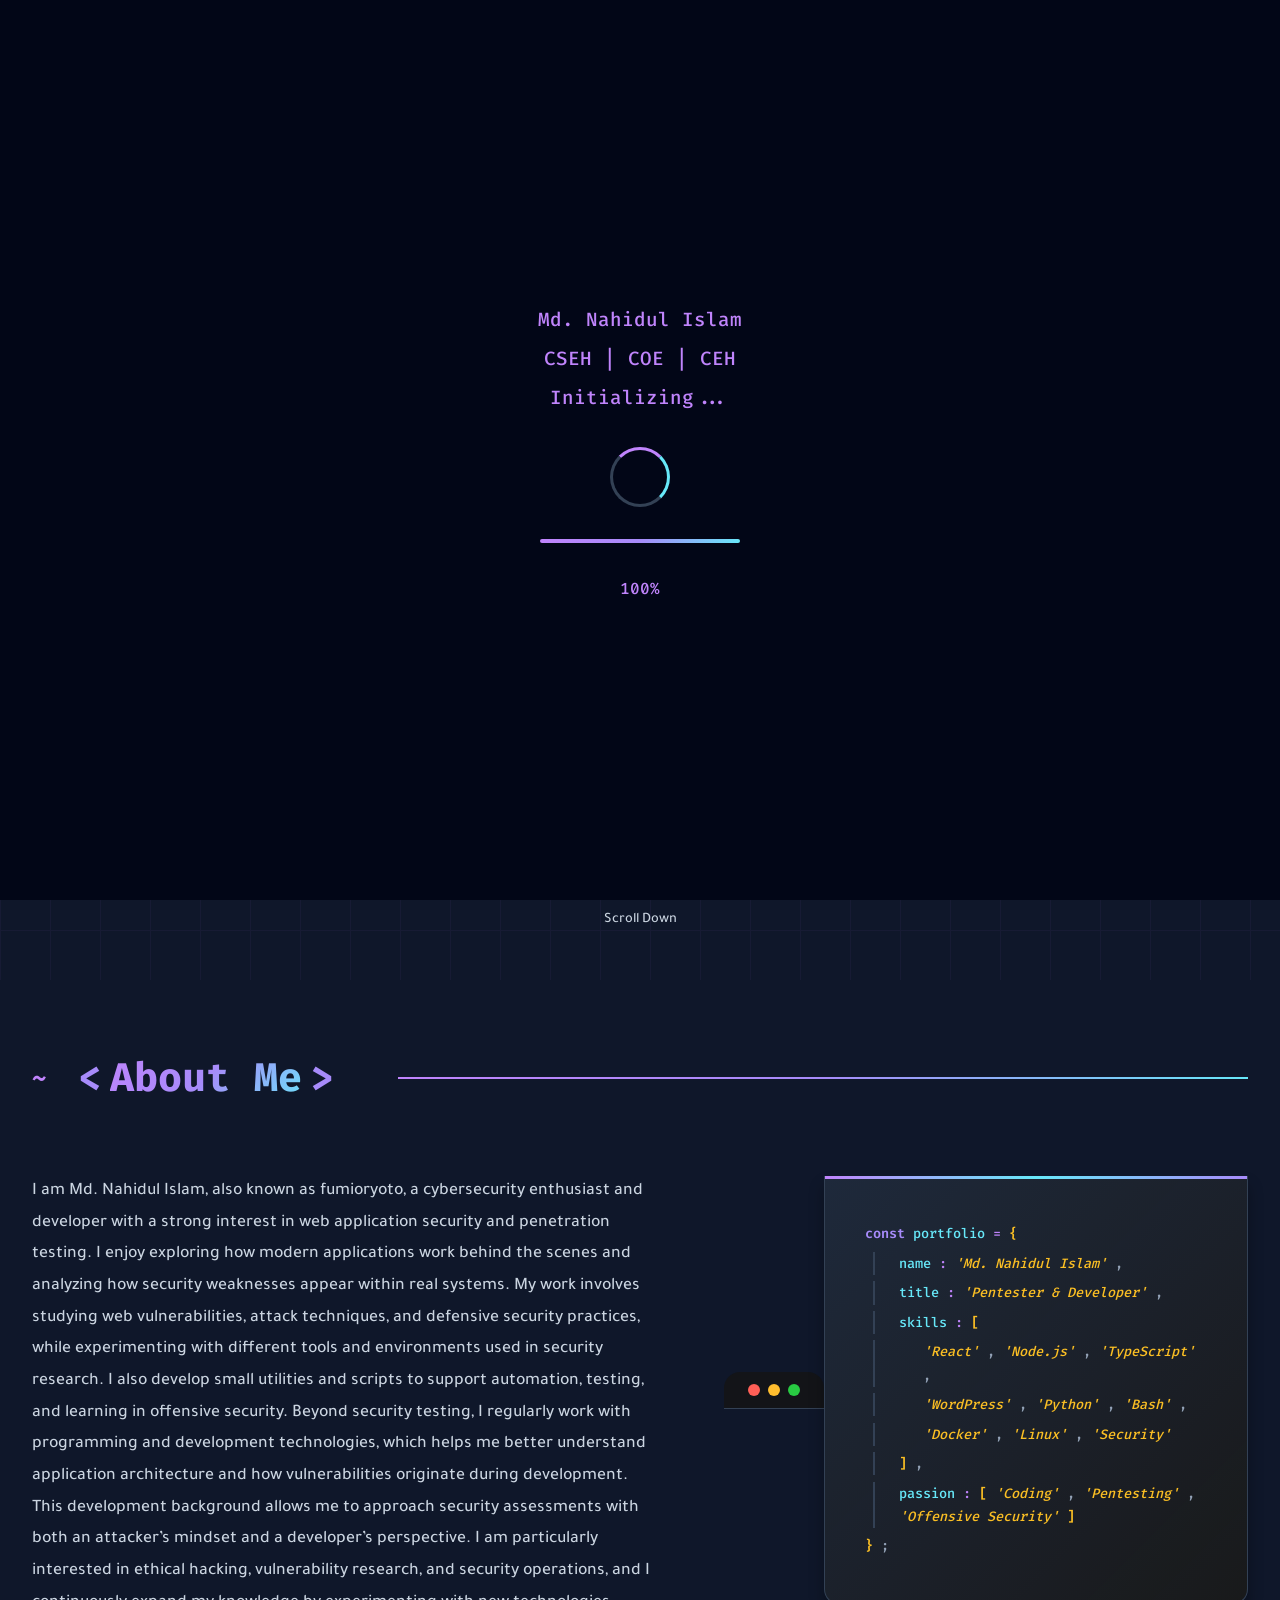
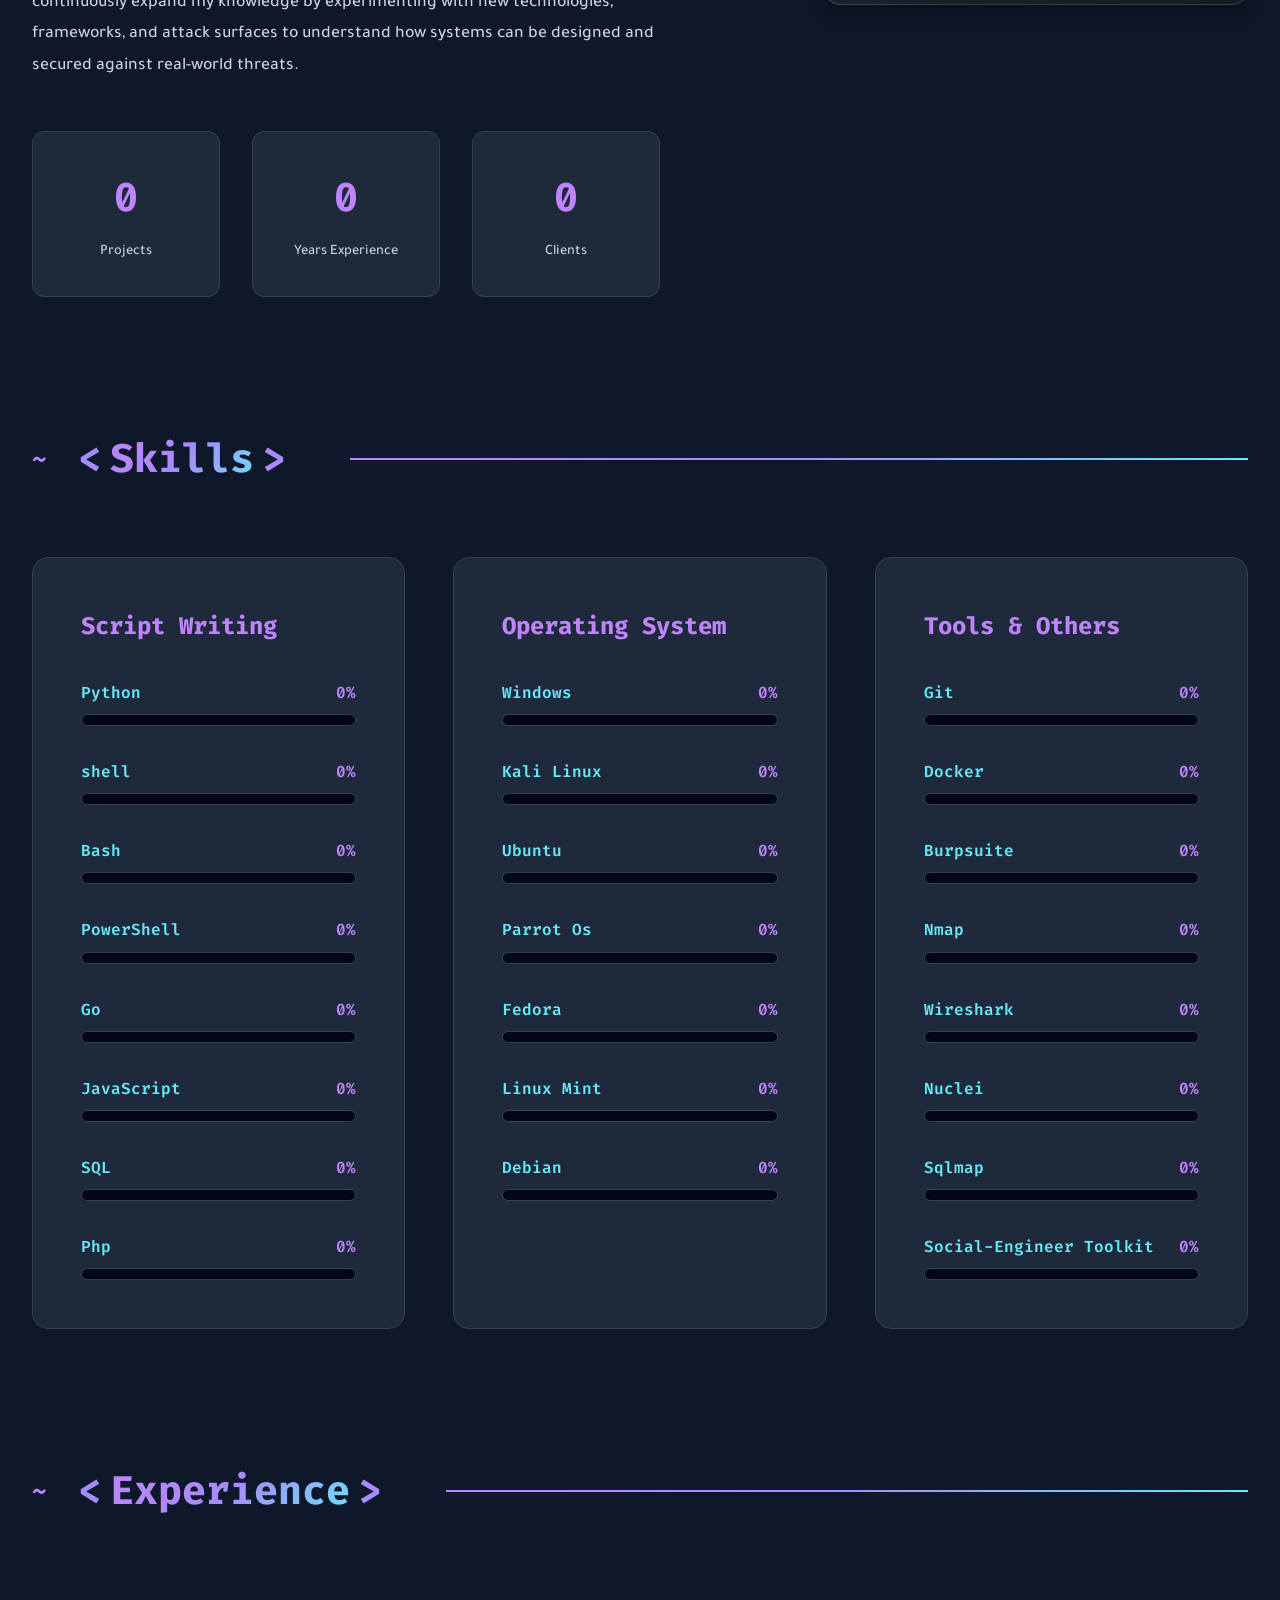
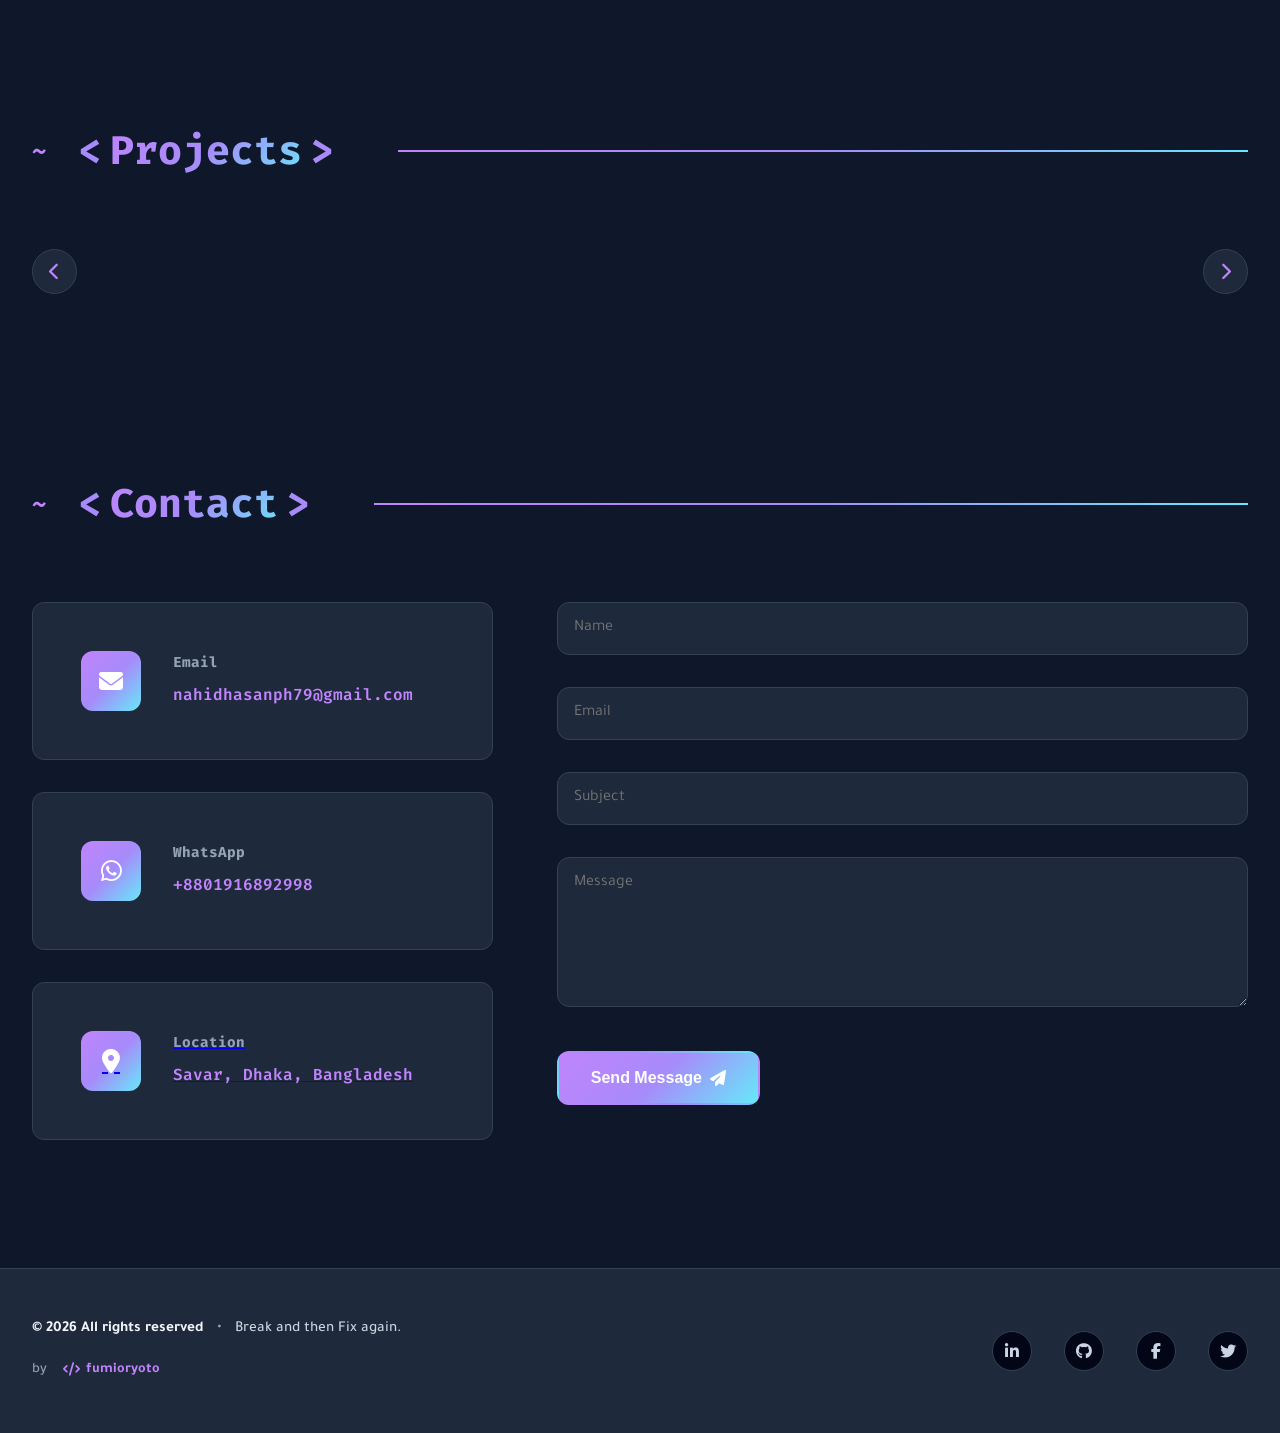
==== index.html @ de715f6e "Overwrite remote with current local state" ====
<!DOCTYPE html>
<html lang="en" dir="ltr">
<head>
    <meta charset="UTF-8">
    <meta name="viewport" content="width=device-width, initial-scale=1.0, maximum-scale=5.0, user-scalable=yes">
    <meta http-equiv="X-UA-Compatible" content="IE=edge">
    <meta name="description" content="Md. Nahidul Islam - Cybersecurity portfolio, pentesting and bug bounty hunting with an interactive work dashboard.">
    <meta property="og:title" content="Md. Nahidul Islam | Cybersecurity Portfolio">
    <meta property="og:description" content="Freelance penetration tester and bug bounty hunter. Explore skills, experience, and published work updates.">
    <meta property="og:type" content="website">
    <meta property="og:url" content="https://fumioryoto.github.io/">
    <meta property="og:image" content="image.png">
    <title>Portfolio - Md Nahidul Islam</title>
    <link rel="stylesheet" href="style.css">
    <link rel="stylesheet" href="https://cdnjs.cloudflare.com/ajax/libs/font-awesome/6.4.0/css/all.min.css">
    <link rel="preconnect" href="https://fonts.googleapis.com">
    <link rel="preconnect" href="https://fonts.gstatic.com" crossorigin>
    <link href="https://fonts.googleapis.com/css2?family=Tajawal:wght@300;400;500;700;800;900&family=Fira+Code:wght@300;400;500;600;700&display=swap" rel="stylesheet">
</head>
<body class="body-main" data-theme="dark" data-lang="en" data-dir="ltr">
    
    <!-- Loading Screen -->
    <div class="loader-screen" id="loader">
        <div class="loader-content">
            <div class="loader-code-text">
                <div class="code-line" data-line="1"> Md. Nahidul Islam </div>
                <div class="code-line" data-line="2"> CSEH | COE | CEH</div>
                <div class="code-line" data-line="3"> Initializing...</div>
            </div>
            <div class="loader-spinner-wrapper">
                <div class="loader-spinner"></div>
            </div>
            <div class="loader-progress-wrapper">
                <div class="loader-progress-bar"></div>
            </div>
            <div class="loader-percentage" id="loaderPercent">0%</div>
        </div>
    </div>

    <!-- Navigation Header -->
    <header class="main-header" id="header">
        <nav class="nav-container">
            <div class="nav-brand">
                <div class="brand-logo">
                    <span class="logo-bracket">&lt;</span>
                    <span class="logo-text">Dev</span>
                    <span class="logo-bracket">Sec&gt;</span>
                </div>
            </div>
            
            <div class="nav-menu" id="navMenu">
                <a href="#home" class="nav-link active" data-section="home">
                    <i class="fas fa-home"></i>
                    <span class="nav-text" data-text-en="Home" >Home</span>
                </a>
                <a href="#about" class="nav-link" data-section="about">
                    <i class="fas fa-user"></i>
                    <span class="nav-text" data-text-en="About" >About</span>
                </a>
                <a href="#skills" class="nav-link" data-section="skills">
                    <i class="fas fa-code"></i>
                    <span class="nav-text" data-text-en="Skills" >Skills</span>
                </a>
                <a href="#experience" class="nav-link" data-section="experience">
                    <i class="fas fa-briefcase"></i>
                    <span class="nav-text" data-text-en="Experience" >Experience</span>
                </a>
                <a href="#projects" class="nav-link" data-section="projects">
                    <i class="fas fa-rocket"></i>
                    <span class="nav-text" data-text-en="Projects" >Projects</span>
                </a>
                <a href="#dashboard" class="nav-link" id="dashboardNavLink" data-section="dashboard" style="display: none;">
                    <i class="fas fa-tachometer-alt"></i>
                    <span class="nav-text" data-text-en="Dashboard" >Dashboard</span>
                </a>
                <a href="#contact" class="nav-link" data-section="contact">
                    <i class="fas fa-envelope"></i>
                    <span class="nav-text" data-text-en="Contact" >Contact</span>
                </a>
            </div>
            
            <div class="nav-controls">

                <button class="theme-toggle" id="themeToggle" title="Toggle Theme">
                    <i class="fas fa-moon"></i>
                </button>
                <button class="menu-toggle" id="menuToggle" title="Toggle Menu">
                    <span></span>
                    <span></span>
                    <span></span>
                </button>
            </div>
        </nav>
    </header>

    <!-- Main Content -->
<main class="main-content">
    <!-- ...existing code... -->
        
        <!-- Hero Section -->
        <section id="home" class="hero-section">
            <div class="hero-background">
                <div class="code-grid-bg"></div>
                <div class="floating-particles" id="particles"></div>
            </div>
            
            <div class="hero-container">
                <div class="hero-content">
                    <div class="hero-greeting">
                        <span class="greeting-text" data-text-en="Hello, I'm">Hello, I'm</span>
                        <span class="greeting-cursor">|</span>
                    </div>
                    
                    <h1 class="hero-name" id="heroName">
                        <span class="name-prefix">Md. </span>
                        <span class="name-operator">Nahidul</span>
                        <span class="name-value">Islam</span>
                    
                    </h1>
                    
                    <div class="hero-title">
                        <span class="title-prefix">A Cybersecurity Expert,</span>
                        <span class="title-text" data-text-en="Self-taught Developer & Certified Penetration Tester" >Self-taught Developer & Certified Penetration Tester</span>
                    </div>
                    
                    <p class="hero-description" data-text-en="Specialized in offensive security, penetration testing, and red team operations. Helping organizations identify and eliminate security vulnerabilities before attackers do.">
                        Specialized in offensive security, penetration testing, and red team operations. Helping organizations identify and eliminate security vulnerabilities before attackers do.
                    </p>
                    
                    <div class="hero-buttons">
                        <a href="#contact" class="btn btn-primary">
                            <span data-text-en="Get In Touch" >Get In Touch</span>
                            <i class="fas fa-arrow-right"></i>
                        </a>
                        <a href="#dashboard" class="btn btn-secondary" id="workDashboardBtn" style="display: none;">
                            <span data-text-en="Work Dashboard" >Work Dashboard</span>
                            <i class="fas fa-tachometer-alt"></i>
                        </a>
                    </div>
                    
                    <div class="hero-social">
                        <a href="https://github.com/fumioryoto" target="_blank" class="social-icon" title="GitHub">
                            <i class="fab fa-github"></i>
                        </a>
                        <a href="https://www.linkedin.com/in/md-nahidul-islam-72263a384/" target="_blank" class="social-icon" title="LinkedIn">
                            <i class="fab fa-linkedin-in"></i>
                        </a>
                        <a href="https://x.com/fumioryoto" target="_blank" class="social-icon" title="Twitter">
                            <i class="fab fa-twitter"></i>
                        </a>
                        <a href="https://www.facebook.com/fumioryoto" target="_blank" class="social-icon" title="Facebook">
                            <i class="fab fa-facebook-f"></i>
                        </a>
                        <a href="https://mail.google.com/mail/?view=cm&fs=1&to=nahidhasanph79@gmail.com" class="social-icon" title="Email" target="_blank">
                            <i class="fa-solid fa-envelope"></i>
                        </a>

                    </div>
                </div>
                
                <div class="hero-image-wrapper">
                    <div class="hero-image-container">
                        <div class="profile-image-glow"></div>
                        <div class="profile-image-frame">
                            <div class="profile-image" id="profileImage">
                                <img src="image.png" alt="Profile Image" class="profile-img">
                            </div>
                        </div>
                        <div class="floating-badge badge-1">
                            <i class="fas fa-skull"></i>
                            <div class="badge-content">
                                <span class="badge-title">Red Teaming</span>
                                <span class="badge-libs">Adversary Simulation, Evasion, Exploitation</span>
                            </div>
                        </div>
                        <div class="floating-badge badge-2">
                            <i class="fab fa-microsoft"></i>
                            <div class="badge-content">
                                <span class="badge-title">Azure</span>
                                <span class="badge-libs">Ai, Web, DevOps</span>
                            </div>
                        </div>
                        <div class="floating-badge badge-3">
                            <i class="fas fa-shield-halved"></i>
                            <div class="badge-content">
                                <span class="badge-title">Penetration Tester</span>
                                <span class="badge-libs">Web, Network, API, Red Team</span>
                            </div>
                        </div>
                    </div>
                </div>
            </div>
            
            <div class="scroll-indicator">
                <div class="scroll-mouse">
                    <div class="scroll-wheel"></div>
                </div>
                <span class="scroll-text" data-text-en="Scroll Down">Scroll Down</span>
            </div>
        </section>

        <!-- About Section -->
        <section id="about" class="section about-section">
            <div class="section-container">
                <div class="section-header">
                    <span class="section-number">~</span>
                    <h2 class="section-title">
                        <span class="title-bracket">&lt;</span>
                        <span class="title-text" data-text-en="About Me">About Me</span>
                        <span class="title-bracket">&gt;</span>
                    </h2>
                    <div class="section-line"></div>
                </div>
                
                <div class="about-content">
                    <div class="about-text-wrapper">
                        <div class="about-intro">
                            <p class="about-text" data-text-en="I am Md. Nahidul Islam, also known as fumioryoto, a cybersecurity enthusiast and developer with a strong interest in web application security and penetration testing. I enjoy exploring how modern applications work behind the scenes and analyzing how security weaknesses appear within real systems.

My work involves studying web vulnerabilities, attack techniques, and defensive security practices, while experimenting with different tools and environments used in security research. I also develop small utilities and scripts to support automation, testing, and learning in offensive security.

Beyond security testing, I regularly work with programming and development technologies, which helps me better understand application architecture and how vulnerabilities originate during development. This development background allows me to approach security assessments with both an attacker’s mindset and a developer’s perspective.

I am particularly interested in ethical hacking, vulnerability research, and security operations, and I continuously expand my knowledge by experimenting with new technologies, frameworks, and attack surfaces to understand how systems can be designed and secured against real-world threats." >
I am Md. Nahidul Islam, also known as fumioryoto, a cybersecurity enthusiast and developer with a strong interest in web application security and penetration testing. I enjoy exploring how modern applications work behind the scenes and analyzing how security weaknesses appear within real systems.

My work involves studying web vulnerabilities, attack techniques, and defensive security practices, while experimenting with different tools and environments used in security research. I also develop small utilities and scripts to support automation, testing, and learning in offensive security.

Beyond security testing, I regularly work with programming and development technologies, which helps me better understand application architecture and how vulnerabilities originate during development. This development background allows me to approach security assessments with both an attacker’s mindset and a developer’s perspective.

I am particularly interested in ethical hacking, vulnerability research, and security operations, and I continuously expand my knowledge by experimenting with new technologies, frameworks, and attack surfaces to understand how systems can be designed and secured against real-world threats.
                            </p>
                        </div>
                        
                        <div class="about-stats">
                            <div class="stat-item">
                                <div class="stat-number" data-count="45+">0</div>
                                <div class="stat-label" data-text-en="Projects" >Projects</div>
                            </div>
                            <div class="stat-item">
                                <div class="stat-number" data-count="3">0</div>
                                <div class="stat-label" data-text-en="Years Experience" >Years Experience</div>
                            </div>
                            <div class="stat-item">
                                <div class="stat-number" data-count="17">0</div>
                                <div class="stat-label" data-text-en="Clients" > Clients</div>
                            </div>
                        </div>
                    </div>
                    
                    <div class="about-image-wrapper">
                        <div class="about-image-container">
                            <div class="code-block-header">
                                <div class="code-window-controls">
                                    <span class="window-control red"></span>
                                    <span class="window-control yellow"></span>
                                    <span class="window-control green"></span>
                                </div>
                            </div>
                            <div class="code-block">
                                <div class="code-line">
                                    <span class="code-keyword">const</span>
                                    <span class="code-variable">portfolio</span>
                                    <span class="code-operator">=</span>
                                    <span class="code-brace">{</span>
                                </div>
                                <div class="code-line indent">
                                    <span class="code-property">name</span>
                                    <span class="code-operator">:</span>
                                    <span class="code-string">'Md. Nahidul Islam'</span>
                                    <span class="code-comma">,</span>
                                </div>
                                <div class="code-line indent">
                                    <span class="code-property">title</span>
                                    <span class="code-operator">:</span>
                                    <span class="code-string">'Pentester & Developer'</span>
                                    <span class="code-comma">,</span>
                                </div>
                                <div class="code-line indent">
                                    <span class="code-property">skills</span>
                                    <span class="code-operator">:</span>
                                    <span class="code-bracket">[</span>
                                </div>
                                <div class="code-line indent-2">
                                    <span class="code-string">'React'</span>
                                    <span class="code-comma">,</span>
                                    <span class="code-string">'Node.js'</span>
                                    <span class="code-comma">,</span>
                                    <span class="code-string">'TypeScript'</span>
                                    <span class="code-comma">,</span>
                                </div>
                                <div class="code-line indent-2">
                                    <span class="code-string">'WordPress'</span>
                                    <span class="code-comma">,</span>
                                    <span class="code-string">'Python'</span>
                                    <span class="code-comma">,</span>
                                    <span class="code-string">'Bash'</span>
                                    <span class="code-comma">,</span>
                                </div>
                                <div class="code-line indent-2">
                                    <span class="code-string">'Docker'</span>
                                    <span class="code-comma">,</span>
                                    <span class="code-string">'Linux'</span>
                                    <span class="code-comma">,</span>
                                    <span class="code-string">'Security'</span>
                                </div>
                                <div class="code-line indent">
                                    <span class="code-bracket">]</span>
                                    <span class="code-comma">,</span>
                                </div>
                                <div class="code-line indent">
                                    <span class="code-property">passion</span>
                                    <span class="code-operator">:</span>
                                    <span class="code-bracket">[</span>
                                    <span class="code-string">'Coding'</span>
                                    <span class="code-comma">,</span>
                                    <span class="code-string">'Pentesting'</span>
                                    <span class="code-comma">,</span>
                                    <span class="code-string">'Offensive Security'</span>
                                    <span class="code-bracket">]</span>
                                </div>
                                <div class="code-line">
                                    <span class="code-brace">}</span>
                                    <span class="code-semicolon">;</span>
                                </div>
                            </div>
                        </div>
                    </div>
                </div>
            </div>
        </section>

        <!-- Skills Section -->
        <section id="skills" class="section skills-section">
            <div class="section-container">
                <div class="section-header">
                    <span class="section-number">~</span>
                    <h2 class="section-title">
                        <span class="title-bracket">&lt;</span>
                        <span class="title-text" data-text-en="Skills">Skills</span>
                        <span class="title-bracket">&gt;</span>
                    </h2>
                    <div class="section-line"></div>
                </div>
                
                <div class="skills-grid">
                    <div class="skill-category">
                        <h3 class="category-title" data-text-en="Script Writing" >Script Writing</h3>
                        <div class="skill-items">
                            <div class="skill-item" data-skill="Python" data-percent="65">
                                <div class="skill-header">
                                    <span class="skill-name">Python</span>
                                    <span class="skill-percent">0%</span>
                                </div>
                                <div class="skill-bar">
                                    <div class="skill-progress"></div>
                                </div>
                            </div>
                            <div class="skill-item" data-skill="shell" data-percent="26">
                                <div class="skill-header">
                                    <span class="skill-name">shell</span>
                                    <span class="skill-percent">0%</span>
                                </div>
                                <div class="skill-bar">
                                    <div class="skill-progress"></div>
                                </div>
                            </div>
                            <div class="skill-item" data-skill="Bash" data-percent="67">
                                <div class="skill-header">
                                    <span class="skill-name">Bash</span>
                                    <span class="skill-percent">0%</span>
                                </div>
                                <div class="skill-bar">
                                    <div class="skill-progress"></div>
                                </div>
                            </div>

                            
                            <div class="skill-item" data-skill="PowerShell" data-percent="45">
                                <div class="skill-header">
                                    <span class="skill-name">PowerShell</span>
                                    <span class="skill-percent">0%</span>
                                </div>
                                <div class="skill-bar">
                                    <div class="skill-progress"></div>
                                </div>
                               
                            </div>
                            <div class="skill-item" data-skill="Go" data-percent="45">
                                <div class="skill-header">
                                    <span class="skill-name">Go</span>
                                    <span class="skill-percent">0%</span>
                                </div>
                                <div class="skill-bar">
                                    <div class="skill-progress"></div>
                                </div>
                            </div>
                        <div class="skill-items">
                            <div class="skill-item" data-skill="JavaScript" data-percent="88">
                                <div class="skill-header">
                                    <span class="skill-name">JavaScript</span>
                                    <span class="skill-percent">0%</span>
                                </div>
                                <div class="skill-bar">
                                    <div class="skill-progress"></div>
                                </div>
                            </div>
                        <div class="skill-items">
                            <div class="skill-item" data-skill="SQL" data-percent="88">
                                <div class="skill-header">
                                    <span class="skill-name">SQL</span>
                                    <span class="skill-percent">0%</span>
                                </div>
                                <div class="skill-bar">
                                    <div class="skill-progress"></div>
                                </div>
                            </div>
                            <div class="skill-item" data-skill="Php" data-percent="88">
                                <div class="skill-header">
                                    <span class="skill-name">Php</span>
                                    <span class="skill-percent">0%</span>
                                </div>
                                <div class="skill-bar">
                                    <div class="skill-progress"></div>
                                </div>
                            </div>
                        </div>
                    </div>
                </div>
            </div>        
                    
                    <div class="skill-category">
                        <h3 class="category-title" data-text-en="Operating System" >Operating System</h3>
                        <div class="skill-items">
                            <div class="skill-item" data-skill="Windows" data-percent="92">
                                <div class="skill-header">
                                    <span class="skill-name">Windows</span>
                                    <span class="skill-percent">0%</span>
                                </div>
                                <div class="skill-bar">
                                    <div class="skill-progress"></div>
                                </div>
                            </div>
                            <div class="skill-item" data-skill="Kali Linux" data-percent="90">
                                <div class="skill-header">
                                    <span class="skill-name">Kali Linux</span>
                                    <span class="skill-percent">0%</span>
                                </div>
                                <div class="skill-bar">
                                    <div class="skill-progress"></div>
                                </div>
                            </div>
                            <div class="skill-item" data-skill="Ubuntu" data-percent="95">
                                <div class="skill-header">
                                    <span class="skill-name">Ubuntu</span>
                                    <span class="skill-percent">0%</span>
                                </div>
                                <div class="skill-bar">
                                    <div class="skill-progress"></div>
                                </div>
                            </div>
                            <div class="skill-item" data-skill="Parrot Os" data-percent="80">
                                <div class="skill-header">
                                    <span class="skill-name">Parrot Os</span>
                                    <span class="skill-percent">0%</span>
                                </div>
                                <div class="skill-bar">
                                    <div class="skill-progress"></div>
                                </div>
                            </div>
                            <div class="skill-item" data-skill="Fedora" data-percent="67">
                                <div class="skill-header">
                                    <span class="skill-name">Fedora</span>
                                    <span class="skill-percent">0%</span>
                                </div>
                                <div class="skill-bar">
                                    <div class="skill-progress"></div>
                                </div>
                            </div>
                            <div class="skill-item" data-skill="Linux Mint" data-percent="74">
                                <div class="skill-header">
                                    <span class="skill-name">Linux Mint</span>
                                    <span class="skill-percent">0%</span>
                                </div>
                                <div class="skill-bar">
                                    <div class="skill-progress"></div>
                                </div>
                            </div>
                            <div class="skill-item" data-skill="Debian" data-percent="80">
                                <div class="skill-header">
                                    <span class="skill-name">Debian</span>
                                    <span class="skill-percent">0%</span>
                                </div>
                                <div class="skill-bar">
                                    <div class="skill-progress"></div>
                                </div>
                            </div>
                        </div>
                    </div>
                    
                    <div class="skill-category">
                        <h3 class="category-title" data-text-en="Tools & Others" >Tools & Others</h3>
                        <div class="skill-items">
                            <div class="skill-item" data-skill="Git" data-percent="97">
                                <div class="skill-header">
                                    <span class="skill-name">Git</span>
                                    <span class="skill-percent">0%</span>
                                </div>
                                <div class="skill-bar">
                                    <div class="skill-progress"></div>
                                </div>
                            </div>
                            <div class="skill-item" data-skill="Docker" data-percent="75">
                                <div class="skill-header">
                                    <span class="skill-name">Docker</span>
                                    <span class="skill-percent">0%</span>
                                </div>
                                <div class="skill-bar">
                                    <div class="skill-progress"></div>
                                </div>
                            </div>
                            
                            <div class="skill-item" data-skill="Burpsuite" data-percent="95">
                                <div class="skill-header">
                                    <span class="skill-name">Burpsuite</span>
                                    <span class="skill-percent">0%</span>
                                </div>
                                <div class="skill-bar">
                                    <div class="skill-progress"></div>
                                </div>
                            </div>
                            <div class="skill-item" data-skill="Nmap" data-percent="90">
                                <div class="skill-header">
                                    <span class="skill-name">Nmap</span>
                                    <span class="skill-percent">0%</span>
                                </div>
                                <div class="skill-bar">
                                    <div class="skill-progress"></div>
                                </div>
                            </div>
                            
                            <div class="skill-item" data-skill="Wireshark" data-percent="80">
                                <div class="skill-header">
                                    <span class="skill-name">Wireshark</span>
                                    <span class="skill-percent">0%</span>
                                </div>
                                <div class="skill-bar">
                                    <div class="skill-progress"></div>
                                </div>
                            </div>
                            <div class="skill-item" data-skill="Nuclei" data-percent="87">
                                <div class="skill-header">
                                    <span class="skill-name">Nuclei</span>
                                    <span class="skill-percent">0%</span>
                                </div>
                                <div class="skill-bar">
                                    <div class="skill-progress"></div>
                                </div>
                            </div>
                            
                            <div class="skill-item" data-skill="Sqlmap" data-percent="85">
                                <div class="skill-header">
                                    <span class="skill-name">Sqlmap</span>
                                    <span class="skill-percent">0%</span>
                                </div>
                                <div class="skill-bar">
                                    <div class="skill-progress"></div>
                                </div>
                            </div>
                           
                            <div class="skill-item" data-skill="Social-Engineer Toolkit" data-percent="84">
                                <div class="skill-header">
                                    <span class="skill-name">Social-Engineer Toolkit</span>
                                    <span class="skill-percent">0%</span>
                                </div>
                                <div class="skill-bar">
                                    <div class="skill-progress"></div>
                                </div>
                            </div>
                        </div>
                    </div>
                </div>
            </div>
        </section>

        <!-- Experience Section -->
        <section id="experience" class="section experience-section">
            <div class="section-container">
                <div class="section-header">
                    <span class="section-number">~</span>
                    <h2 class="section-title">
                        <span class="title-bracket">&lt;</span>
                        <span class="title-text" data-text-en="Experience">Experience</span>
                        <span class="title-bracket">&gt;</span>
                    </h2>
                    <div class="section-line"></div>
                </div>
                
                <div class="timeline">
                    <!-- Dynamic experiences from dashboard will be added here -->
                </div>

                <!-- Dashboard Experiences Container -->
                <div id="dashboardExperiences" class="timeline"></div>
            </div>
        </section>

        <!-- Projects Section -->
        <section id="projects" class="section projects-section">
            <div class="section-container">
                <div class="section-header">
                    <span class="section-number">~</span>
                    <h2 class="section-title">
                        <span class="title-bracket">&lt;</span>
                        <span class="title-text" data-text-en="Projects" >Projects</span>
                        <span class="title-bracket">&gt;</span>
                    </h2>
                    <div class="section-line"></div>
                </div>
                
                <div class="projects-carousel-container">
                    <button class="carousel-btn carousel-prev" id="projectsPrev" title="Previous">
                        <i class="fas fa-chevron-left"></i>
                    </button>
                    <div id="dashboardPosts" class="projects-carousel"></div>
                    <button class="carousel-btn carousel-next" id="projectsNext" title="Next">
                        <i class="fas fa-chevron-right"></i>
                    </button>
                </div>
            </div>
        </section>
          <!-- Dashboard Section -->
          <section id="dashboard" class="section dashboard-section">
              <div class="section-container">
                  <div class="section-header dashboard-section-header">
                      <div class="dashboard-header-content">
                          <span class="section-number">~</span>
                          <h2 class="section-title">
                              <span class="title-bracket">&lt;</span>
                              <span class="title-text" data-text-en="Dashboard">Dashboard</span>
                              <span class="title-bracket">&gt;</span>
                          </h2>
                          <div class="section-line"></div>
                      </div>
                      <button id="logoutBtn" class="btn btn-secondary" title="Logout">
                          <i class="fas fa-sign-out-alt"></i>
                          <span data-text-en="Logout">Logout</span>
                      </button>
                  </div>

                  <div class="dashboard-panel">
                      <div class="dashboard-tabs">
                          <button class="dashboard-tab active" data-tab="projects">Projects</button>
                          <button class="dashboard-tab" data-tab="experience">Experience</button>
                      </div>

                      <!-- Projects Panel -->
                      <div class="dashboard-tab-content active" data-tab="projects">
                          <div class="dashboard-form-panel">
                              <h3 class="dashboard-title" data-text-en="Publish Work">Publish Work</h3>
                              <p class="dashboard-description" data-text-en="Share your work updates and success stories. Saved entries appear in the Projects section automatically.">Share your work updates and success stories. Saved entries appear in the Projects section automatically.</p>
                              <form id="dashboardForm" class="dashboard-form">
                                  <input type="hidden" name="dashboardIndex" id="dashboardIndex" value="">
                                  <div class="form-group">
                                      <input type="text" id="dashboardTitle" name="dashboardTitle" class="form-input" placeholder="Work title" required>
                                  </div>
                                  <div class="form-group">
                                      <textarea id="dashboardDescription" name="dashboardDescription" class="form-input form-textarea" rows="4" placeholder="Describe the work or result" required></textarea>
                                  </div>
                                  <div class="form-group">
                                      <input type="text" id="dashboardTags" name="dashboardTags" class="form-input" placeholder="Tags (comma separated)">
                                  </div>
                                  <div class="form-group">
                                      <input type="url" id="dashboardLink" name="dashboardLink" class="form-input" placeholder="Project link (optional)">
                                  </div>
                                  <div class="form-group">
                                      <input type="url" id="dashboardImage" name="dashboardImage" class="form-input" placeholder="Thumbnail image URL (optional)" title="Paste an image hosting link here (e.g., imgur, imgur.com, etc.)">
                                  </div>
                                  <div class="dashboard-form-actions">
                                      <button type="submit" class="btn btn-primary" data-text-en="Save Work">Save Work</button>
                                      <button type="button" class="btn btn-secondary" id="dashboardReset" data-text-en="Reset">Reset</button>
                                  </div>
                              </form>
                          </div>
                          <div class="dashboard-list-panel">
                              <h3 class="dashboard-title" data-text-en="Published Work">Published Work</h3>
                              <p class="dashboard-description" data-text-en="Saved work posts appear here and in the Projects section above.">Saved work posts appear here and in the Projects section above.</p>
                              <div id="dashboardList" class="dashboard-list"></div>
                          </div>
                      </div>

                      <!-- Experience Panel -->
                      <div class="dashboard-tab-content" data-tab="experience">
                          <div class="dashboard-form-panel">
                              <h3 class="dashboard-title" data-text-en="Add Experience">Add Experience</h3>
                              <p class="dashboard-description" data-text-en="Add your professional experience and achievements. Entries appear in the Experience section automatically.">Add your professional experience and achievements. Entries appear in the Experience section automatically.</p>
                              <form id="experienceForm" class="dashboard-form">
                                  <input type="hidden" name="experienceIndex" id="experienceIndex" value="">
                                  <div class="form-row">
                                      <div class="form-group">
                                          <input type="text" name="experienceTitle" class="form-input" placeholder="Job title" required>
                                      </div>
                                      <div class="form-group">
                                          <input type="text" name="experienceCompany" class="form-input" placeholder="Company/Organization" required>
                                      </div>
                                  </div>
                                  <div class="form-row">
                                      <div class="form-group">
                                          <input type="text" name="experiencePeriod" class="form-input" placeholder="Period (e.g., 2023 - Present)" required>
                                      </div>
                                      <div class="form-group">
                                          <input type="text" name="experienceLocation" class="form-input" placeholder="Location (optional)">
                                      </div>
                                  </div>
                                  <div class="form-group">
                                      <textarea name="experienceDescription" class="form-input form-textarea" rows="3" placeholder="Job description and responsibilities" required></textarea>
                                  </div>
                                  <div class="form-group">
                                      <textarea name="experienceAchievements" class="form-input form-textarea" rows="3" placeholder="Key achievements (one per line)" required></textarea>
                                  </div>
                                  <div class="form-group">
                                      <input type="text" name="experienceTags" class="form-input" placeholder="Skills/Tags (comma separated)" required>
                                  </div>
                                  <div class="checkbox-group">
                                      <input type="checkbox" id="experienceIsCurrent" name="experienceIsCurrent" class="form-checkbox">
                                      <label for="experienceIsCurrent" class="checkbox-label">Mark as Current Experience</label>
                                  </div>
                                  <div class="dashboard-form-actions">
                                      <button type="submit" class="btn btn-primary" data-text-en="Save Experience">Save Experience</button>
                                      <button type="button" class="btn btn-secondary" id="experienceReset" data-text-en="Reset">Reset</button>
                                  </div>
                              </form>
                          </div>
                          <div class="dashboard-list-panel">
                              <h3 class="dashboard-title" data-text-en="Added Experience">Added Experience</h3>
                              <p class="dashboard-description" data-text-en="Saved experience entries appear here and in the Experience section above.">Saved experience entries appear here and in the Experience section above.</p>
                              <div id="experienceList" class="dashboard-list"></div>
                          </div>
                      </div>
                  </div>
              </div>
          </section>
        <!-- Contact Section -->
        <section id="contact" class="section contact-section">
            <div class="section-container">
                <div class="section-header">
                    <span class="section-number">~</span>
                    <h2 class="section-title">
                        <span class="title-bracket">&lt;</span>
                        <span class="title-text" data-text-en="Contact">Contact</span>
                        <span class="title-bracket">&gt;</span>
                    </h2>
                    <div class="section-line"></div>
                </div>
                
                <div class="contact-content">
                    <div class="contact-info">
                        <div class="contact-item">
                            <div class="contact-icon">
                                <i class="fas fa-envelope"></i>
                            </div>
                            <div class="contact-details">
                                <h4 class="contact-label" data-text-en="Email">Email</h4>
                                <a href="https://mail.google.com/mail/?view=cm&fs=1&to=nahidhasanph79@gmail.com" target="_blank" class="contact-value">nahidhasanph79@gmail.com</a>
                            </div>
                        </div>
                        
                        <div class="contact-item">
                            <div class="contact-icon">
                                <i class="fab fa-whatsapp"></i>
                            </div>
                            <div class="contact-details">
                                <h4 class="contact-label" data-text-en="WhatsApp">WhatsApp</h4>
                                <a href="https://wa.me/8801916892998?text=Hello%20Nahid,%20I%20want%20to%20contact%20you" target="_blank" class="contact-value">+8801916892998</a>
                            </div>
                        </div>
                        
                        <a href="https://www.google.com/maps/search/?api=1&query=Savar,Dhaka,Bangladesh"
   class="contact-item"
   target="_blank"
   rel="noopener">

    <div class="contact-icon">
        <i class="fas fa-map-marker-alt"></i>
    </div>

    <div class="contact-details">
        <h4 class="contact-label" data-text-en="Location">Location</h4>
        <span class="contact-value" data-text-en="Savar, Dhaka, Bangladesh">
            Savar, Dhaka, Bangladesh
        </span>
    </div>
</a>

                    </div>
                    
                    <form class="contact-form" id="contactForm">
    <div class="form-group">
        <input type="text" name="name" class="form-input" placeholder="Name" data-placeholder-en="Name" required>
    </div>
    <div class="form-group">
        <input type="email" name="email" class="form-input" placeholder="Email" data-placeholder-en="Email" required>
    </div>
    <div class="form-group">
        <input type="text" name="subject" class="form-input" placeholder="Subject" data-placeholder-en="Subject" required>
    </div>
    <div class="form-group">
        <textarea name="message" class="form-input form-textarea" rows="5" placeholder="Message" data-placeholder-en="Message" required></textarea>
    </div>
    <button type="submit" class="btn btn-primary btn-submit">
        <span data-text-en="Send Message">Send Message</span>
        <i class="fas fa-paper-plane"></i>
    </button>
</form>

                </div>
            </div>
        </section>
    </main>

    <!-- Footer -->
    <footer class="main-footer">
        <div class="footer-container">
            <div class="footer-content">
                <div class="footer-text-wrapper">
                    <p class="footer-text">
                        <span class="footer-copyright">© 2026 All rights reserved</span>
                        <span class="footer-divider">•</span>
                        <span class="footer-built">Break and then Fix again.</span>
                    </p>
                    <p class="footer-author">
                        <span class="footer-by-text" data-text-en="by">by</span>
                        <a href="https://www.facebook.com/fumioryoto" target="_blank" rel="noopener noreferrer" class="footer-author-link">
                            <i class="fas fa-code"></i>
                            <span>fumioryoto</span>
                        </a>
                    </p>
                </div>
                <div class="footer-social">
                    <a href="https://www.linkedin.com/in/md-nahidul-islam-72263a384/" target="_blank" rel="noopener noreferrer" class="footer-social-link">
                        <i class="fab fa-linkedin-in"></i>
                    </a>
                    <a href="https://github.com/fumioryoto" target="_blank" rel="noopener noreferrer" class="footer-social-link" title="GitHub">
                        <i class="fab fa-github"></i>
                    </a>
                    <a href="https://www.facebook.com/fumioryoto" target="_blank" rel="noopener noreferrer" class="footer-social-link" title="Facebook">
                        <i class="fab fa-facebook-f"></i>
                    </a>
                    <a href="https://twitter.com/fumioryoto" target="_blank" rel="noopener noreferrer" class="footer-social-link" title="Twitter">
                        <i class="fab fa-twitter"></i>
                    </a>
                </div>
            </div>
        </div>
    </footer>

    <!-- Scripts -->
    <script src="https://cdnjs.cloudflare.com/ajax/libs/animejs/3.2.1/anime.min.js"></script>
    <script src="script.js"></script>
</body>
</html>
---- style.css ----
:root {
    --primary: #c084fc;
    --secondary: #a78bfa;
    --accent: #fbbf24;
    --cyan: #67e8f9;
    --purple: #a78bfa;
    --green: #86efac;
    --bg-dark: #0f172a;
    --bg-darker: #020617;
    --bg-card: #1e293b;
    --bg-hover: #334155;
    --border: #334155;
    --text-primary: #f1f5f9;
    --text-secondary: #cbd5e1;
    --text-muted: #94a3b8;
    --gradient-1: linear-gradient(135deg, #c084fc 0%, #a78bfa 50%, #67e8f9 100%);
    --gradient-2: linear-gradient(135deg, #67e8f9 0%, #a78bfa 50%, #fbbf24 100%);
    --gradient-3: linear-gradient(135deg, #86efac 0%, #67e8f9 100%);
    --shadow-sm: 0 2px 4px rgba(0,0,0,0.1);
    --shadow-md: 0 4px 6px rgba(0,0,0,0.2);
    --shadow-lg: 0 10px 15px rgba(0,0,0,0.3);
    --shadow-xl: 0 20px 25px rgba(0,0,0,0.4);
    --shadow-glow: 0 0 30px rgba(192,132,252,0.3);
    --spacing-xs: 0.5rem;
    --spacing-sm: 1rem;
    --spacing-md: 2rem;
    --spacing-lg: 3rem;
    --spacing-xl: 4rem;
    --transition: 0.2s cubic-bezier(0.4, 0, 0.2, 1);
    --transition-fast: 0.15s cubic-bezier(0.4, 0, 0.2, 1);
    --transition-smooth: 0.25s cubic-bezier(0.25, 0.46, 0.45, 0.94);
    --font-primary: 'Tajawal', sans-serif;
    --font-code: 'Fira Code', monospace;
}

[data-theme="light"] {
    --bg-dark: #ffffff;
    --bg-darker: #f8f9fa;
    --bg-card: #ffffff;
    --bg-hover: #f1f3f5;
    --border: #e5e7eb;
    --text-primary: #1f2937;
    --text-secondary: #4b5563;
    --text-muted: #9ca3af;
}

[dir="rtl"] { direction: rtl; text-align: right; }
[dir="ltr"] { direction: ltr; text-align: left; }

* {
    margin: 0;
    padding: 0;
    box-sizing: border-box;
}

html {
    scroll-behavior: smooth;
    font-size: 16px;
}

body {
    font-family: var(--font-primary);
    font-weight: 500;
    background: var(--bg-dark);
    color: var(--text-primary);
    line-height: 1.7;
    overflow-x: hidden;
    transition: background var(--transition-fast), color var(--transition-fast);
    -webkit-font-smoothing: antialiased;
    -moz-osx-font-smoothing: grayscale;
    text-rendering: optimizeLegibility;
}

h1, h2, h3, h4, h5, h6 {
    font-weight: 700;
}

.hero-name,
.section-title,
.timeline-title,
.project-title,
.category-title {
    font-weight: 800;
}

* {
    -webkit-tap-highlight-color: transparent;
}

img {
    max-width: 100%;
    height: auto;
}

.loader-screen {
    position: fixed;
    top: 0;
    left: 0;
    width: 100%;
    height: 100%;
    background: var(--bg-darker);
    display: flex;
    justify-content: center;
    align-items: center;
    z-index: 10000;
    transition: opacity 0.5s, visibility 0.5s;
}

.loader-screen.hidden {
    opacity: 0;
    visibility: hidden;
}

.loader-content {
    text-align: center;
}

.loader-code-text {
    font-family: var(--font-code);
    font-size: 1.2rem;
    color: var(--primary);
    margin-bottom: 2rem;
}

.code-line {
    display: block;
    margin: 0.5rem 0;
    opacity: 0;
    transform: translateY(20px);
    animation: fadeInUp 0.5s ease forwards;
}

.code-line[data-line="1"] { animation-delay: 0.1s; }
.code-line[data-line="2"] { animation-delay: 0.3s; }
.code-line[data-line="3"] { animation-delay: 0.5s; }
.code-line[data-line="4"] { animation-delay: 0.7s; }

@keyframes fadeInUp {
    to { opacity: 1; transform: translateY(0); }
}

.loader-spinner-wrapper {
    margin: 2rem 0;
}

.loader-spinner {
    width: 60px;
    height: 60px;
    border: 3px solid var(--border);
    border-top-color: var(--primary);
    border-right-color: var(--cyan);
    border-radius: 50%;
    animation: spin 1s linear infinite;
    margin: 0 auto;
}

@keyframes spin {
    to { transform: rotate(360deg); }
}

.loader-progress-wrapper {
    width: 200px;
    height: 4px;
    background: var(--border);
    border-radius: 2px;
    margin: 2rem auto;
    overflow: hidden;
}

.loader-progress-bar {
    height: 100%;
    background: var(--gradient-1);
    width: 0%;
    animation: progress 2s ease forwards;
    box-shadow: 0 0 10px var(--primary);
}

@keyframes progress {
    to { width: 100%; }
}

.loader-percentage {
    font-family: var(--font-code);
    color: var(--primary);
    font-size: 1rem;
    margin-top: 1rem;
}

.main-header {
    position: fixed;
    top: 0;
    left: 0;
    width: 100%;
    background: rgba(10, 14, 39, 0.9);
    backdrop-filter: blur(20px);
    -webkit-backdrop-filter: blur(20px);
    border-bottom: 1px solid var(--border);
    z-index: 1000;
    transition: all var(--transition);
}

@supports not (backdrop-filter: blur(20px)) {
    .main-header {
        background: rgba(10, 14, 39, 0.95);
    }
}

.main-header.scrolled {
    background: rgba(10, 14, 39, 0.95);
    box-shadow: var(--shadow-md);
}

.nav-container {
    max-width: 1400px;
    margin: 0 auto;
    padding: 1rem 2rem;
    display: flex;
    justify-content: space-between;
    align-items: center;
}

.nav-brand {
    display: flex;
    align-items: center;
}

.brand-logo {
    font-family: var(--font-code);
    font-size: 1.5rem;
    font-weight: 700;
    color: var(--primary);
    display: flex;
    align-items: center;
    gap: 0.3rem;
}

.logo-bracket {
    color: var(--purple);
}

.logo-text {
    background: var(--gradient-1);
    -webkit-background-clip: text;
    -webkit-text-fill-color: transparent;
    background-clip: text;
}

.nav-menu {
    display: flex;
    gap: 2rem;
    align-items: center;
}

.nav-link {
    display: flex;
    align-items: center;
    gap: 0.5rem;
    color: var(--text-secondary);
    text-decoration: none;
    font-weight: 700;
    padding: 0.5rem 1rem;
    border-radius: 8px;
    transition: all var(--transition-fast);
    position: relative;
}

.nav-link::before {
    content: '';
    position: absolute;
    bottom: 0;
    left: 50%;
    transform: translateX(-50%);
    width: 0;
    height: 2px;
    background: var(--gradient-1);
    transition: width var(--transition);
}

.nav-link:hover,
.nav-link.active {
    color: var(--primary);
}

.nav-link.active::before {
    width: 80%;
}

.nav-link i {
    font-size: 1rem;
}

.nav-controls {
    display: flex;
    gap: 1rem;
    align-items: center;
}

.lang-toggle,
.theme-toggle,
.menu-toggle {
    background: var(--bg-card);
    border: 1px solid var(--border);
    color: var(--text-primary);
    padding: 0.6rem 1rem;
    border-radius: 8px;
    cursor: pointer;
    transition: all var(--transition);
    display: flex;
    align-items: center;
    gap: 0.5rem;
    font-size: 0.9rem;
}

.lang-toggle:hover,
.theme-toggle:hover {
    background: var(--bg-hover);
    border-color: var(--primary);
    color: var(--primary);
}

.menu-toggle {
    display: none;
    flex-direction: column;
    gap: 4px;
    padding: 0.6rem;
}

.menu-toggle span {
    width: 24px;
    height: 2px;
    background: var(--text-primary);
    transition: all var(--transition);
}

.menu-toggle.active span:nth-child(1) {
    transform: rotate(45deg) translate(5px, 5px);
}

.menu-toggle.active span:nth-child(2) {
    opacity: 0;
}

.menu-toggle.active span:nth-child(3) {
    transform: rotate(-45deg) translate(7px, -6px);
}

.main-content {
    margin-top: 80px;
}

.hero-section {
    min-height: 100vh;
    display: flex;
    align-items: center;
    position: relative;
    overflow: hidden;
    padding: 4rem 0;
}

.hero-background {
    position: absolute;
    top: 0;
    left: 0;
    width: 100%;
    height: 100%;
    z-index: -1;
}

.code-grid-bg {
    position: absolute;
    top: 0;
    left: 0;
    width: 100%;
    height: 100%;
    background-image: 
        linear-gradient(var(--primary) 1px, transparent 1px),
        linear-gradient(90deg, var(--primary) 1px, transparent 1px);
    background-size: 50px 50px;
    opacity: 0.05;
    animation: gridMove 20s linear infinite;
    will-change: transform;
}

@keyframes gridMove {
    0% { transform: translate(0, 0); }
    100% { transform: translate(50px, 50px); }
}

@media (max-width: 768px) {
    .hero-background::before {
        animation-duration: 30s;
    }
}

@media (prefers-reduced-motion: reduce) {
    .hero-background::before {
        animation: none;
    }
}

.floating-particles {
    position: absolute;
    width: 100%;
    height: 100%;
    overflow: hidden;
}

.particle {
    position: absolute;
    font-family: var(--font-code);
    font-size: 1.5rem;
    color: var(--primary);
    opacity: 0.1;
    animation: float 15s infinite ease-in-out;
    will-change: transform, opacity;
}

@keyframes float {
    0%, 100% {
        transform: translateY(100vh) rotate(0deg);
        opacity: 0;
    }
    10%, 90% {
        opacity: 0.1;
    }
    50% {
        transform: translateY(-100px) rotate(180deg);
        opacity: 0.2;
    }
}

@media (max-width: 768px) {
    .particle {
        animation: float 20s infinite ease-in-out;
        font-size: 1.2rem;
    }
}

@media (prefers-reduced-motion: reduce) {
    .particle {
        animation: none;
        opacity: 0.05;
    }
}

.hero-container {
    max-width: 1400px;
    margin: 0 auto;
    padding: 0 2rem;
    display: grid;
    grid-template-columns: 1fr 1fr;
    gap: 4rem;
    align-items: center;
    position: relative;
    z-index: 1;
}

.hero-content {
    z-index: 1;
}

.hero-greeting {
    font-family: var(--font-code);
    font-size: 1.2rem;
    color: var(--primary);
    margin-bottom: 1rem;
    display: flex;
    align-items: center;
    gap: 0.5rem;
}

.greeting-cursor {
    animation: blink 1s infinite;
    color: var(--primary);
}

@keyframes blink {
    0%, 50% { opacity: 1; }
    51%, 100% { opacity: 0; }
}

.hero-name {
    font-family: var(--font-code);
    font-size: 4rem;
    font-weight: 700;
    margin-bottom: 2rem;
    line-height: 1.2;
}

.name-prefix {
    color: var(--purple);
}

.name-operator {
    color: var(--cyan);
    margin: 0 0.5rem;
}

.name-value {
    background: var(--gradient-1);
    -webkit-background-clip: text;
    -webkit-text-fill-color: transparent;
    background-clip: text;
}

.name-suffix {
    color: var(--primary);
}

.hero-title {
    font-family: var(--font-code);
    font-size: 1.5rem;
    color: var(--cyan);
    margin-bottom: 2rem;
}

.title-prefix {
    color: var(--text-muted);
    margin-inline-end: 0.5rem;
}

.hero-description {
    font-size: 1.1rem;
    color: var(--text-secondary);
    margin-bottom: 3rem;
    line-height: 1.8;
    max-width: 600px;
}

.hero-buttons {
    display: flex;
    gap: 2rem;
    margin-bottom: 3rem;
    flex-wrap: wrap;
}

.btn {
    display: inline-flex;
    align-items: center;
    gap: 0.5rem;
    padding: 1rem 2rem;
    border-radius: 12px;
    font-weight: 600;
    text-decoration: none;
    transition: all var(--transition);
    border: 2px solid transparent;
    cursor: pointer;
    font-size: 1rem;
}

.btn-primary {
    background: var(--gradient-1);
    color: white;
    border-color: transparent;
}

.btn-primary:hover {
    transform: translateY(-2px);
    box-shadow: 0 5px 20px rgba(192,132,252,0.3);
}

.btn-secondary {
    background: transparent;
    color: var(--primary);
    border-color: var(--primary);
}

.btn-secondary:hover {
    background: var(--primary);
    color: white;
    transform: translateY(-2px);
    box-shadow: 0 5px 20px rgba(192,132,252,0.3);
}

.hero-social {
    display: flex;
    gap: 2rem;
}

.social-icon {
    width: 50px;
    height: 50px;
    display: flex;
    align-items: center;
    justify-content: center;
    background: var(--bg-card);
    border: 1px solid var(--border);
    border-radius: 12px;
    color: var(--text-secondary);
    text-decoration: none;
    transition: all var(--transition);
}

.social-icon {
    transition: all var(--transition-fast);
}

.social-icon:hover {
    background: var(--bg-hover);
    border-color: var(--primary);
    color: var(--primary);
    transform: translateY(-3px);
    box-shadow: 0 5px 15px rgba(192,132,252,0.2);
}

.hero-image-wrapper {
    position: relative;
    display: flex;
    justify-content: center;
    align-items: center;
}

.hero-image-container {
    position: relative;
    width: 400px;
    height: 400px;
}

.profile-image-glow {
    position: absolute;
    top: 50%;
    left: 50%;
    transform: translate(-50%, -50%);
    width: 120%;
    height: 120%;
    background: radial-gradient(circle, rgba(255,107,157,0.2) 0%, transparent 70%);
    border-radius: 50%;
    animation: pulse 3s ease-in-out infinite;
}

@keyframes pulse {
    0%, 100% {
        transform: translate(-50%, -50%) scale(1);
        opacity: 0.5;
    }
    50% {
        transform: translate(-50%, -50%) scale(1.1);
        opacity: 0.8;
    }
}

/* Mobile & Accessibility Optimizations */
@media (prefers-reduced-motion: reduce) {
    .profile-image-glow {
        animation: none;
        opacity: 0.5;
    }
}

@media (max-width: 768px) {
    .profile-image-glow {
        animation: pulse 4s ease-in-out infinite;
    }
    
    .profile-image-frame {
        box-shadow: 0 0 20px rgba(255,107,157,0.2),
                    0 0 40px rgba(255,107,157,0.05);
    }
}

@media (prefers-reduced-motion: reduce) {
    .profile-image-glow {
        animation: none;
        opacity: 0.5;
    }
}

@media (max-width: 768px) {
    .profile-image-glow {
        animation: pulse 4s ease-in-out infinite;
    }
    
    .profile-image-frame {
        box-shadow: 0 0 20px rgba(255,107,157,0.2),
                    0 0 40px rgba(255,107,157,0.05);
    }
}

.profile-image-frame {
    position: relative;
    width: 100%;
    height: 100%;
    border-radius: 50%;
    border: 4px solid var(--primary);
    box-shadow: 
        0 0 30px rgba(255,107,157,0.3),
        0 0 60px rgba(255,107,157,0.1);
    overflow: hidden;
    background: var(--bg-card);
}

.profile-image {
    width: 100%;
    height: 100%;
    display: flex;
    align-items: center;
    justify-content: center;
    background: var(--bg-card);
    will-change: transform;
}

@media (max-width: 768px) {
    .floating-badge {
        animation: floatBadge 4s ease-in-out infinite;
    }
}

@media (prefers-reduced-motion: reduce) {
    .floating-badge {
        animation: none;
        transform: translateY(0);
    }
}

.profile-placeholder {
    font-size: 8rem;
    color: var(--primary);
    opacity: 0.3;
}

.profile-img {
    width: 100%;
    height: 100%;
    object-fit: cover;
    border-radius: 50%;
}

.floating-badge {
    position: absolute;
    background: var(--bg-card);
    border: 1px solid var(--border);
    border-radius: 16px;
    padding: 1rem 1.5rem;
    display: flex;
    align-items: center;
    gap: 1rem;
    color: var(--text-primary);
    font-weight: 600;
    box-shadow: var(--shadow-md);
    animation: floatBadge 3s ease-in-out infinite;
    min-width: 200px;
    transition: all var(--transition);
    will-change: transform;
}

@media (max-width: 768px) {
    .floating-badge {
        animation: floatBadge 4s ease-in-out infinite;
    }
}

@media (prefers-reduced-motion: reduce) {
    .floating-badge {
        animation: none;
        transform: translateY(0);
    }
}

.floating-badge {
    transition: all var(--transition-smooth);
}

.floating-badge:hover {
    transform: translateY(-3px) scale(1.03);
    border-color: var(--primary);
    box-shadow: 0 5px 20px rgba(192,132,252,0.25);
}

.floating-badge i {
    font-size: 2rem;
    color: var(--primary);
    flex-shrink: 0;
}

.badge-content {
    display: flex;
    flex-direction: column;
    gap: 0.3rem;
}

.badge-title {
    font-size: 1rem;
    font-weight: 700;
    color: var(--text-primary);
}

.badge-libs {
    font-size: 0.75rem;
    color: var(--text-secondary);
    font-weight: 400;
    line-height: 1.4;
}

.badge-1 {
    top: 10%;
    right: -10%;
    animation-delay: 0s;
}

.badge-2 {
    bottom: 20%;
    right: -15%;
    animation-delay: 1s;
}

.badge-3 {
    top: 50%;
    left: -15%;
    animation-delay: 2s;
}

@keyframes floatBadge {
    0%, 100% {
        transform: translateY(0);
    }
    50% {
        transform: translateY(-20px);
    }
}

.scroll-indicator {
    position: absolute;
    bottom: 3rem;
    left: 50%;
    transform: translateX(-50%);
    display: flex;
    flex-direction: column;
    align-items: center;
    gap: 0.5rem;
    color: var(--text-secondary);
    font-size: 0.9rem;
}

.scroll-mouse {
    width: 30px;
    height: 50px;
    border: 2px solid var(--border);
    border-radius: 15px;
    display: flex;
    justify-content: center;
    padding-top: 8px;
}

.scroll-wheel {
    width: 4px;
    height: 10px;
    background: var(--primary);
    border-radius: 2px;
    animation: scrollWheel 2s infinite;
}

@keyframes scrollWheel {
    0% {
        transform: translateY(0);
        opacity: 1;
    }
    100% {
        transform: translateY(20px);
        opacity: 0;
    }
}

.section {
    padding: 4rem 0;
    position: relative;
    scroll-margin-top: 80px;
}

.section-container {
    max-width: 1400px;
    margin: 0 auto;
    padding: 0 2rem;
}

.section-header {
    display: flex;
    align-items: center;
    gap: 2rem;
    margin-bottom: 4rem;
}

.section-number {
    font-family: var(--font-code);
    font-size: 1.5rem;
    color: var(--primary);
    font-weight: 700;
}

.section-title {
    font-family: var(--font-code);
    font-size: 2.5rem;
    font-weight: 700;
    display: flex;
    align-items: center;
    gap: 0.5rem;
}

.title-bracket {
    color: var(--purple);
}

.title-text {
    background: var(--gradient-1);
    -webkit-background-clip: text;
    -webkit-text-fill-color: transparent;
    background-clip: text;
}

.section-line {
    flex: 1;
    height: 2px;
    background: var(--gradient-1);
    margin-inline-start: 2rem;
}

.about-content {
    display: grid;
    grid-template-columns: 1.2fr 1fr;
    gap: 4rem;
    align-items: start;
}

.about-text {
    font-size: 1.1rem;
    color: var(--text-secondary);
    line-height: 1.8;
    margin-bottom: 3rem;
}

.about-stats {
    display: grid;
    grid-template-columns: repeat(3, 1fr);
    gap: 2rem;
}

.stat-item {
    text-align: center;
    padding: 2rem;
    background: var(--bg-card);
    border: 1px solid var(--border);
    border-radius: 12px;
    transition: all var(--transition);
}

.stat-item {
    transition: all var(--transition-fast);
}

.stat-item:hover {
    border-color: var(--primary);
    transform: translateY(-3px);
    box-shadow: 0 8px 20px rgba(0,0,0,0.2);
}

.stat-number {
    font-family: var(--font-code);
    font-size: 2.5rem;
    font-weight: 700;
    color: var(--primary);
    margin-bottom: 0.5rem;
}

.stat-label {
    color: var(--text-secondary);
    font-size: 0.9rem;
}

.about-image-container {
    position: relative;
    display: flex;
    justify-content: center;
    align-items: center;
}

.code-block-header {
    display: flex;
    justify-content: space-between;
    align-items: center;
    padding: 0.75rem 1.5rem;
    background: rgba(var(--bg-darker-rgb, 20, 20, 20), 0.8);
    border-bottom: 1px solid var(--border);
    border-radius: 16px 16px 0 0;
}

.code-window-controls {
    display: flex;
    gap: 0.5rem;
}

.window-control {
    width: 12px;
    height: 12px;
    border-radius: 50%;
    display: block;
}

.window-control.red {
    background: #ff5f57;
}

.window-control.yellow {
    background: #ffbd2e;
}

.window-control.green {
    background: #28ca42;
}

.code-block {
    background: linear-gradient(135deg, var(--bg-card) 0%, rgba(var(--bg-card-rgb, 26, 26, 26), 0.95) 100%);
    border: 1px solid var(--border);
    border-top: none;
    border-radius: 0 0 16px 16px;
    padding: 2.5rem;
    font-family: var(--font-code);
    font-size: 0.85rem;
    line-height: 1.7;
    box-shadow: var(--shadow-lg);
    backdrop-filter: blur(10px);
    -webkit-backdrop-filter: blur(10px);
    position: relative;
    overflow: hidden;
}

@supports not (backdrop-filter: blur(10px)) {
    .code-block {
        background: linear-gradient(135deg, var(--bg-card) 0%, rgba(var(--bg-card-rgb, 26, 26, 26), 0.98) 100%);
    }
}

.code-block::before {
    content: '';
    position: absolute;
    top: 0;
    left: 0;
    right: 0;
    height: 3px;
    background: linear-gradient(90deg, var(--primary), var(--cyan), var(--purple));
}

.code-line {
    margin: 0.4rem 0;
    position: relative;
}

.code-line.indent {
    padding-inline-start: 1.5rem;
    border-left: 2px solid var(--border);
    margin-left: 0.5rem;
}

.code-line.indent-2 {
    padding-inline-start: 3rem;
    border-left: 2px solid var(--border);
    margin-left: 0.5rem;
}

.code-keyword {
    color: var(--purple);
    font-weight: 600;
}

.code-variable {
    color: var(--cyan);
    font-weight: 500;
}

.code-operator {
    color: var(--primary);
    font-weight: 500;
}

.code-brace,
.code-bracket {
    color: var(--accent);
    font-weight: 600;
}

.code-property {
    color: var(--cyan);
    font-weight: 500;
}

.code-string {
    color: var(--accent);
    font-style: italic;
}

.code-comma,
.code-semicolon {
    color: var(--text-muted);
}

/* Add subtle animation */
.code-block {
    animation: codeGlow 2s ease-in-out infinite alternate;
}

@keyframes codeGlow {
    from {
        box-shadow: var(--shadow-lg);
    }
    to {
        box-shadow: var(--shadow-lg), 0 0 20px rgba(var(--primary-rgb, 0, 255, 136), 0.1);
    }
}

.skills-grid {
    display: grid;
    grid-template-columns: repeat(auto-fit, minmax(300px, 1fr));
    gap: 3rem;
}

.skill-category {
    background: var(--bg-card);
    border: 1px solid var(--border);
    border-radius: 16px;
    padding: 3rem;
}

.category-title {
    font-family: var(--font-code);
    font-size: 1.5rem;
    color: var(--primary);
    margin-bottom: 2rem;
    font-weight: 700;
}

.skill-items {
    display: flex;
    flex-direction: column;
    gap: 2rem;
}

.skill-item {
    position: relative;
}

.skill-header {
    display: flex;
    justify-content: space-between;
    margin-bottom: 0.5rem;
}

.skill-name {
    font-family: var(--font-code);
    color: var(--cyan);
    font-weight: 600;
}

.skill-percent {
    font-family: var(--font-code);
    color: var(--primary);
    font-weight: 600;
}

.skill-bar {
    height: 12px;
    background: var(--bg-darker);
    border-radius: 6px;
    overflow: hidden;
    border: 1px solid var(--border);
    position: relative;
}

.skill-progress {
    height: 100%;
    background: var(--gradient-1);
    border-radius: 6px;
    width: 0%;
    position: relative;
    box-shadow: 0 0 10px rgba(255,107,157,0.5);
}

.skill-progress::after {
    content: '';
    position: absolute;
    top: 0;
    left: 0;
    right: 0;
    bottom: 0;
    background: linear-gradient(90deg, transparent, rgba(255,255,255,0.3), transparent);
    animation: shimmer 2s infinite;
}

@keyframes shimmer {
    0% { transform: translateX(-100%); }
    100% { transform: translateX(100%); }
}

.timeline {
    position: relative;
    padding-inline-start: 2rem;
}

.timeline::before {
    content: '';
    position: absolute;
    left: 0;
    top: 0;
    bottom: 0;
    width: 2px;
    background: var(--gradient-1);
}

.timeline-item {
    position: relative;
    padding-bottom: 4rem;
    padding-inline-start: 3rem;
}

.timeline-marker {
    position: absolute;
    left: -2.5rem;
    top: 0;
    width: 16px;
    height: 16px;
    border-radius: 50%;
    background: var(--primary);
    border: 3px solid var(--bg-dark);
    box-shadow: 
        0 0 20px var(--primary),
        0 0 40px var(--primary);
    animation: pulse 2s infinite;
}

.timeline-content {
    background: var(--bg-card);
    border: 1px solid var(--border);
    border-radius: 12px;
    padding: 3rem;
    transition: all var(--transition);
}

.timeline-content {
    transition: all var(--transition-smooth);
}

.timeline-content:hover {
    border-color: var(--primary);
    transform: translateX(5px);
    box-shadow: 0 8px 25px rgba(0,0,0,0.2);
}

.timeline-header {
    display: flex;
    justify-content: space-between;
    align-items: center;
    margin-bottom: 1rem;
}

.timeline-year {
    font-family: var(--font-code);
    color: var(--primary);
    font-weight: 700;
    font-size: 0.9rem;
}

.timeline-badge {
    background: var(--gradient-1);
    color: white;
    padding: 0.3rem 0.8rem;
    border-radius: 20px;
    font-size: 0.75rem;
    font-weight: 600;
    font-family: var(--font-code);
}

.timeline-title {
    font-family: var(--font-code);
    font-size: 1.5rem;
    color: var(--cyan);
    margin-bottom: 0.5rem;
    font-weight: 700;
}

.timeline-company {
    color: var(--purple);
    font-weight: 600;
    margin-bottom: 1rem;
    display: flex;
    align-items: center;
    gap: 0.5rem;
}

.timeline-company i {
    font-size: 1rem;
}

.timeline-description {
    color: var(--text-secondary);
    line-height: 1.8;
    margin-bottom: 2rem;
}

.timeline-achievements {
    display: flex;
    flex-direction: column;
    gap: 0.8rem;
    margin-bottom: 2rem;
    padding: 1.5rem;
    background: var(--bg-darker);
    border-radius: 12px;
    border-left: 3px solid var(--primary);
}

.achievement-item {
    display: flex;
    align-items: center;
    gap: 0.8rem;
    color: var(--text-secondary);
    font-size: 0.95rem;
}

.achievement-item i {
    color: var(--green);
    font-size: 1rem;
    flex-shrink: 0;
}

.timeline-tags {
    display: flex;
    flex-wrap: wrap;
    gap: 0.5rem;
}

.tag {
    background: var(--bg-darker);
    color: var(--primary);
    padding: 0.3rem 0.8rem;
    border-radius: 6px;
    font-size: 0.85rem;
    font-family: var(--font-code);
    border: 1px solid var(--border);
}

.projects-carousel-container {
    display: flex;
    align-items: center;
    gap: 1.5rem;
    margin-bottom: 3rem;
    position: relative;
}

.projects-carousel {
    display: flex;
    gap: 2rem;
    overflow-x: auto;
    scroll-behavior: smooth;
    flex: 1;
    padding: 0.5rem 0;
    scroll-snap-type: x mandatory;
}

.projects-carousel::-webkit-scrollbar {
    height: 6px;
}

.projects-carousel::-webkit-scrollbar-track {
    background: var(--bg-darker);
    border-radius: 10px;
}

.projects-carousel::-webkit-scrollbar-thumb {
    background: var(--primary);
    border-radius: 10px;
    opacity: 0.5;
}

.projects-carousel::-webkit-scrollbar-thumb:hover {
    opacity: 1;
}

.carousel-btn {
    background: var(--bg-card);
    border: 1px solid var(--border);
    border-radius: 50%;
    width: 45px;
    height: 45px;
    display: flex;
    align-items: center;
    justify-content: center;
    cursor: pointer;
    color: var(--primary);
    font-size: 1.1rem;
    transition: all var(--transition);
    flex-shrink: 0;
}

.carousel-btn:hover {
    background: var(--primary);
    color: var(--bg-darker);
    transform: scale(1.1);
}

.carousel-prev {
    order: -1;
}

.projects-grid {
    display: grid;
    grid-template-columns: repeat(auto-fill, minmax(350px, 1fr));
    gap: 3rem;
}

.project-card {
    background: var(--bg-card);
    border: 1px solid var(--border);
    border-radius: 16px;
    overflow: hidden;
    transition: all var(--transition);
    cursor: pointer;
    min-width: 350px;
    scroll-snap-align: start;
}

.project-card {
    transition: all var(--transition-smooth);
}

.project-card:hover {
    transform: translateY(-5px);
    border-color: var(--primary);
    box-shadow: 0 15px 35px rgba(0,0,0,0.3);
}

.project-image {
    position: relative;
    width: 100%;
    height: 250px;
    background: var(--bg-darker);
    overflow: hidden;
}

.project-placeholder {
    width: 100%;
    height: 100%;
    display: flex;
    align-items: center;
    justify-content: center;
    font-size: 4rem;
    color: var(--primary);
    opacity: 0.3;
    background: var(--bg-darker);
    object-fit: cover;
}

.project-thumbnail {
    width: 100%;
    height: 100%;
    object-fit: cover;
    display: block;
}

.project-overlay {
    position: absolute;
    top: 0;
    left: 0;
    width: 100%;
    height: 100%;
    background: rgba(0,0,0,0.8);
    display: flex;
    align-items: center;
    justify-content: center;
    opacity: 0;
    transition: opacity var(--transition);
}

.project-card:hover .project-overlay {
    opacity: 1;
}

.project-links {
    display: flex;
    gap: 2rem;
}

.project-link {
    width: 50px;
    height: 50px;
    display: flex;
    align-items: center;
    justify-content: center;
    background: var(--primary);
    color: white;
    border-radius: 50%;
    text-decoration: none;
    transition: all var(--transition);
}

.project-link {
    transition: all var(--transition-fast);
}

.project-link:hover {
    transform: scale(1.08);
    box-shadow: 0 5px 15px rgba(192,132,252,0.3);
}

.project-content {
    padding: 3rem;
}

.project-title {
    font-family: var(--font-code);
    font-size: 1.5rem;
    color: var(--primary);
    margin-bottom: 1rem;
    font-weight: 700;
}

.project-description {
    color: var(--text-secondary);
    line-height: 1.8;
    margin-bottom: 2rem;
}

.project-tags {
    display: flex;
    flex-wrap: wrap;
    gap: 0.5rem;
}

.dashboard-header {
    display: flex;
    justify-content: space-between;
    align-items: center;
    margin-bottom: 2rem;
    padding-bottom: 1rem;
    border-bottom: 1px solid var(--border);
}

.dashboard-auth-info {
    display: flex;
    align-items: center;
    gap: 1rem;
}

.auth-status {
    color: var(--text-secondary);
    font-size: 0.9rem;
    display: flex;
    align-items: center;
    gap: 0.5rem;
}

.auth-status i {
    color: var(--success);
}

.btn-sm {
    padding: 0.5rem 1rem;
    font-size: 0.85rem;
}

.dashboard-section-header {
    display: flex !important;
    justify-content: space-between;
    align-items: center;
    margin-bottom: 3rem;
}

.dashboard-header-content {
    display: flex;
    align-items: center;
    gap: 2rem;
    flex: 1;
}

#logoutBtn {
    padding: 0.75rem 1.5rem;
    font-size: 0.9rem;
    display: flex;
    align-items: center;
    gap: 0.5rem;
    white-space: nowrap;
}

#logoutBtn i {
    font-size: 1rem;
}

.dashboard-tabs {
    display: flex;
    margin-bottom: 2rem;
    border-bottom: 1px solid var(--border);
}

.dashboard-tab {
    background: none;
    border: none;
    padding: 1rem 2rem;
    font-family: var(--font-code);
    font-size: 0.9rem;
    font-weight: 600;
    color: var(--text-secondary);
    cursor: pointer;
    transition: all var(--transition-fast);
    position: relative;
    border-bottom: 2px solid transparent;
}

.dashboard-tab:hover {
    color: var(--primary);
}

.dashboard-tab.active {
    color: var(--primary);
    border-bottom-color: var(--primary);
}

.dashboard-tab-content {
    display: none;
}

.dashboard-tab-content.active {
    display: block;
}

.form-row {
    display: grid;
    grid-template-columns: 1fr 1fr;
    gap: 1rem;
}

@media (max-width: 768px) {
    .form-row {
        grid-template-columns: 1fr;
        gap: 1rem;
    }
    
    .projects-carousel-container {
        gap: 1rem;
    }
    
    .project-card {
        min-width: 280px;
    }
    
    .carousel-btn {
        width: 40px;
        height: 40px;
        font-size: 0.95rem;
    }
}

.dashboard-form-panel,
.dashboard-list-panel {
    background: var(--bg-card);
    border: 1px solid var(--border);
    border-radius: 16px;
    padding: 2.5rem;
}

.dashboard-title {
    font-family: var(--font-code);
    font-size: 1.6rem;
    color: var(--primary);
    margin-bottom: 1rem;
    font-weight: 700;
}

.dashboard-description {
    color: var(--text-secondary);
    margin-bottom: 2rem;
    line-height: 1.8;
}

.dashboard-form-actions {
    display: flex;
    gap: 1rem;
    flex-wrap: wrap;
    margin-top: 1rem;
}

.dashboard-list {
    display: grid;
    gap: 1.5rem;
}

.dashboard-card {
    display: flex;
    flex-direction: column;
    background: var(--bg-darker);
    border: 1px solid var(--border);
    border-radius: 16px;
    overflow: hidden;
}

.dashboard-card-content {
    padding: 2rem;
}

.dashboard-card-header {
    display: flex;
    justify-content: space-between;
    align-items: center;
    gap: 1rem;
    margin-bottom: 1rem;
}

.dashboard-card-header h4 {
    font-family: var(--font-code);
    font-size: 1.2rem;
    color: var(--primary);
    margin: 0;
    display: flex;
    align-items: center;
    gap: 0.5rem;
}

.current-badge {
    background: var(--gradient-1);
    color: white;
    padding: 0.25rem 0.7rem;
    border-radius: 20px;
    font-size: 0.7rem;
    font-weight: 600;
    font-family: var(--font-code);
    white-space: nowrap;
}

.dashboard-card-header span {
    color: var(--text-muted);
    font-size: 0.9rem;
}

.dashboard-card-tags {
    display: flex;
    flex-wrap: wrap;
    gap: 0.5rem;
    margin: 1rem 0;
}

.dashboard-card-link,
.project-link-inline {
    display: inline-flex;
    align-items: center;
    gap: 0.5rem;
    color: var(--primary);
    font-weight: 700;
    text-decoration: none;
    border: 1px solid var(--primary);
    padding: 0.8rem 1rem;
    border-radius: 12px;
    transition: all var(--transition-fast);
}

.dashboard-card-link:hover,
.project-link-inline:hover {
    background: var(--primary);
    color: white;
}

.dashboard-card-actions {
    display: flex;
    justify-content: flex-end;
    gap: 0.75rem;
    padding: 1.5rem 2rem 2rem;
    background: var(--bg-card);
}

.empty-message {
    color: var(--text-secondary);
    padding: 2rem;
    background: var(--bg-darker);
    border: 1px dashed var(--border);
    border-radius: 16px;
}

.login-container {
    min-height: 100vh;
    display: flex;
    align-items: center;
    justify-content: center;
    padding: 2rem;
    background: var(--bg-dark);
}

.login-card {
    background: var(--bg-card);
    border: 1px solid var(--border);
    border-radius: 16px;
    padding: 3rem;
    width: 100%;
    max-width: 400px;
    box-shadow: var(--shadow-xl);
}

.login-header {
    text-align: center;
    margin-bottom: 2rem;
}

.login-logo {
    font-family: var(--font-code);
    font-size: 2rem;
    font-weight: 700;
    color: var(--primary);
    display: flex;
    align-items: center;
    justify-content: center;
    gap: 0.3rem;
    margin-bottom: 1rem;
}

.logo-bracket {
    color: var(--purple);
}

.logo-text {
    background: var(--gradient-1);
    -webkit-background-clip: text;
    -webkit-text-fill-color: transparent;
    background-clip: text;
}

.login-title {
    font-family: var(--font-code);
    font-size: 1.8rem;
    color: var(--text-primary);
    margin-bottom: 0.5rem;
    font-weight: 700;
}

.login-subtitle {
    color: var(--text-secondary);
    font-size: 0.95rem;
    line-height: 1.6;
}

.login-form {
    display: flex;
    flex-direction: column;
    gap: 1.5rem;
}

.form-label {
    font-family: var(--font-code);
    color: var(--text-primary);
    font-weight: 600;
    margin-bottom: 0.5rem;
    display: block;
}

.btn-login {
    width: 100%;
    justify-content: center;
    margin-top: 1rem;
}

.login-error {
    background: rgba(239, 68, 68, 0.1);
    border: 1px solid rgba(239, 68, 68, 0.3);
    color: #ef4444;
    padding: 1rem;
    border-radius: 8px;
    font-size: 0.9rem;
    text-align: center;
}

.login-footer {
    text-align: center;
    margin-top: 2rem;
    padding-top: 2rem;
    border-top: 1px solid var(--border);
}

.login-back-link {
    color: var(--primary);
    text-decoration: none;
    font-weight: 600;
    display: inline-flex;
    align-items: center;
    gap: 0.5rem;
    transition: all var(--transition-fast);
}

.login-back-link:hover {
    color: var(--cyan);
}

.contact-content {
    display: grid;
    grid-template-columns: 1fr 1.5fr;
    gap: 4rem;
}

.contact-info {
    display: flex;
    flex-direction: column;
    gap: 2rem;
}

.contact-item {
    display: flex;
    gap: 2rem;
    padding: 3rem;
    background: var(--bg-card);
    border: 1px solid var(--border);
    border-radius: 12px;
    transition: all var(--transition);
}

.contact-item {
    transition: all var(--transition-smooth);
    cursor: pointer;
}

.contact-item:hover {
    border-color: var(--primary);
    transform: translateX(5px);
    box-shadow: 0 5px 15px rgba(0,0,0,0.15);
}

.contact-icon {
    width: 60px;
    height: 60px;
    display: flex;
    align-items: center;
    justify-content: center;
    background: var(--gradient-1);
    border-radius: 12px;
    color: white;
    font-size: 1.5rem;
    flex-shrink: 0;
}

.contact-details {
    flex: 1;
}

.contact-label {
    font-size: 0.9rem;
    color: var(--text-muted);
    margin-bottom: 0.3rem;
    font-family: var(--font-code);
}

.contact-value {
    color: var(--primary);
    font-weight: 600;
    text-decoration: none;
    font-family: var(--font-code);
    display: block;
}

.contact-value:hover {
    color: var(--cyan);
}

.contact-form {
    display: flex;
    flex-direction: column;
    gap: 2rem;
}

.form-group {
    position: relative;
}

.form-input {
    width: 100%;
    padding: 1rem;
    background: var(--bg-card);
    border: 1px solid var(--border);
    border-radius: 12px;
    color: var(--text-primary);
    font-family: var(--font-primary);
    font-size: 1rem;
    transition: all var(--transition);
}

.form-input:focus {
    outline: none;
    border-color: var(--primary);
    box-shadow: 0 0 0 3px rgba(255,107,157,0.1);
}

.form-textarea {
    resize: vertical;
    min-height: 150px;
}

.checkbox-group {
    display: flex;
    align-items: center;
    gap: 0.75rem;
    margin-bottom: 1rem;
}

.form-checkbox {
    width: 20px;
    height: 20px;
    cursor: pointer;
    accent-color: #00d4ff;
    border: 2px solid var(--border);
    border-radius: 4px;
    transition: all var(--transition);
}

.form-checkbox:hover {
    border-color: #00d4ff;
}

.form-checkbox:checked {
    background-color: #00d4ff;
    border-color: #00d4ff;
}

.checkbox-label {
    cursor: pointer;
    font-size: 0.95rem;
    color: var(--text-secondary);
    user-select: none;
    transition: color var(--transition);
}

.checkbox-label:hover {
    color: var(--text-primary);
}

.btn-submit {
    align-self: flex-start;
}

.main-footer {
    background: var(--bg-card);
    border-top: 1px solid var(--border);
    padding: 3rem 0;
    margin-top: 4rem;
}

.footer-container {
    max-width: 1400px;
    margin: 0 auto;
    padding: 0 2rem;
}

.footer-content {
    display: flex;
    justify-content: space-between;
    align-items: center;
}

.footer-text-wrapper {
    display: flex;
    flex-direction: column;
    gap: 0.8rem;
}

.footer-text {
    color: var(--text-secondary);
    font-size: 0.95rem;
    display: flex;
    align-items: center;
    flex-wrap: wrap;
    gap: 0.5rem;
    line-height: 1.6;
}

.footer-copyright {
    color: var(--text-primary);
    font-weight: 600;
}

.footer-divider {
    color: var(--text-muted);
    margin: 0 0.3rem;
}

.footer-built {
    color: var(--text-secondary);
}

.footer-author {
    display: flex;
    align-items: center;
    gap: 0.5rem;
    font-size: 0.9rem;
    color: var(--text-muted);
}

.footer-by-text {
    color: var(--text-muted);
}

.footer-author-link {
    display: inline-flex;
    align-items: center;
    gap: 0.4rem;
    color: var(--primary);
    text-decoration: none;
    font-weight: 700;
    transition: all var(--transition-fast);
    padding: 0.2rem 0.5rem;
    border-radius: 6px;
}

.footer-author-link:hover {
    color: var(--cyan);
    background: rgba(192,132,252,0.1);
    transform: translateY(-2px);
}

.footer-author-link i {
    font-size: 0.85rem;
}

.footer-social {
    display: flex;
    gap: 2rem;
}

.footer-social-link {
    width: 40px;
    height: 40px;
    display: flex;
    align-items: center;
    justify-content: center;
    background: var(--bg-darker);
    border: 1px solid var(--border);
    border-radius: 50%;
    color: var(--text-secondary);
    text-decoration: none;
    transition: all var(--transition);
}

.footer-social-link {
    transition: all var(--transition-fast);
}

.footer-social-link:hover {
    background: var(--primary);
    border-color: var(--primary);
    color: white;
    transform: translateY(-2px);
}

.fade-in {
    opacity: 0;
    transform: translateY(50px);
    transition: opacity 0.6s ease, transform 0.6s ease;
}

.fade-in.visible {
    opacity: 1;
    transform: translateY(0);
}

[dir="rtl"] .timeline {
    padding-inline-start: 2rem;
    padding-inline-end: 0;
}

[dir="rtl"] .timeline::before {
    left: auto;
    right: 0;
}

[dir="rtl"] .timeline-marker {
    left: auto;
    right: -2.5rem;
}

[dir="rtl"] .timeline-content:hover {
    transform: translateX(-10px);
}

[dir="rtl"] .contact-item:hover {
    transform: translateX(-10px);
}

@media (max-width: 1024px) {
    .hero-container {
        grid-template-columns: 1fr;
        text-align: center;
        gap: 2rem;
    }
    
    .hero-image-wrapper {
        order: -1;
    }
    
    .about-content {
        grid-template-columns: 1fr;
        gap: 3rem;
    }

    .code-block-header {
        padding: 0.5rem 1rem;
    }

    .code-block {
        padding: 2rem;
        font-size: 0.8rem;
        max-width: 100%;
        margin: 0 auto;
    }

    .code-line.indent {
        padding-inline-start: 1rem;
        margin-left: 0.25rem;
    }

    .code-line.indent-2 {
        padding-inline-start: 2rem;
        margin-left: 0.25rem;
    }
    
    .dashboard-panel {
        grid-template-columns: 1fr;
        gap: 2rem;
    }
    
    .contact-content {
        grid-template-columns: 1fr;
        gap: 2rem;
    }
    
    .skills-grid {
        grid-template-columns: repeat(auto-fit, minmax(280px, 1fr));
        gap: 2rem;
    }
}

@media (max-width: 768px) {
    .nav-container {
        padding: 0.8rem 1rem;
    }
    
    .nav-brand {
        flex: 1;
    }
    
    .nav-controls {
        gap: 0.5rem;
    }
    
    .nav-menu {
        position: fixed;
        top: 60px;
        left: -100%;
        width: 100%;
        background: var(--bg-card);
        flex-direction: column;
        padding: 2rem 1rem;
        border-top: 1px solid var(--border);
        transition: left var(--transition);
        z-index: 999;
        max-height: calc(100vh - 60px);
        overflow-y: auto;
    }
    
    .nav-menu.active {
        left: 0;
    }
    
    .nav-link {
        width: 100%;
        justify-content: flex-start;
        padding: 1rem;
        border-radius: 8px;
        margin-bottom: 0.5rem;
    }
    
    .menu-toggle {
        display: flex;
    }
    
    .main-content {
        margin-top: 60px;
    }
    
    .hero-section {
        min-height: auto;
        padding: 2rem 0;
    }
    
    .hero-container {
        padding: 0 1rem;
        gap: 2rem;
    }
    
    .hero-name {
        font-size: 2rem;
        margin-bottom: 1rem;
    }
    
    .hero-title {
        font-size: 1.2rem;
        margin-bottom: 1rem;
    }
    
    .hero-description {
        font-size: 1rem;
        margin-bottom: 2rem;
    }
    
    .hero-buttons {
        flex-direction: column;
        gap: 1rem;
        margin-bottom: 2rem;
    }
    
    .btn {
        width: 100%;
        justify-content: center;
        padding: 0.9rem 1.5rem;
    }
    
    .hero-social {
        justify-content: center;
        flex-wrap: wrap;
        gap: 1rem;
    }
    
    .social-icon {
        width: 45px;
        height: 45px;
    }
    
    .section {
        padding: 2rem 0;
    }
    
    .section-container {
        padding: 0 1rem;
    }
    
    .section-header {
        flex-wrap: wrap;
        gap: 1rem;
        margin-bottom: 2rem;
    }
    
    .section-number {
        font-size: 1.2rem;
    }
    
    .section-title {
        font-size: 1.8rem;
        flex-wrap: wrap;
    }
    
    .section-line {
        width: 100%;
        margin-inline-start: 0;
        margin-top: 0.5rem;
    }
    
    .about-stats {
        grid-template-columns: 1fr;
        gap: 1rem;
    }
    
    .stat-item {
        padding: 1.5rem;
    }
    
    .stat-number {
        font-size: 2rem;
    }
    
    .code-block {
        padding: 1.5rem;
        font-size: 0.8rem;
    }
    
    .skills-grid {
        grid-template-columns: 1fr;
        gap: 2rem;
    }
    
    .skill-category {
        padding: 2rem;
    }
    
    .category-title {
        font-size: 1.3rem;
        margin-bottom: 1.5rem;
    }
    
    .timeline {
        padding-inline-start: 1.5rem;
    }
    
    .timeline-item {
        padding-inline-start: 2rem;
        padding-bottom: 3rem;
    }
    
    .timeline-marker {
        left: -1.75rem;
        width: 14px;
        height: 14px;
    }
    
    .timeline-content {
        padding: 1.5rem;
    }
    
    .timeline-header {
        flex-direction: column;
        align-items: flex-start;
        gap: 0.5rem;
    }
    
    .timeline-title {
        font-size: 1.3rem;
    }
    
    .timeline-achievements {
        padding: 1rem;
        gap: 0.6rem;
    }
    
    .achievement-item {
        font-size: 0.9rem;
    }
    
    .projects-grid {
        grid-template-columns: 1fr;
        gap: 2rem;
    }

    .dashboard-panel {
        grid-template-columns: 1fr;
        gap: 2rem;
    }
    
    .project-content {
        padding: 2rem;
    }
    
    .project-title {
        font-size: 1.3rem;
    }
    
    .contact-content {
        gap: 2rem;
    }
    
    .contact-item {
        padding: 1.5rem;
        flex-direction: column;
        text-align: center;
        gap: 1rem;
    }
    
    .contact-icon {
        width: 50px;
        height: 50px;
        font-size: 1.2rem;
        margin: 0 auto;
    }
    
    .contact-form {
        gap: 1.5rem;
    }
    
    .form-input {
        padding: 0.9rem;
        font-size: 0.95rem;
    }
    
    .footer-container {
        padding: 0 1rem;
    }
    
    .footer-content {
        flex-direction: column;
        gap: 1.5rem;
        text-align: center;
    }
    
    .footer-text-wrapper {
        text-align: center;
    }
    
    .footer-text {
        justify-content: center;
        font-size: 0.85rem;
    }
    
    .footer-author {
        justify-content: center;
        font-size: 0.85rem;
    }
    
    .footer-social {
        justify-content: center;
        gap: 1rem;
    }
    
    .hero-image-container {
        width: 280px;
        height: 280px;
    }
    
    .floating-badge {
        display: none;
    }
    
    .scroll-indicator {
        bottom: 1rem;
    }
    
    .badge-content {
        display: none;
    }
    
    .floating-badge {
        min-width: auto;
        padding: 0.8rem 1rem;
    }
    
    .floating-badge i {
        font-size: 1.5rem;
    }
}

@media (max-width: 480px) {
    html {
        font-size: 14px;
    }
    
    .nav-container {
        padding: 0.7rem 0.8rem;
    }
    
    .brand-logo {
        font-size: 1.2rem;
    }
    
    .nav-controls {
        gap: 0.5rem;
    }
    
    .lang-toggle,
    .theme-toggle {
        padding: 0.5rem 0.8rem;
        font-size: 0.8rem;
    }
    
    .hero-container {
        padding: 0 0.8rem;
    }
    
    .hero-name {
        font-size: 1.8rem;
        line-height: 1.2;
    }
    
    .name-prefix,
    .name-operator,
    .name-suffix {
        font-size: 0.9em;
    }
    
    .hero-title {
        font-size: 1rem;
    }
    
    .hero-description {
        font-size: 0.95rem;
    }
    
    .section-container {
        padding: 0 0.8rem;
    }
    
    .section-title {
        font-size: 1.5rem;
    }
    
    .section-number {
        font-size: 1rem;
    }
    
    .hero-image-container {
        width: 220px;
        height: 220px;
    }
    
    .profile-image-glow {
        width: 110%;
        height: 110%;
    }
    
    .about-stats {
        gap: 0.8rem;
    }
    
    .stat-item {
        padding: 1.2rem;
    }
    
    .stat-number {
        font-size: 1.8rem;
    }
    
    .stat-label {
        font-size: 0.85rem;
    }
    
    .code-block {
        padding: 1rem;
        font-size: 0.75rem;
    }
    
    .skill-category {
        padding: 1.5rem;
    }
    
    .category-title {
        font-size: 1.2rem;
        margin-bottom: 1rem;
    }
    
    .skill-items {
        gap: 1.5rem;
    }
    
    .skill-name,
    .skill-percent {
        font-size: 0.9rem;
    }
    
    .timeline {
        padding-inline-start: 1rem;
    }
    
    .timeline-item {
        padding-inline-start: 1.5rem;
        padding-bottom: 2.5rem;
    }
    
    .timeline-marker {
        left: -1.25rem;
        width: 12px;
        height: 12px;
    }
    
    .timeline-content {
        padding: 1.2rem;
    }
    
    .timeline-title {
        font-size: 1.2rem;
    }
    
    .timeline-company {
        font-size: 0.95rem;
    }
    
    .timeline-description {
        font-size: 0.9rem;
        margin-bottom: 1.5rem;
    }
    
    .timeline-achievements {
        padding: 0.8rem;
        gap: 0.5rem;
    }
    
    .achievement-item {
        font-size: 0.85rem;
    }
    
    .tag {
        font-size: 0.75rem;
        padding: 0.25rem 0.6rem;
    }
    
    .project-content {
        padding: 1.5rem;
    }
    
    .project-title {
        font-size: 1.2rem;
    }
    
    .project-description {
        font-size: 0.9rem;
    }
    
    .contact-item {
        padding: 1.2rem;
    }
    
    .contact-icon {
        width: 45px;
        height: 45px;
        font-size: 1.1rem;
    }
    
    .contact-label {
        font-size: 0.85rem;
    }
    
    .contact-value {
        font-size: 0.95rem;
    }
    
    .form-input {
        padding: 0.8rem;
        font-size: 0.9rem;
    }
    
    .btn {
        padding: 0.8rem 1.2rem;
        font-size: 0.9rem;
    }
    
    .footer-text {
        font-size: 0.8rem;
        flex-direction: column;
        gap: 0.3rem;
    }
    
    .footer-divider {
        display: none;
    }
    
    .footer-author {
        font-size: 0.75rem;
        flex-direction: column;
        gap: 0.3rem;
    }
    
    .footer-author-link {
        padding: 0.3rem 0.8rem;
    }
    
    .footer-social-link {
        width: 35px;
        height: 35px;
        font-size: 0.9rem;
    }
    
    .loader-code-text {
        font-size: 1rem;
    }
    
    .loader-spinner {
        width: 50px;
        height: 50px;
    }
    
    .loader-progress-wrapper {
        width: 180px;
    }
}

@media (max-width: 360px) {
    html {
        font-size: 13px;
    }
    
    .hero-name {
        font-size: 1.5rem;
    }
    
    .section-title {
        font-size: 1.3rem;
    }
    
    .hero-image-container {
        width: 180px;
        height: 180px;
    }
    
    .stat-number {
        font-size: 1.5rem;
    }
}
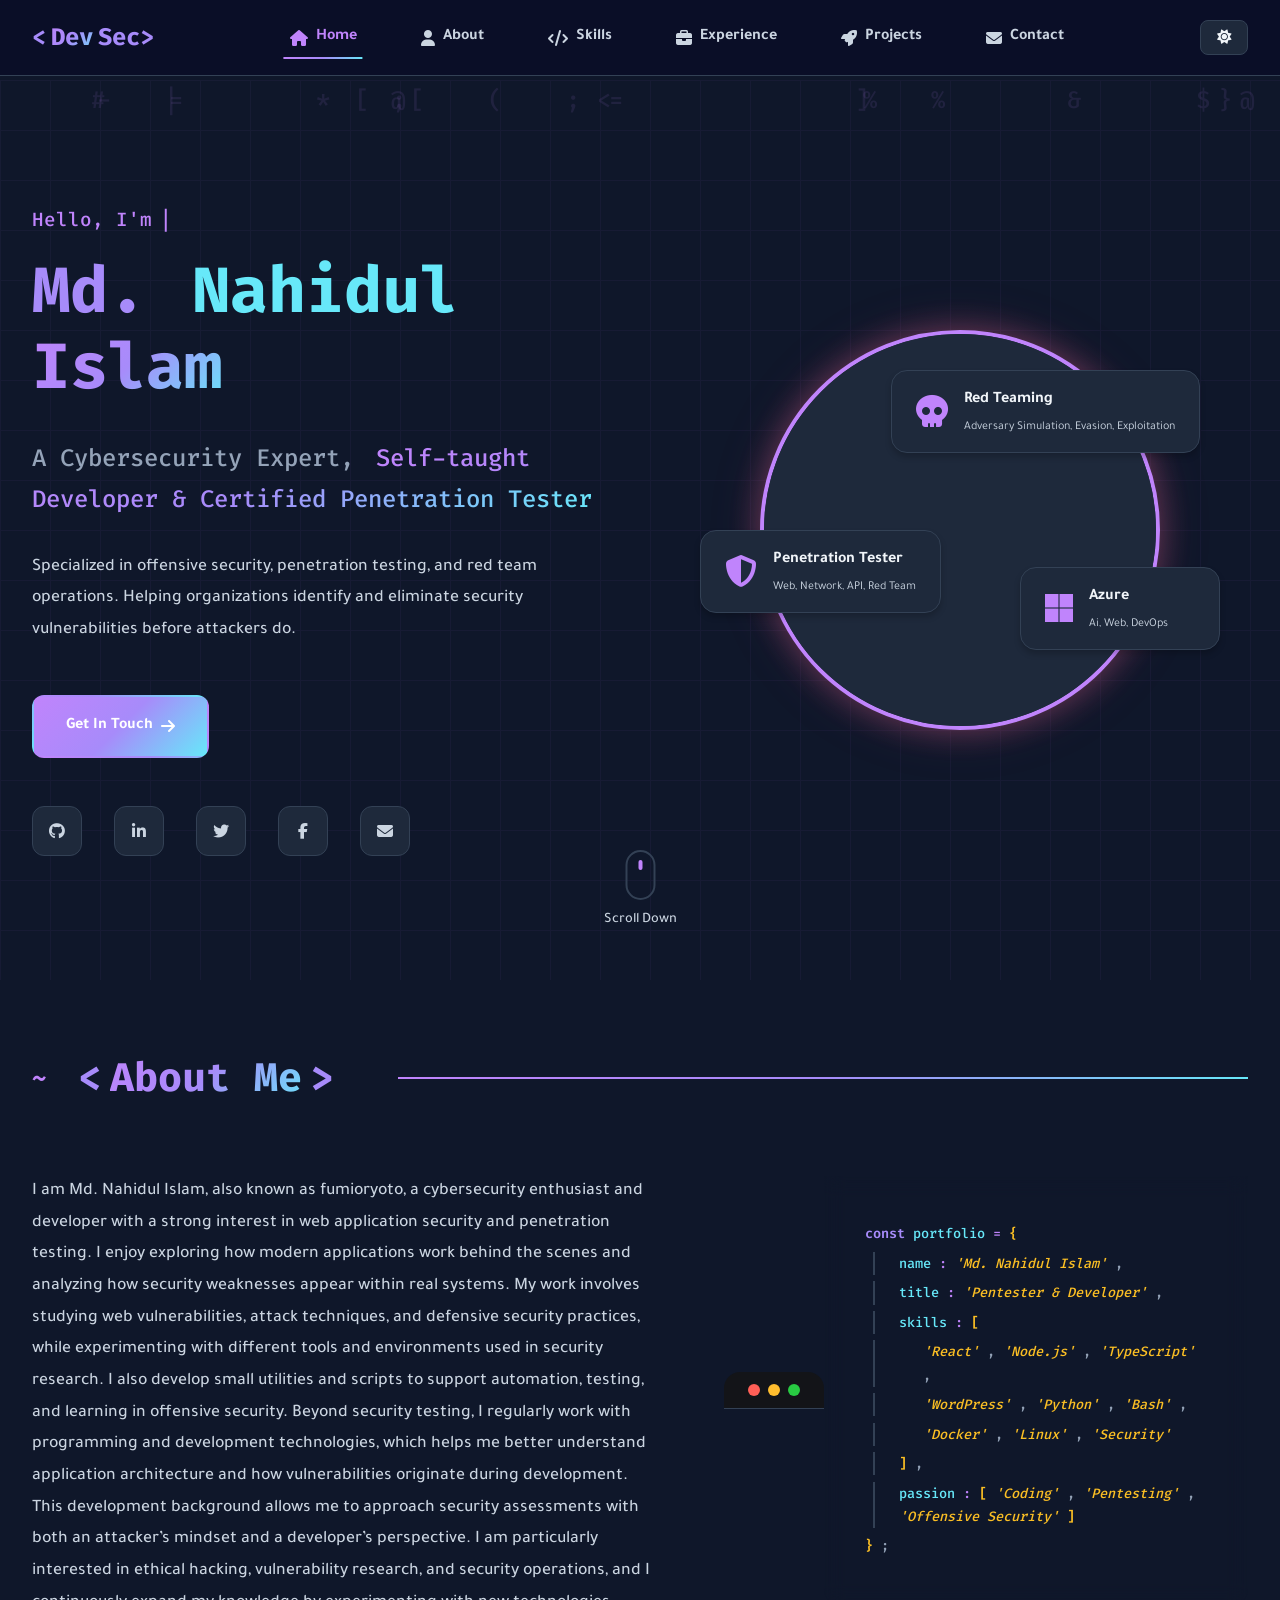
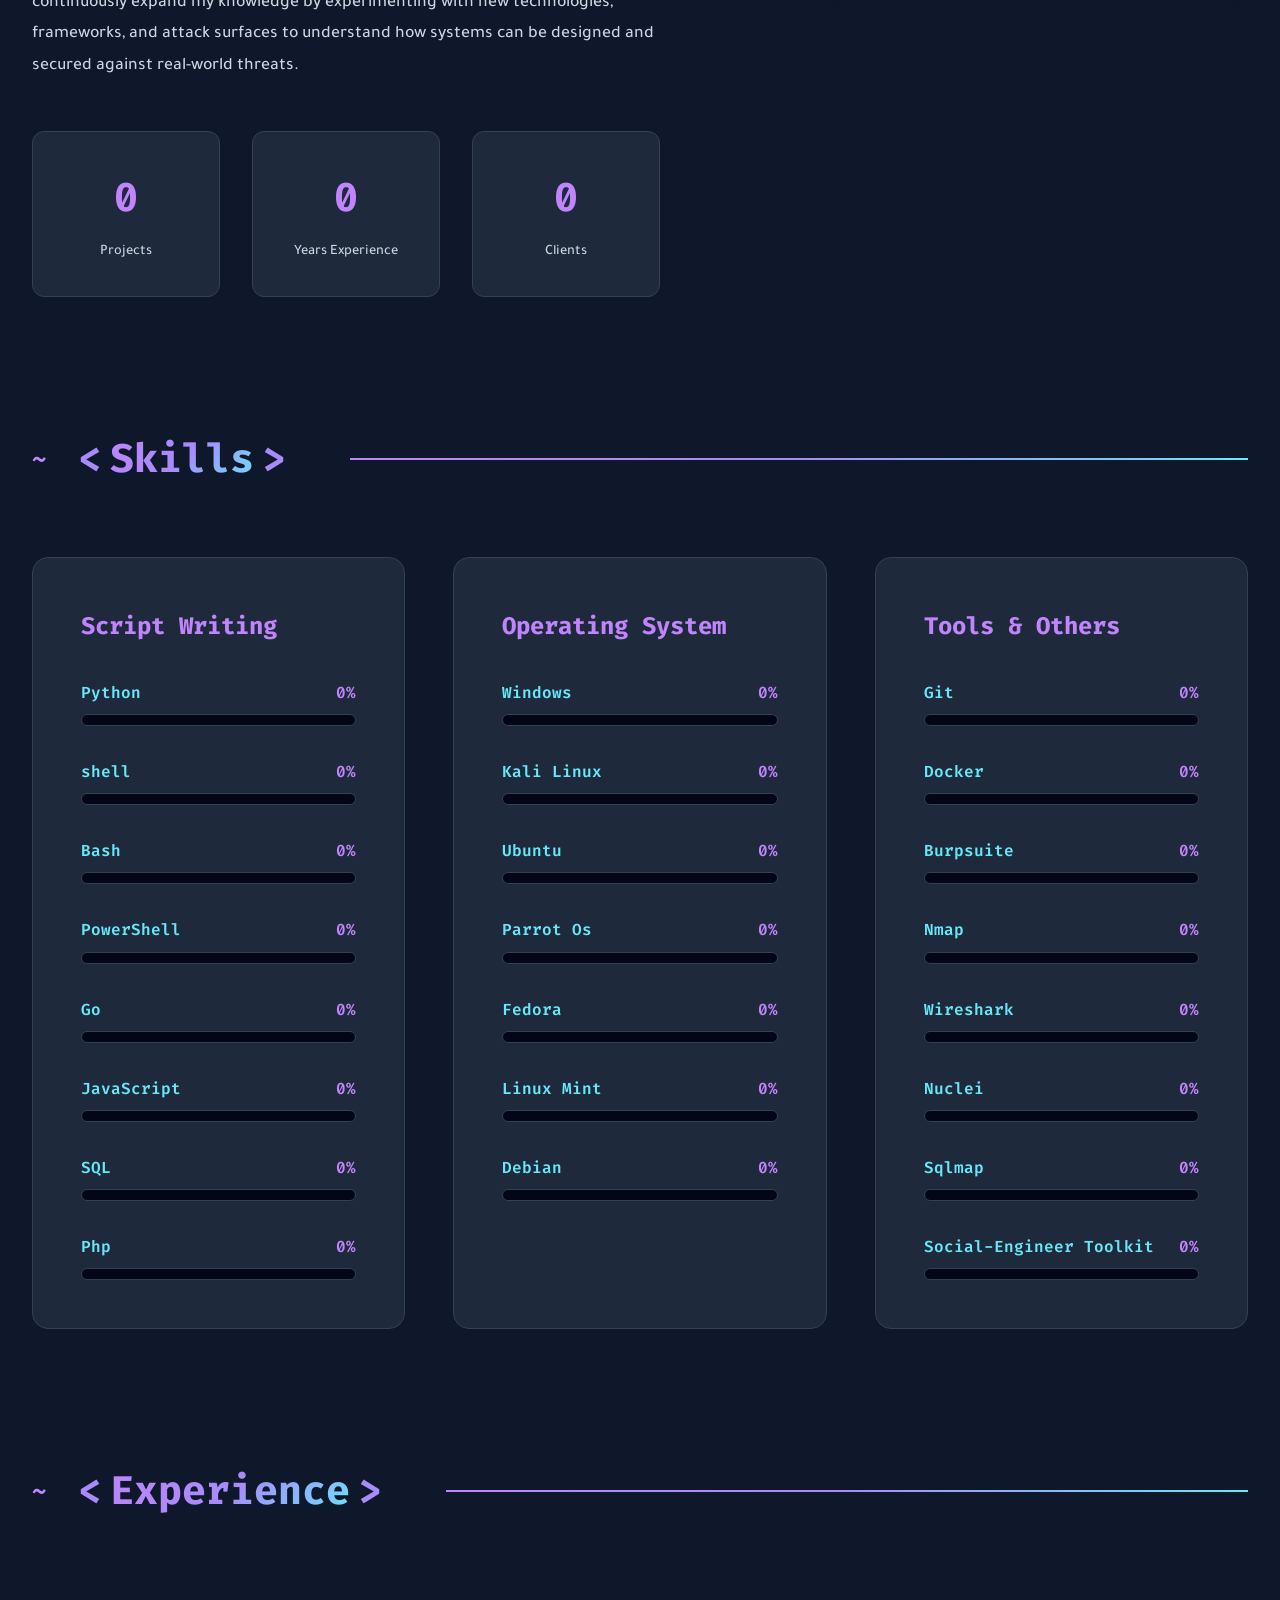
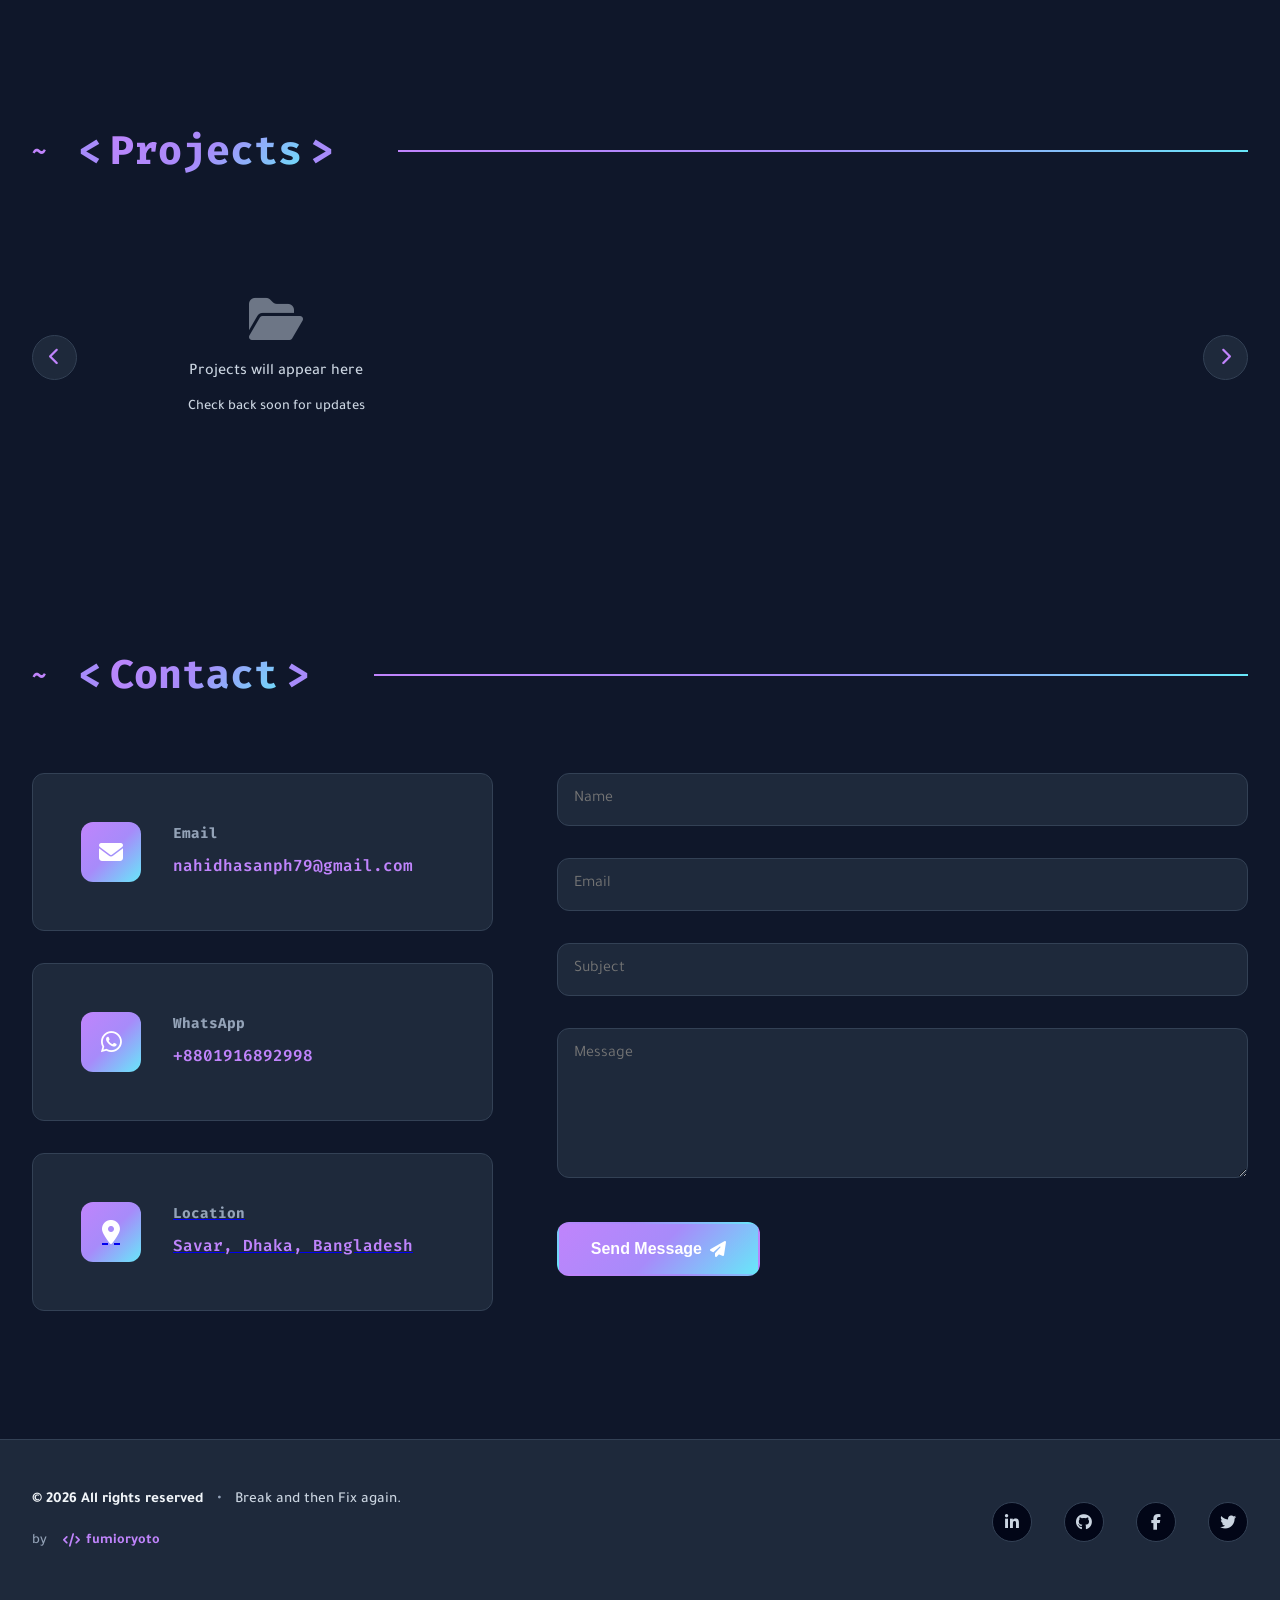
==== commit 704b7c4d: "Add public portfolio data file and export/import functionality for data management" ====
--- a/index.html
+++ b/index.html
@@ -646,6 +646,14 @@
                           <i class="fas fa-sign-out-alt"></i>
                           <span data-text-en="Logout">Logout</span>
                       </button>
+                      <button id="exportBtn" class="btn btn-secondary" title="Export portfolio data as JSON">
+                          <i class="fas fa-download"></i>
+                          <span data-text-en="Export">Export</span>
+                      </button>
+                      <button id="importBtn" class="btn btn-secondary" title="Import portfolio data from JSON">
+                          <i class="fas fa-upload"></i>
+                          <span data-text-en="Import">Import</span>
+                      </button>
                   </div>
 
                   <div class="dashboard-panel">
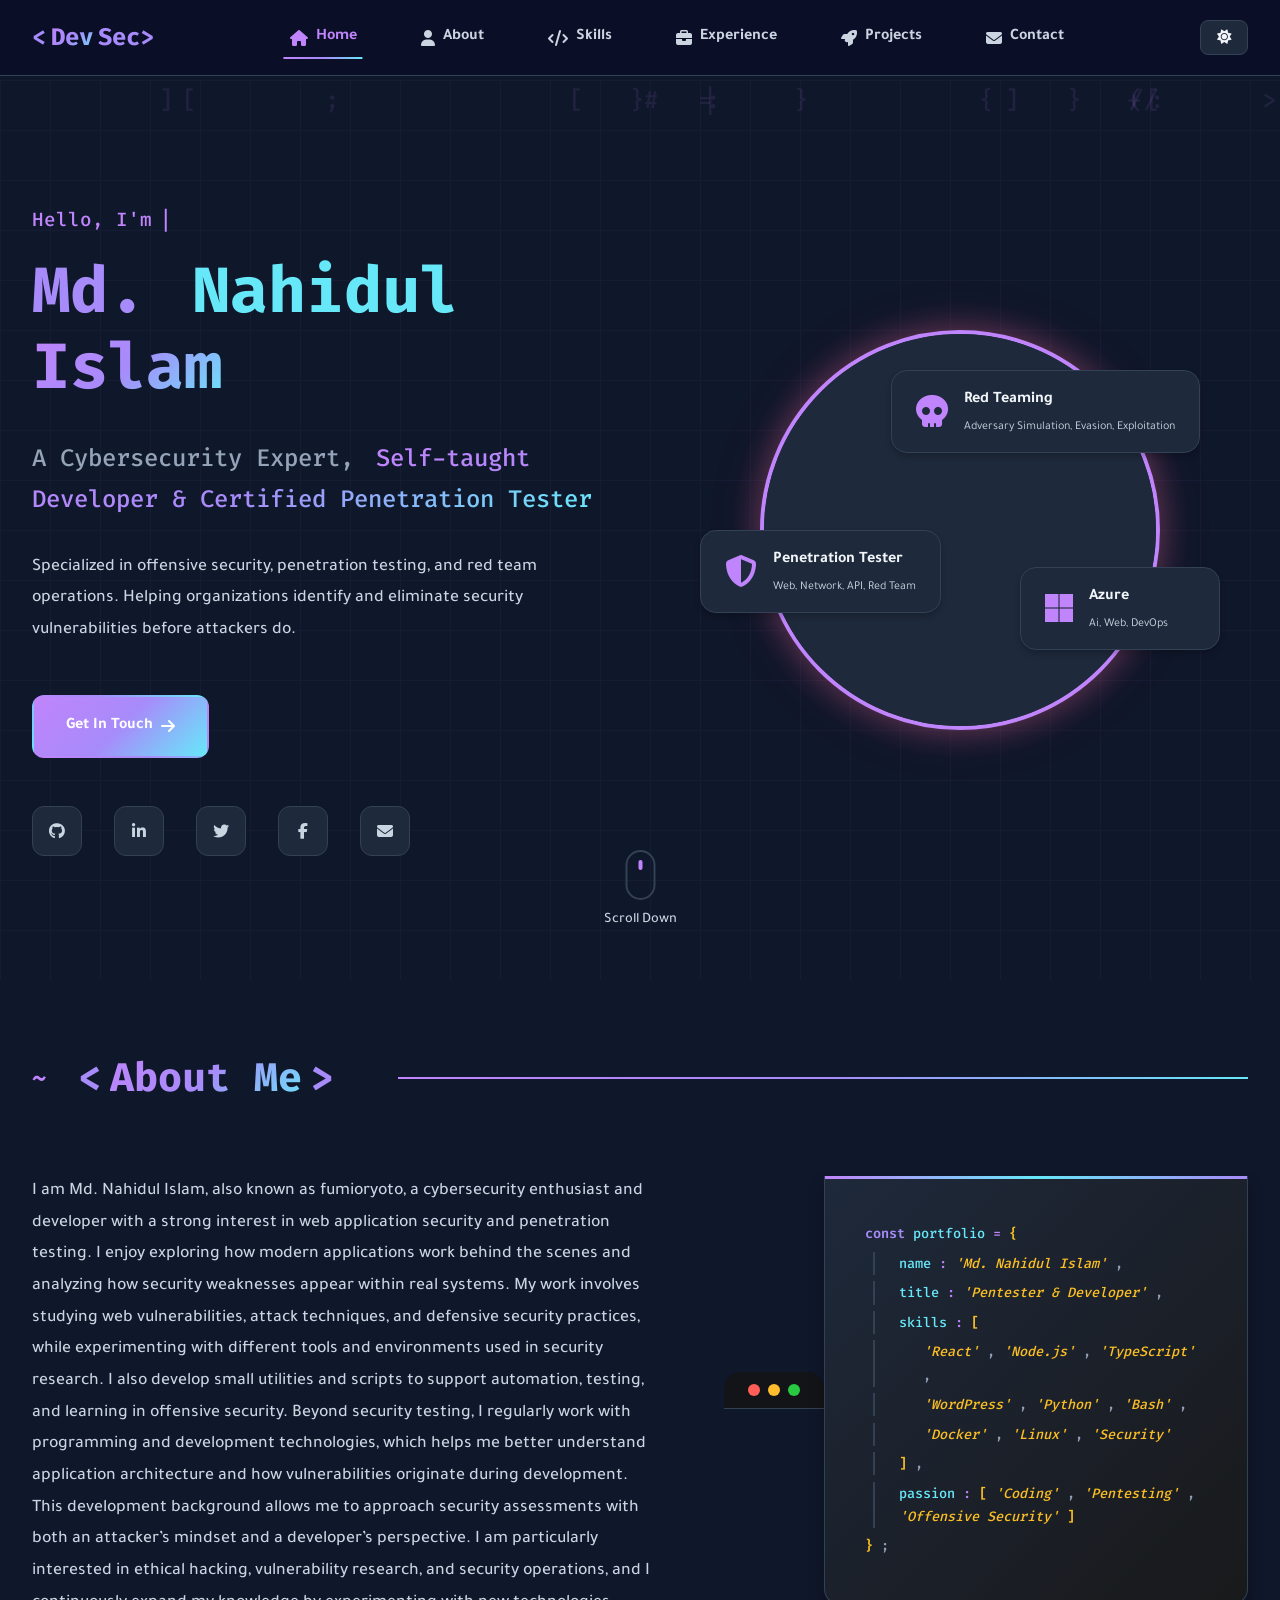
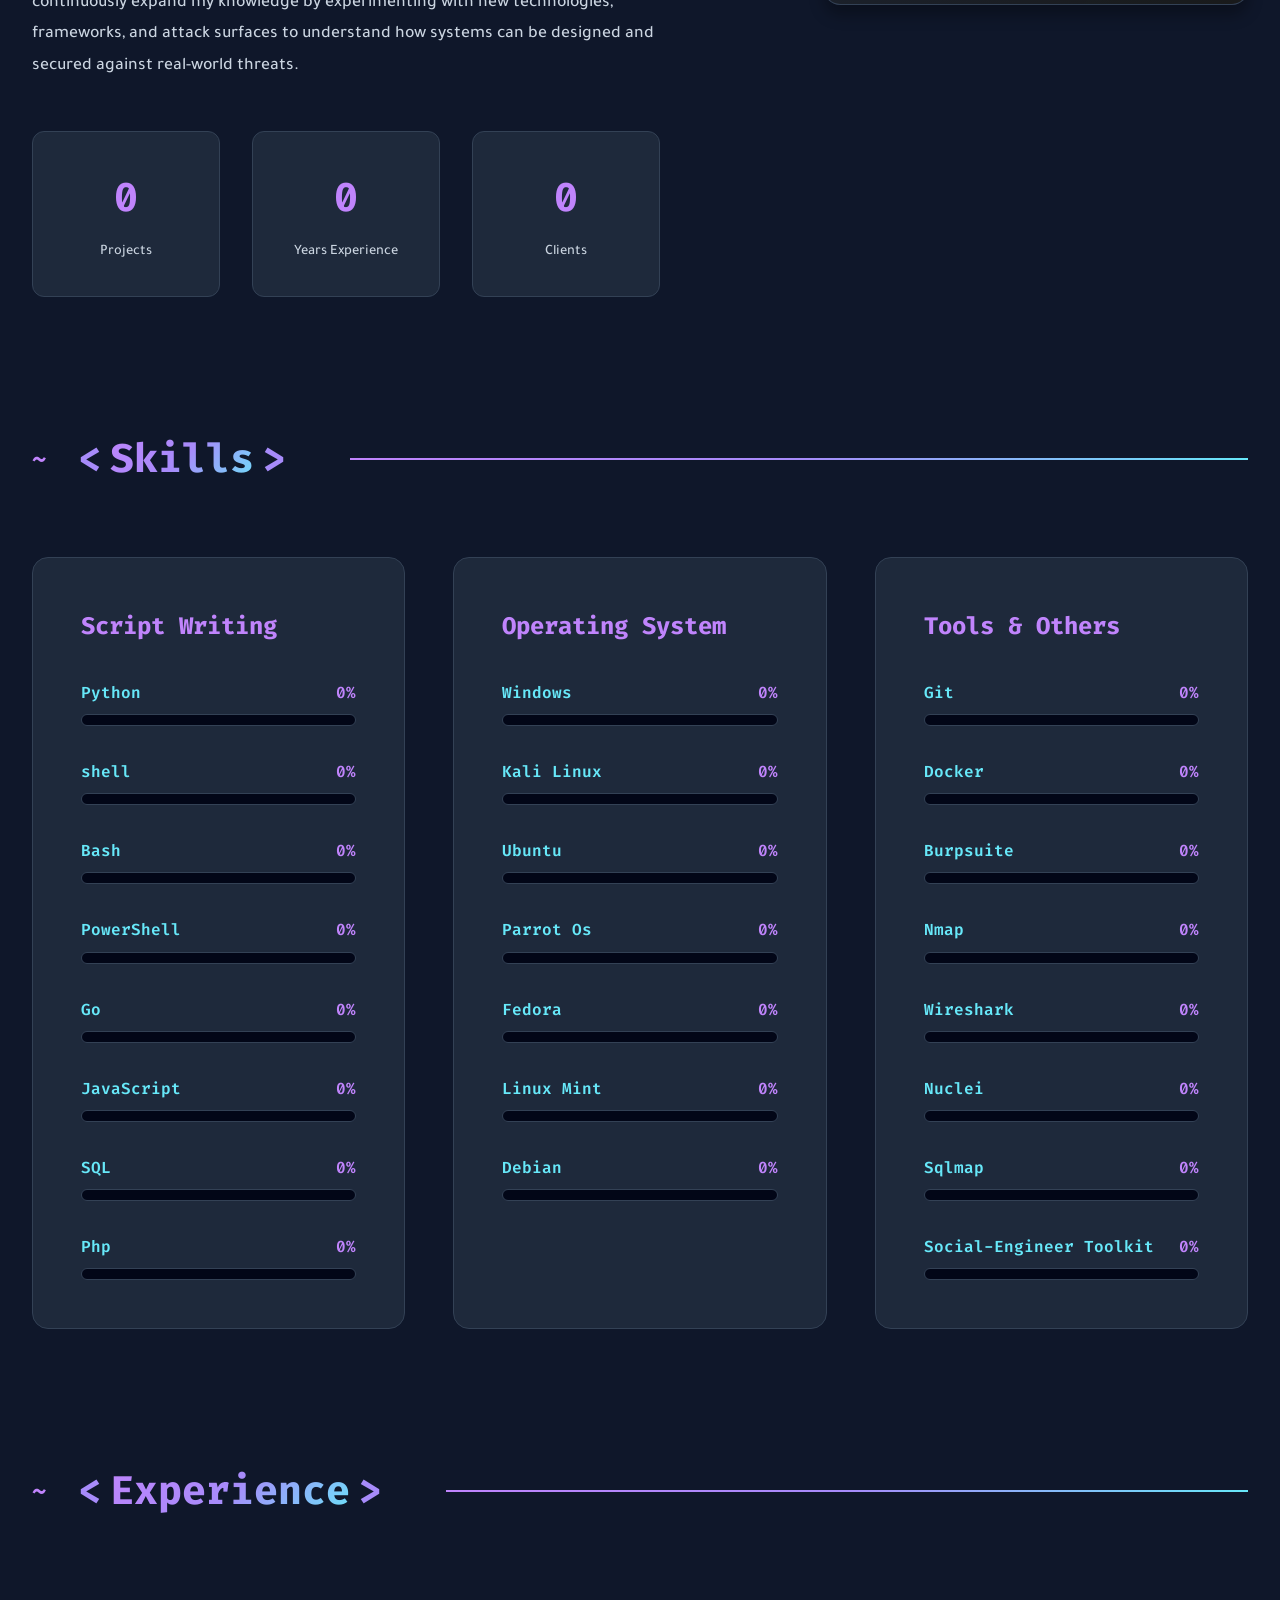
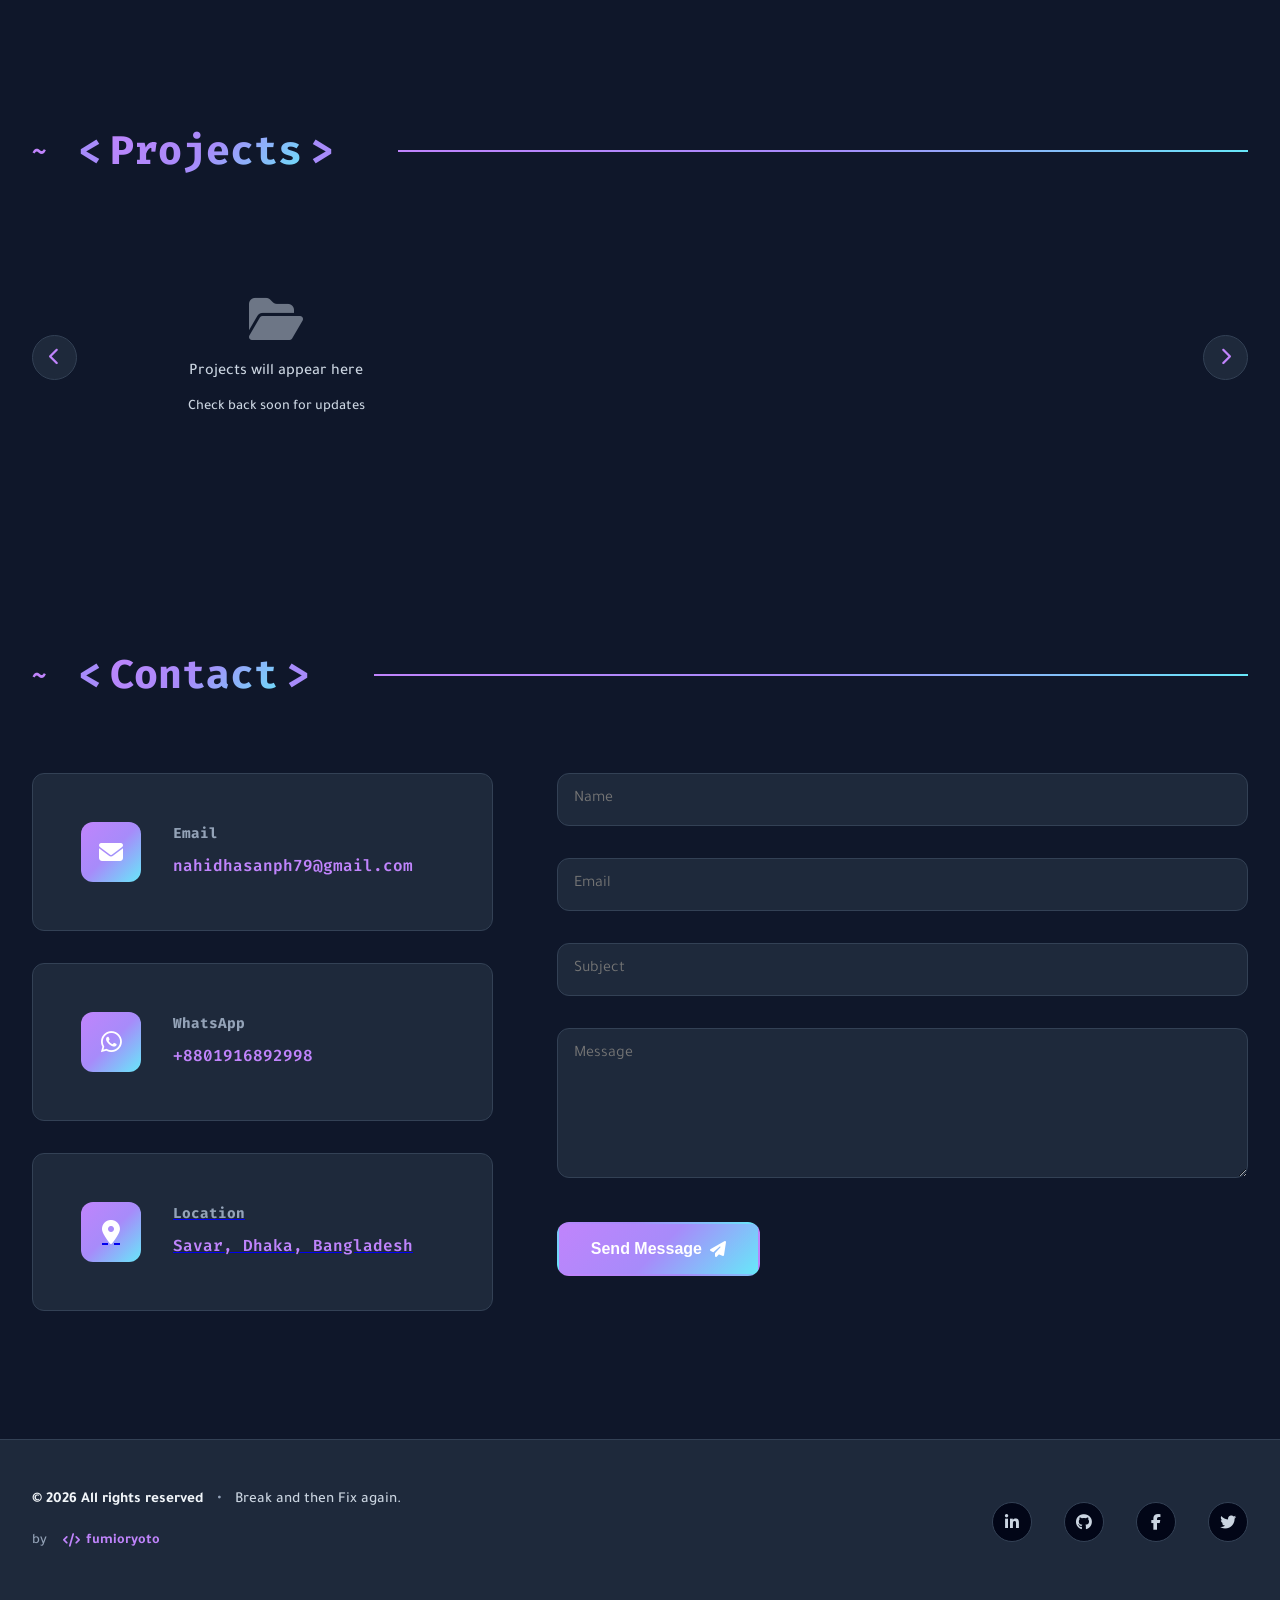
==== commit 9175b07f: "Add Publish button for easy portfolio data management" ====
--- a/index.html
+++ b/index.html
@@ -646,6 +646,10 @@
                           <i class="fas fa-sign-out-alt"></i>
                           <span data-text-en="Logout">Logout</span>
                       </button>
+                      <button id="publishBtn" class="btn btn-primary" title="Publish portfolio data to public">
+                          <i class="fas fa-globe"></i>
+                          <span data-text-en="Publish">Publish</span>
+                      </button>
                       <button id="exportBtn" class="btn btn-secondary" title="Export portfolio data as JSON">
                           <i class="fas fa-download"></i>
                           <span data-text-en="Export">Export</span>
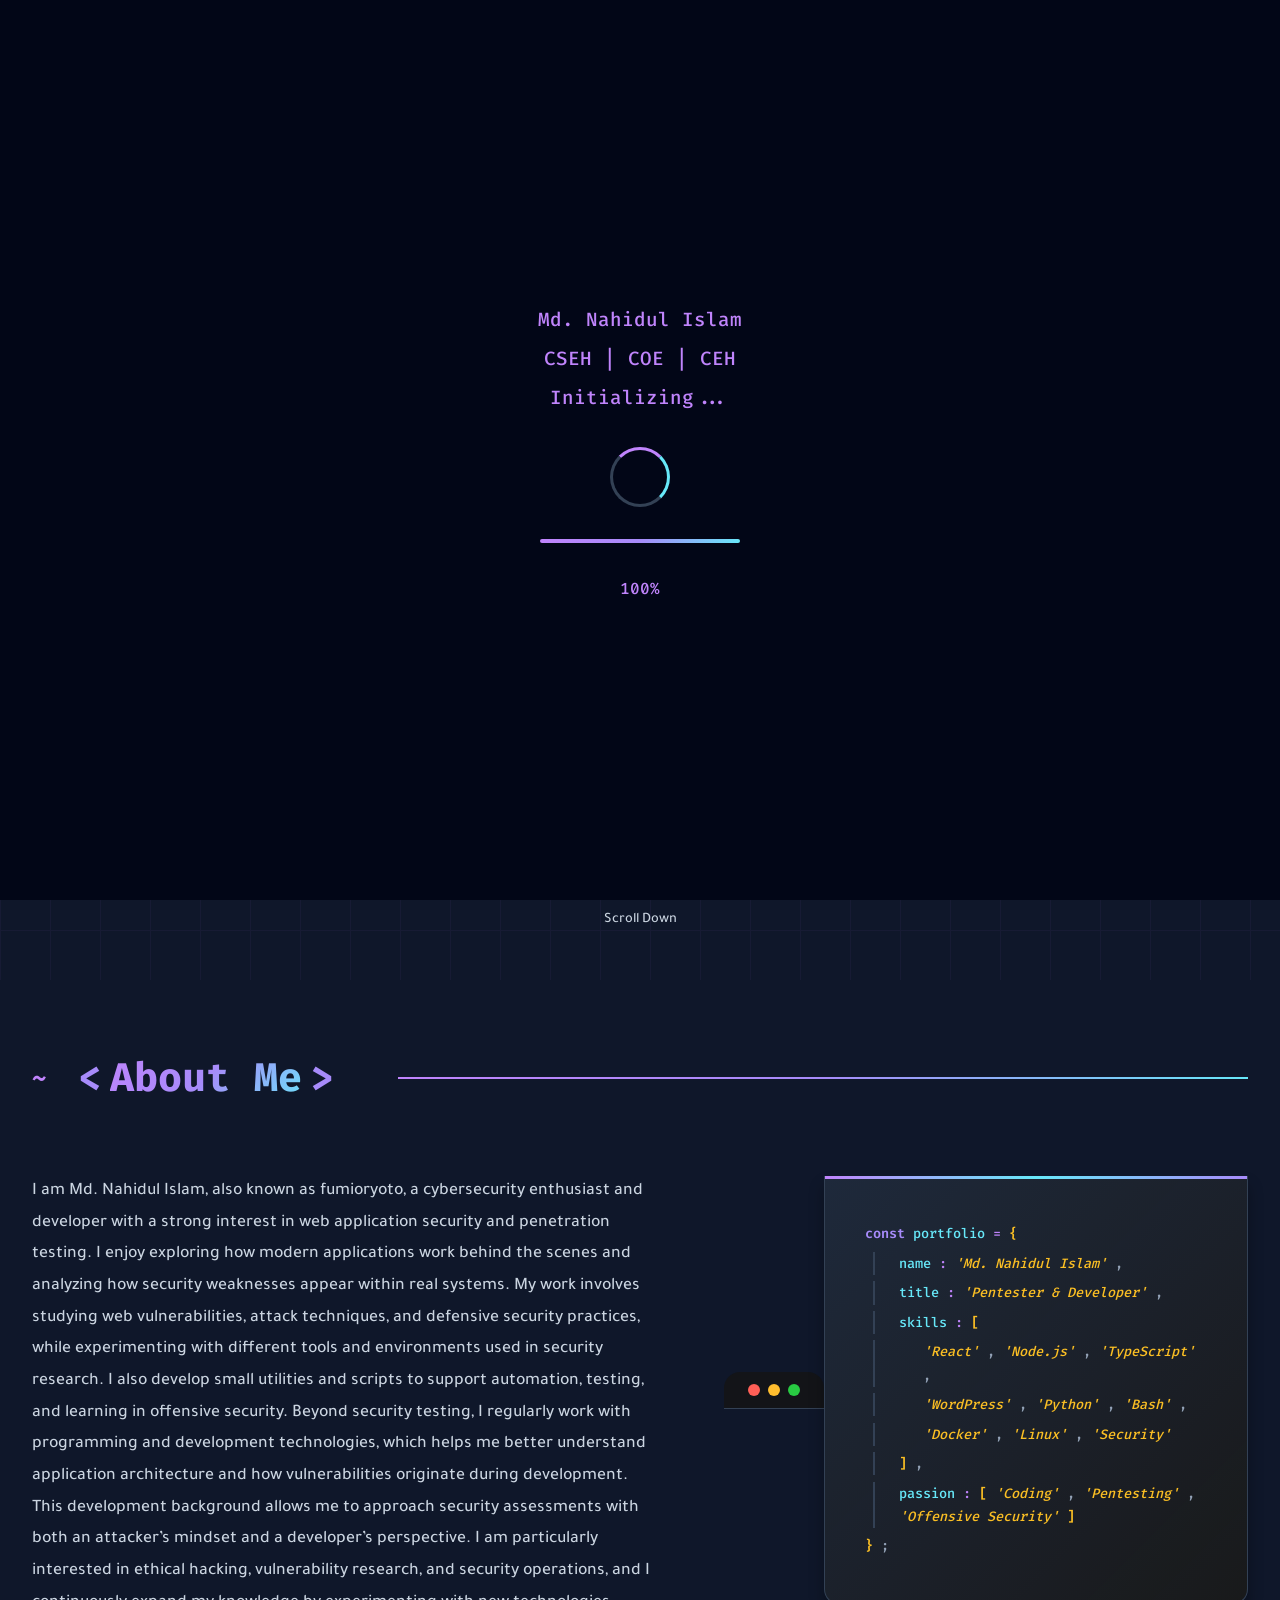
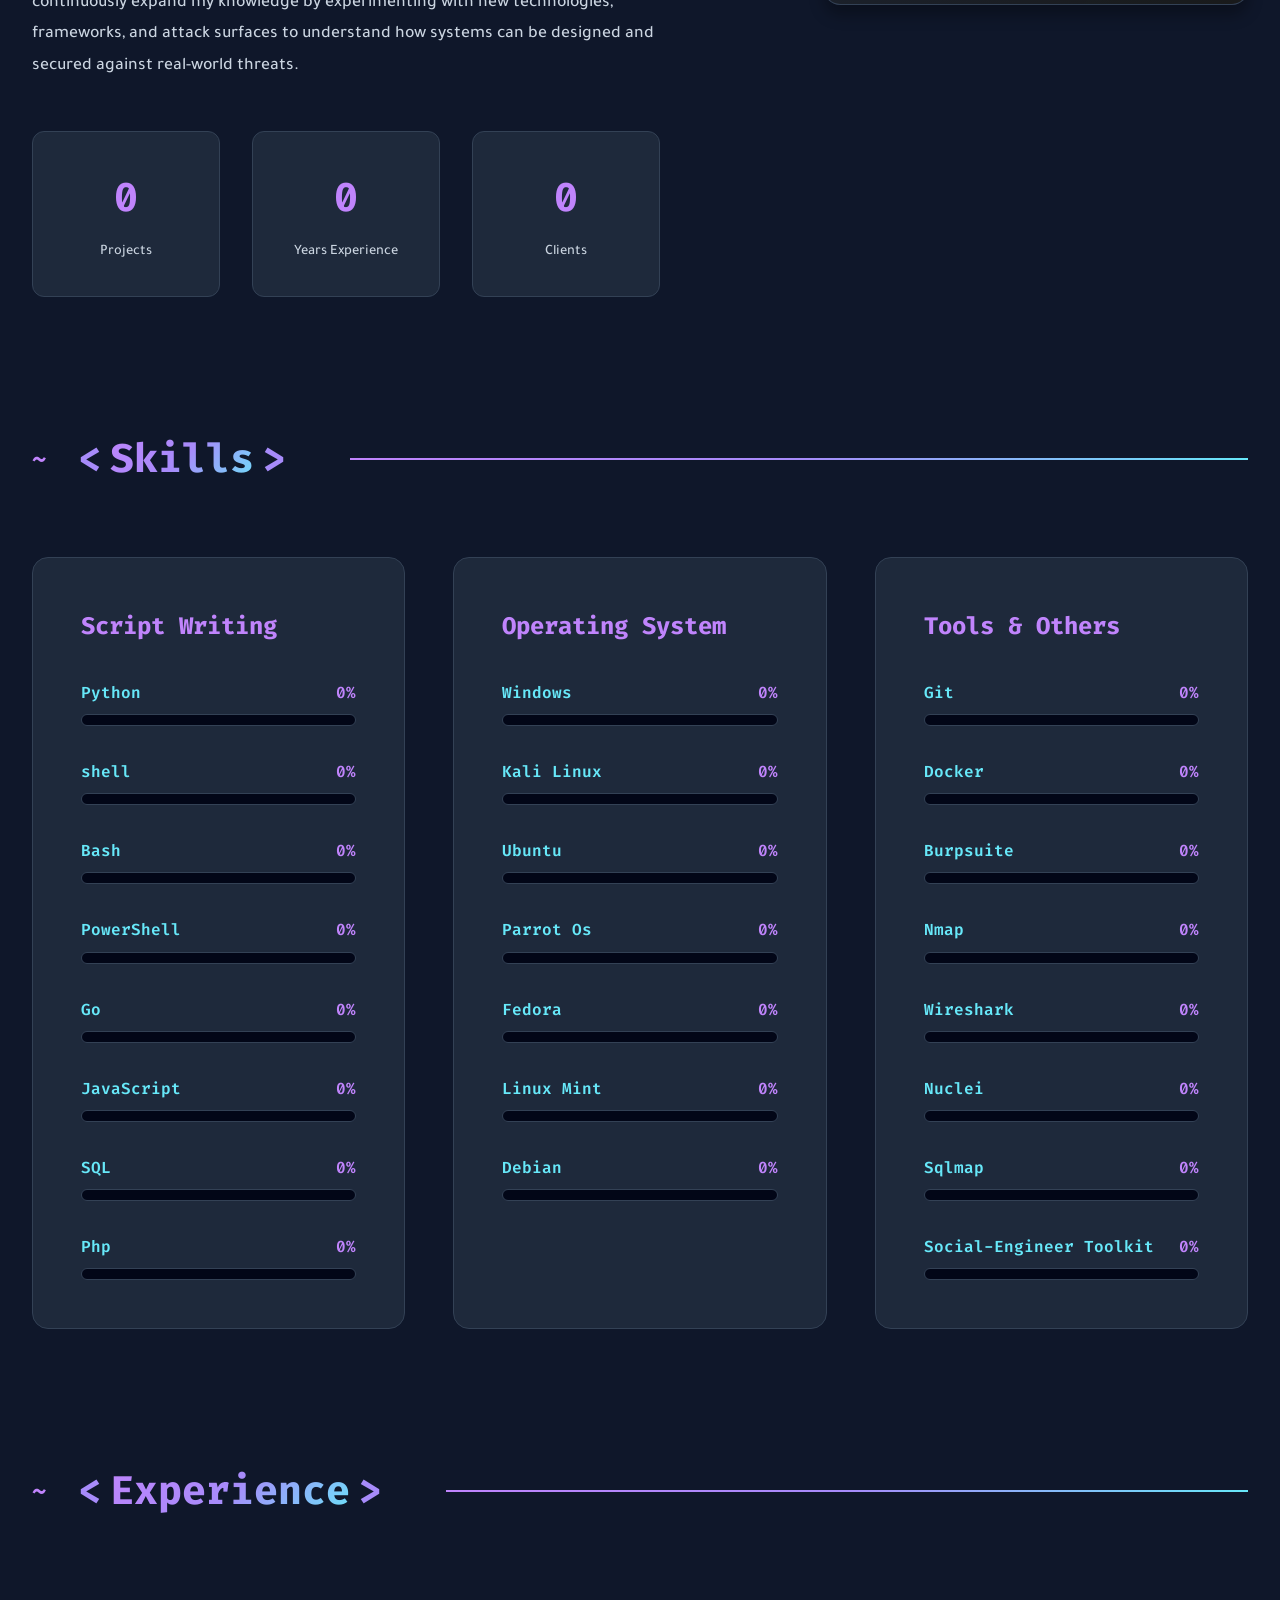
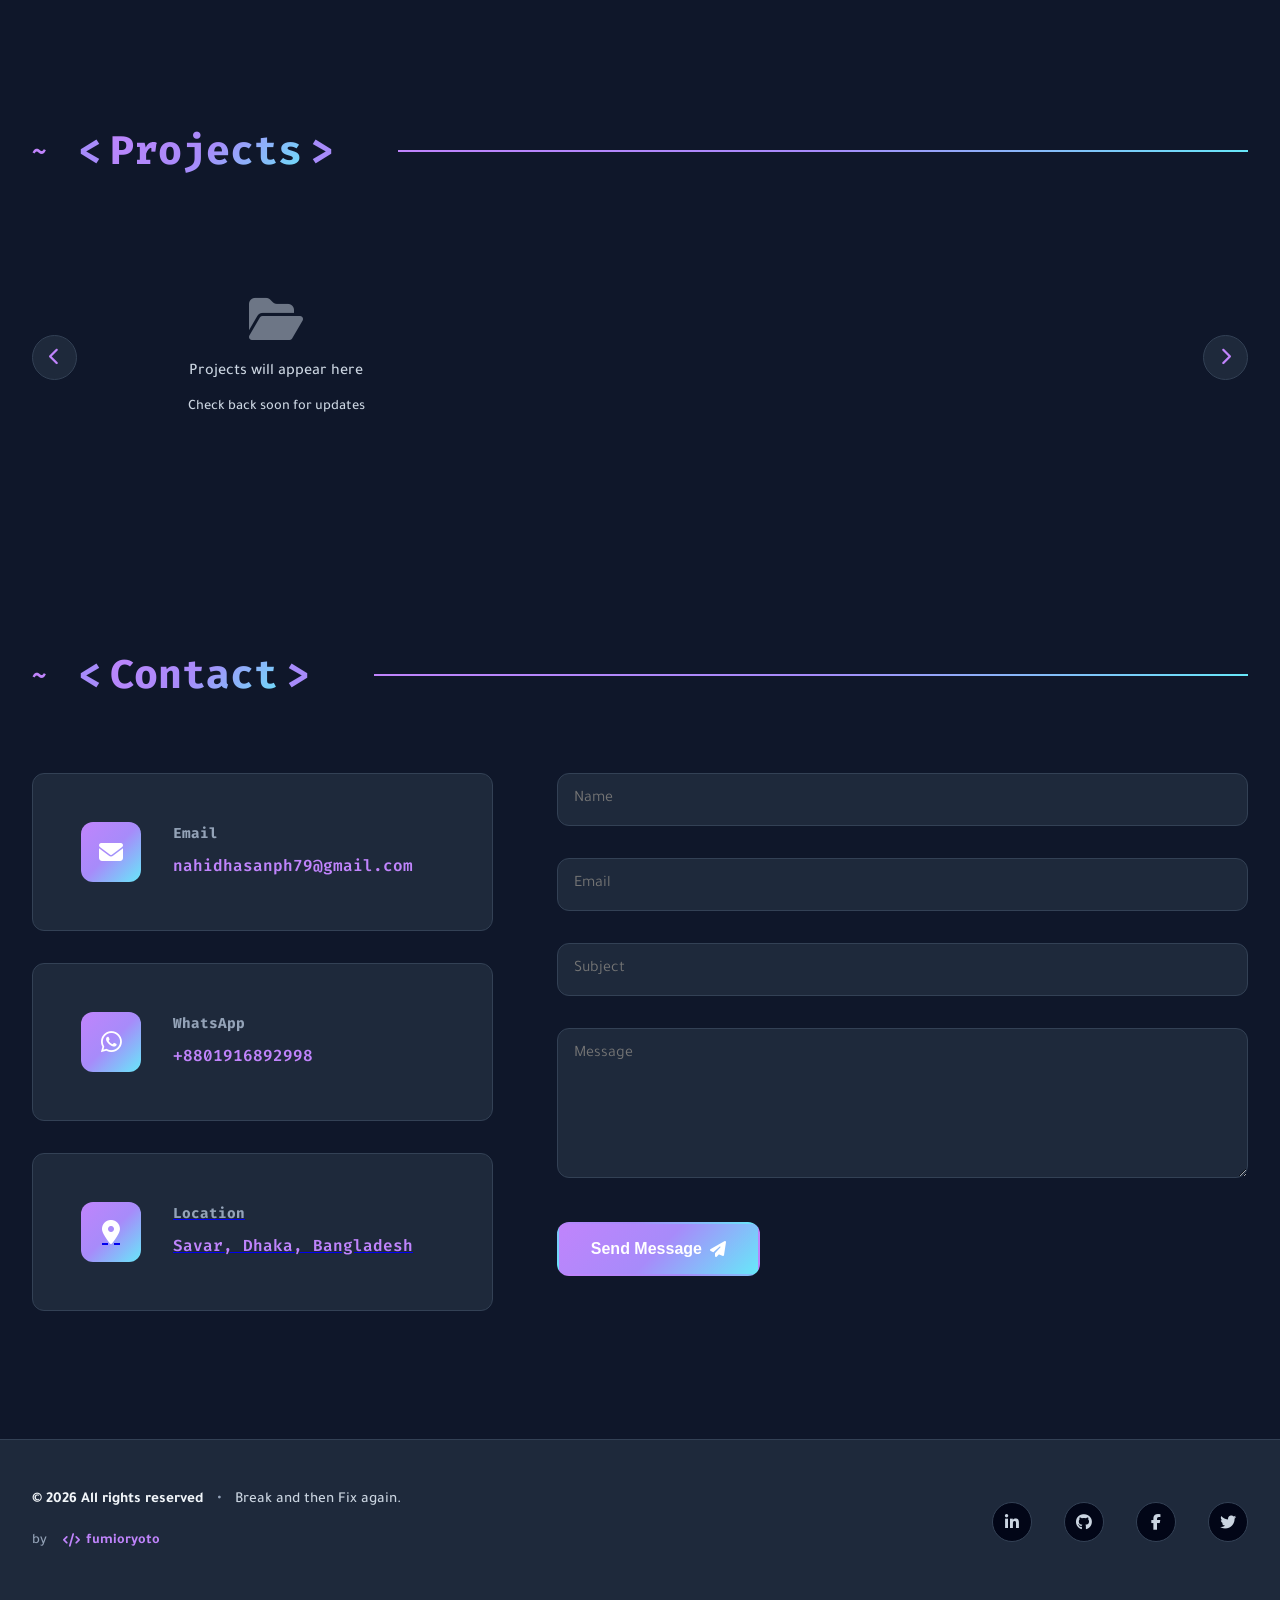
==== commit 4df04f16: "Add automatic GitHub publishing with one-click publish feature" ====
--- a/index.html
+++ b/index.html
@@ -650,6 +650,10 @@
                           <i class="fas fa-globe"></i>
                           <span data-text-en="Publish">Publish</span>
                       </button>
+                      <button id="disconnectBtn" class="btn btn-secondary" title="Disconnect GitHub account" style="display: none;">
+                          <i class="fas fa-unlink"></i>
+                          <span data-text-en="Disconnect">Disconnect</span>
+                      </button>
                       <button id="exportBtn" class="btn btn-secondary" title="Export portfolio data as JSON">
                           <i class="fas fa-download"></i>
                           <span data-text-en="Export">Export</span>
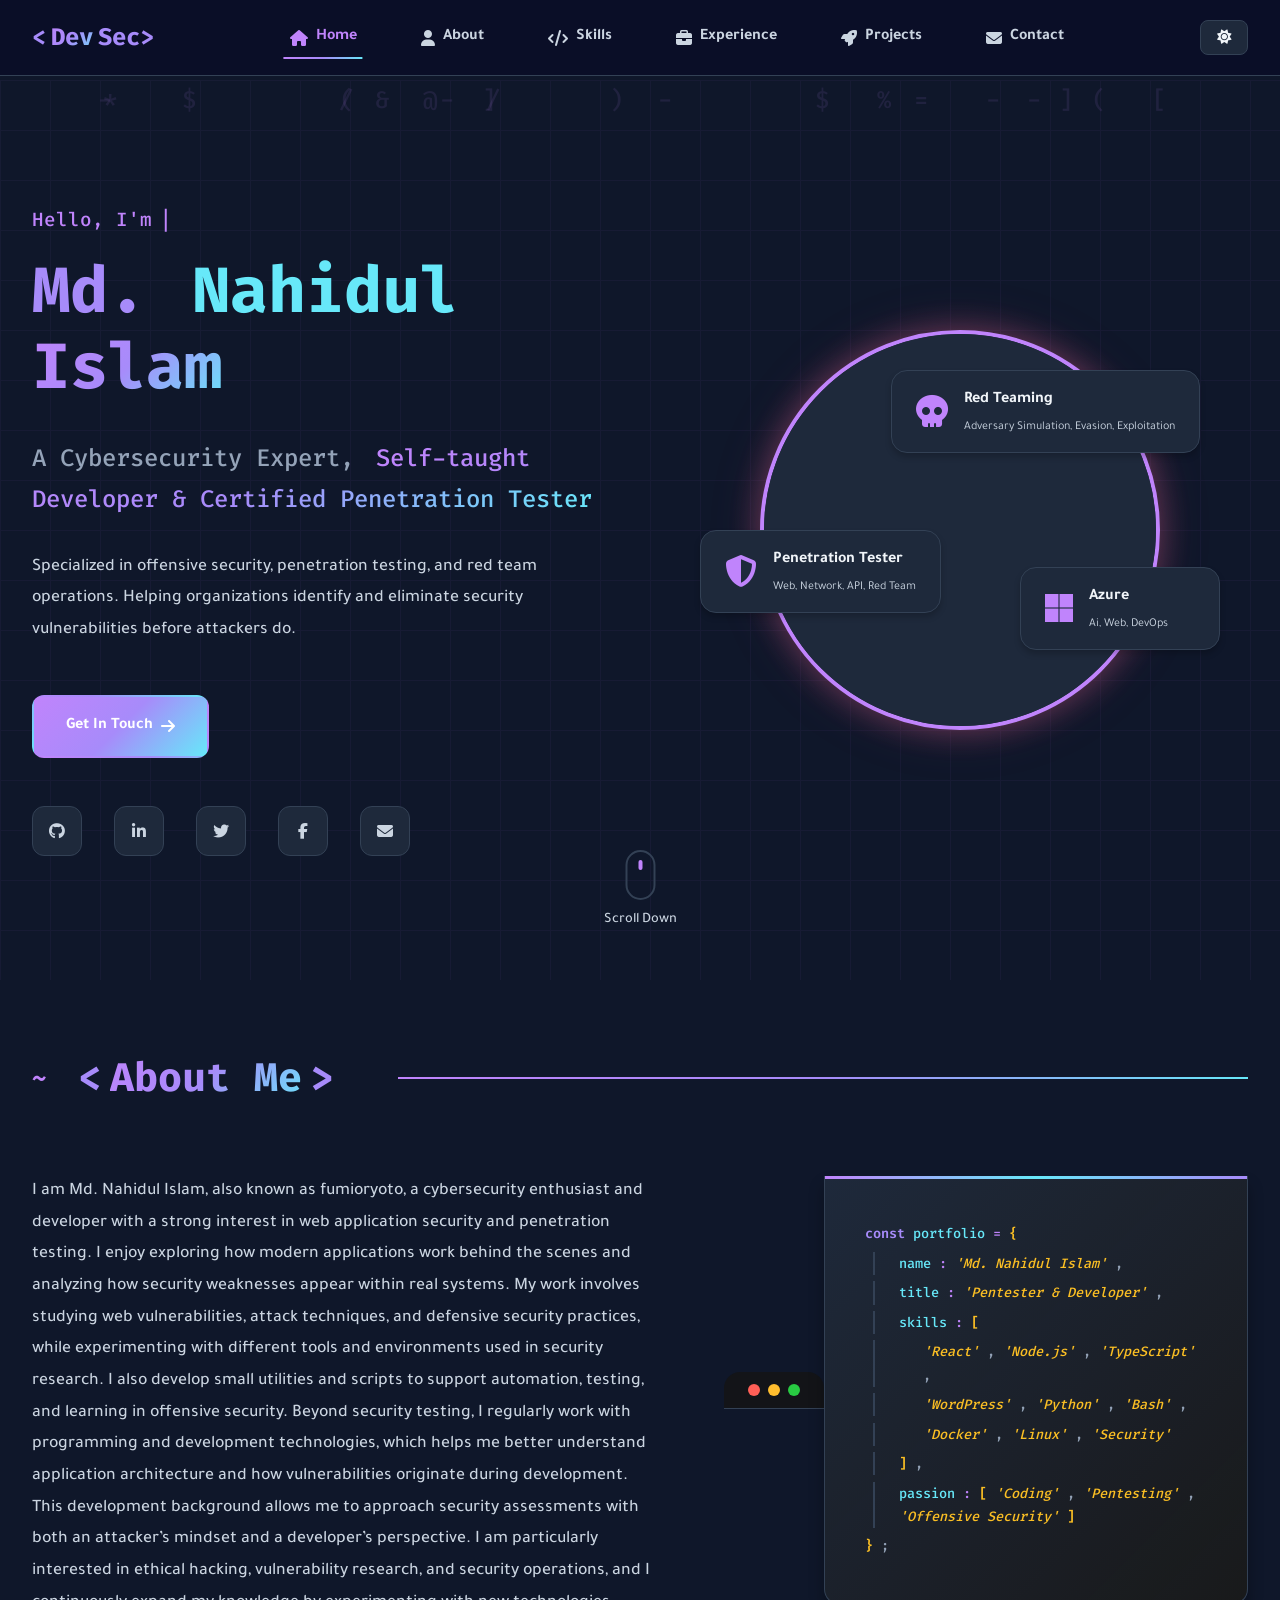
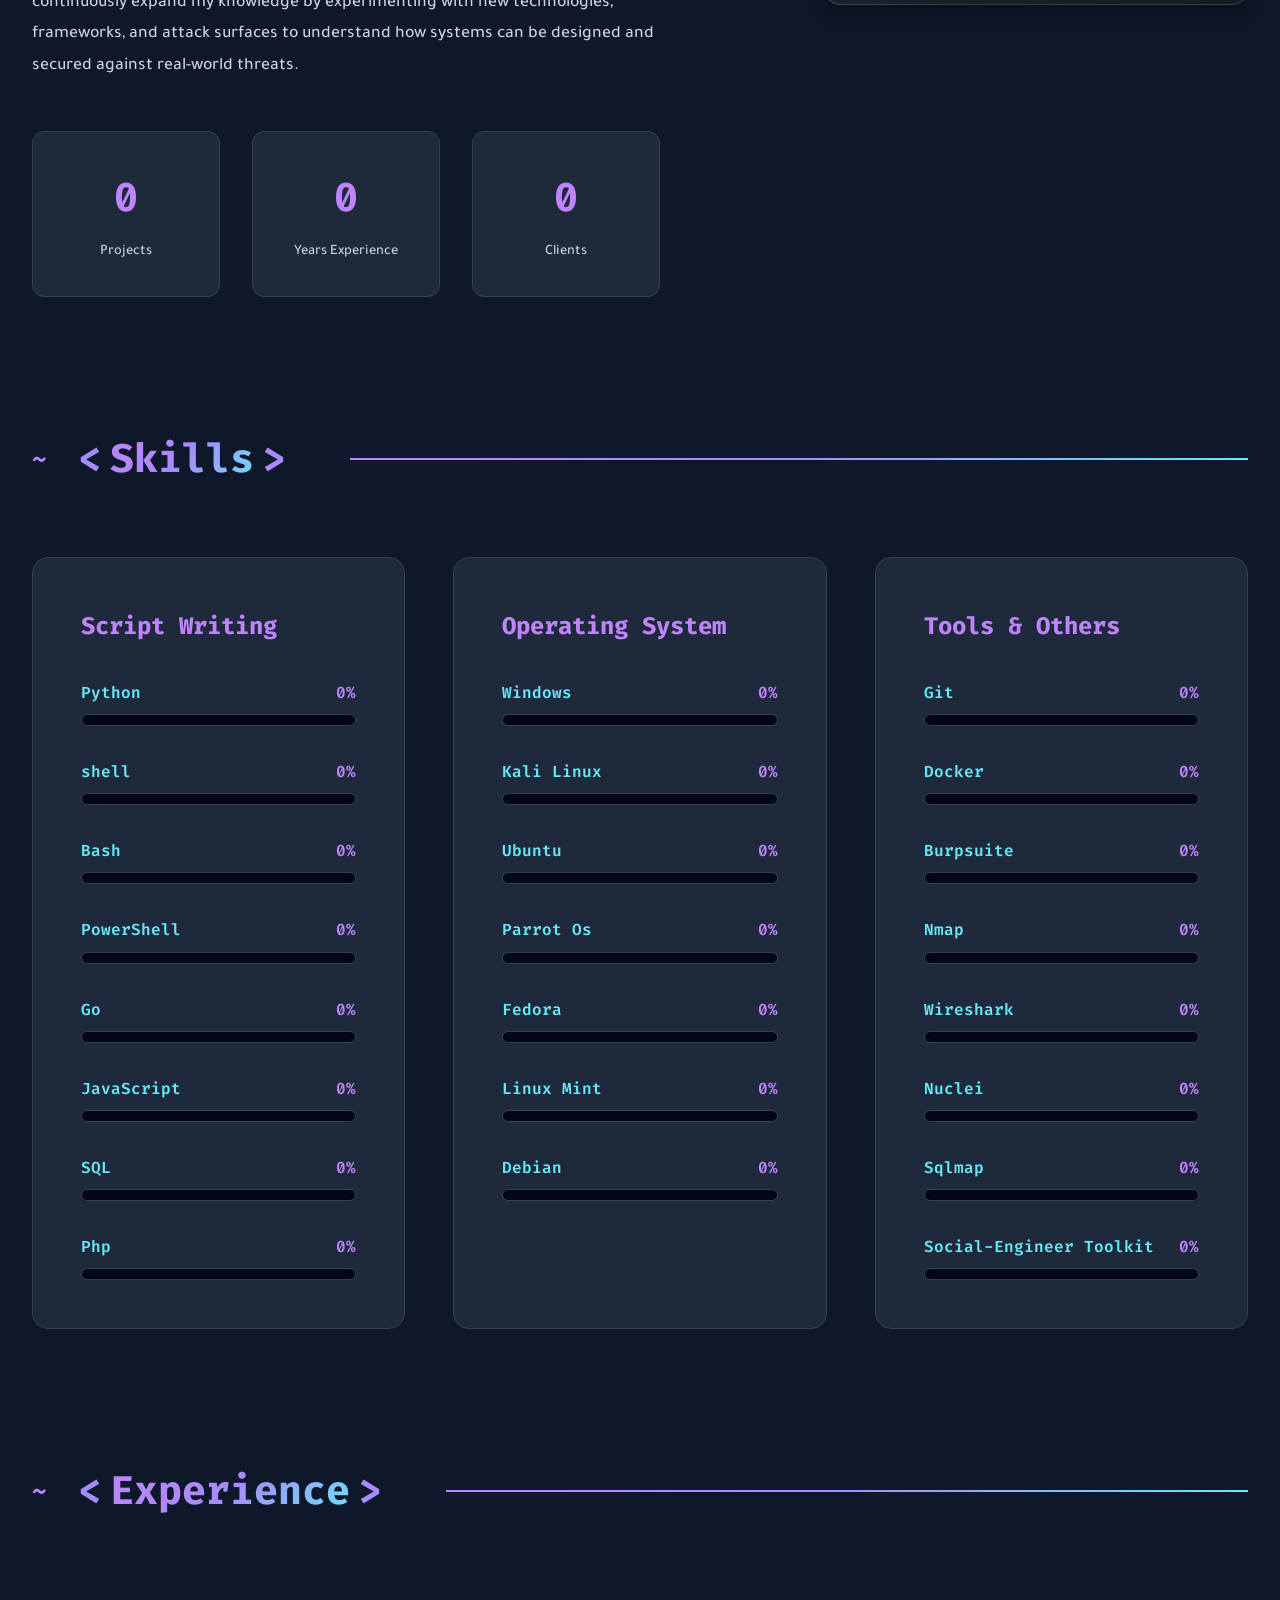
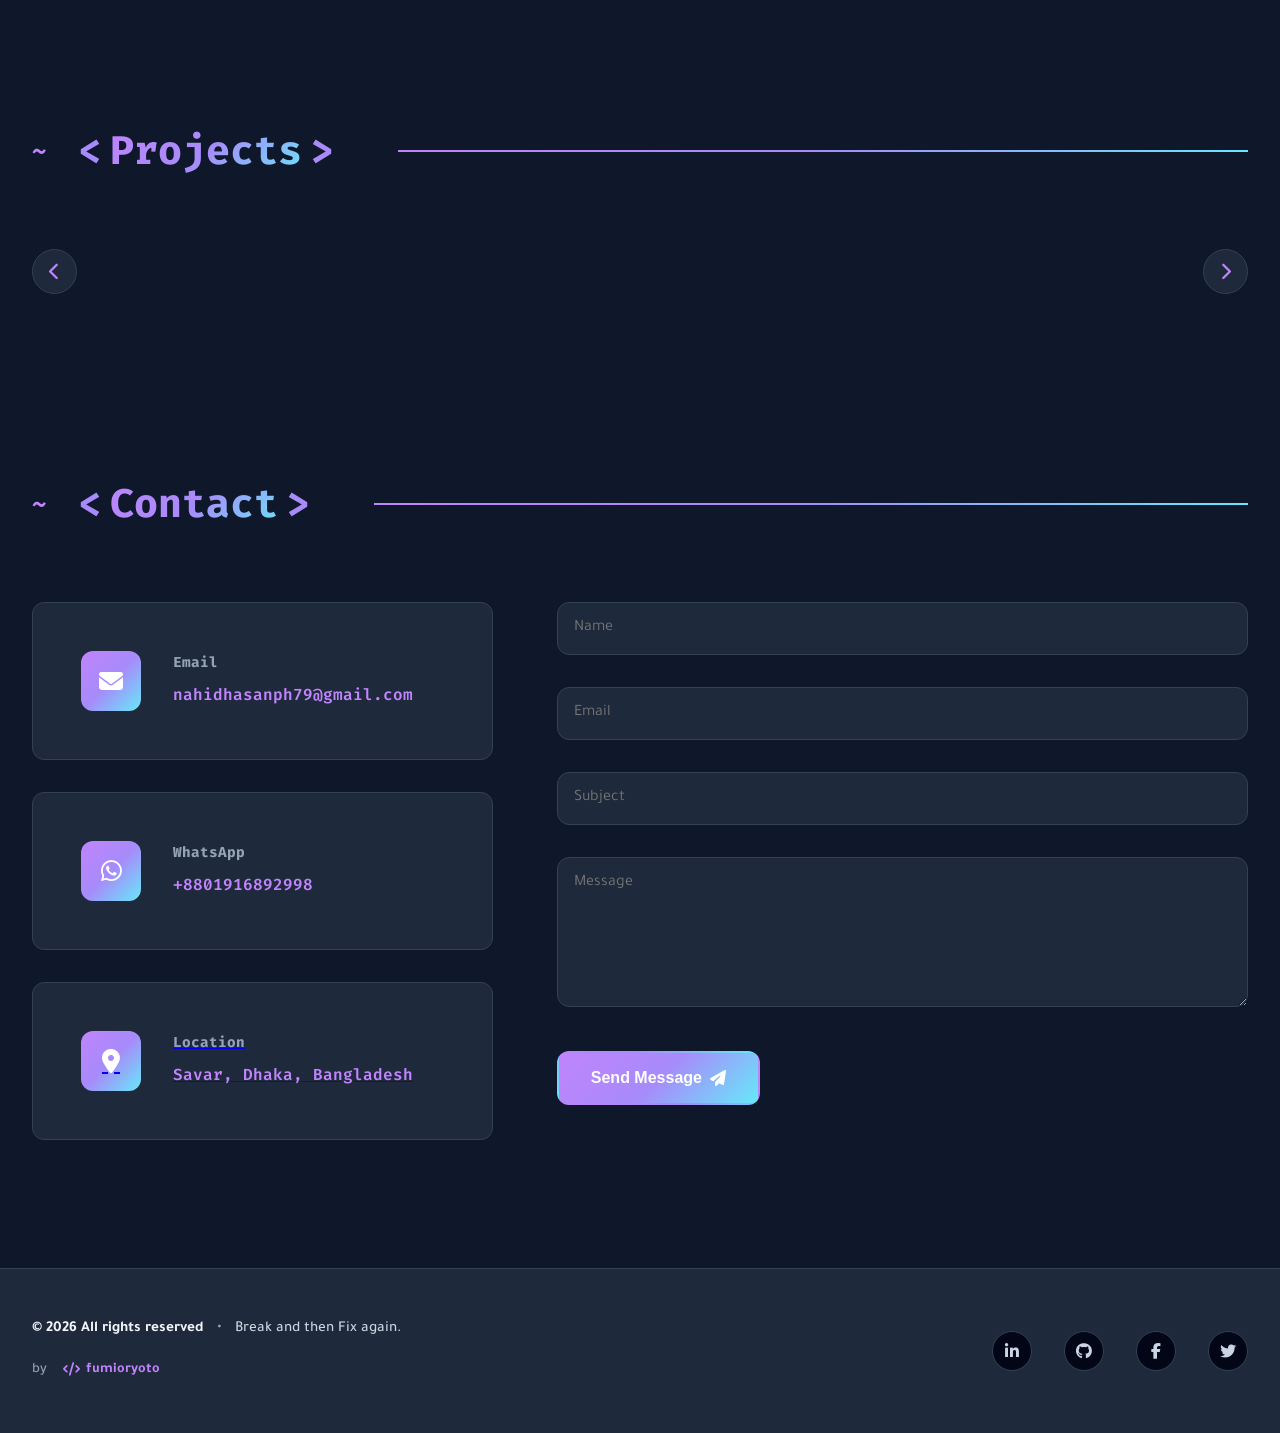
==== commit 409ddb80: "Remove GitHub API publish feature - keep simple export/import workflow" ====
--- a/index.html
+++ b/index.html
@@ -646,14 +646,6 @@
                           <i class="fas fa-sign-out-alt"></i>
                           <span data-text-en="Logout">Logout</span>
                       </button>
-                      <button id="publishBtn" class="btn btn-primary" title="Publish portfolio data to public">
-                          <i class="fas fa-globe"></i>
-                          <span data-text-en="Publish">Publish</span>
-                      </button>
-                      <button id="disconnectBtn" class="btn btn-secondary" title="Disconnect GitHub account" style="display: none;">
-                          <i class="fas fa-unlink"></i>
-                          <span data-text-en="Disconnect">Disconnect</span>
-                      </button>
                       <button id="exportBtn" class="btn btn-secondary" title="Export portfolio data as JSON">
                           <i class="fas fa-download"></i>
                           <span data-text-en="Export">Export</span>
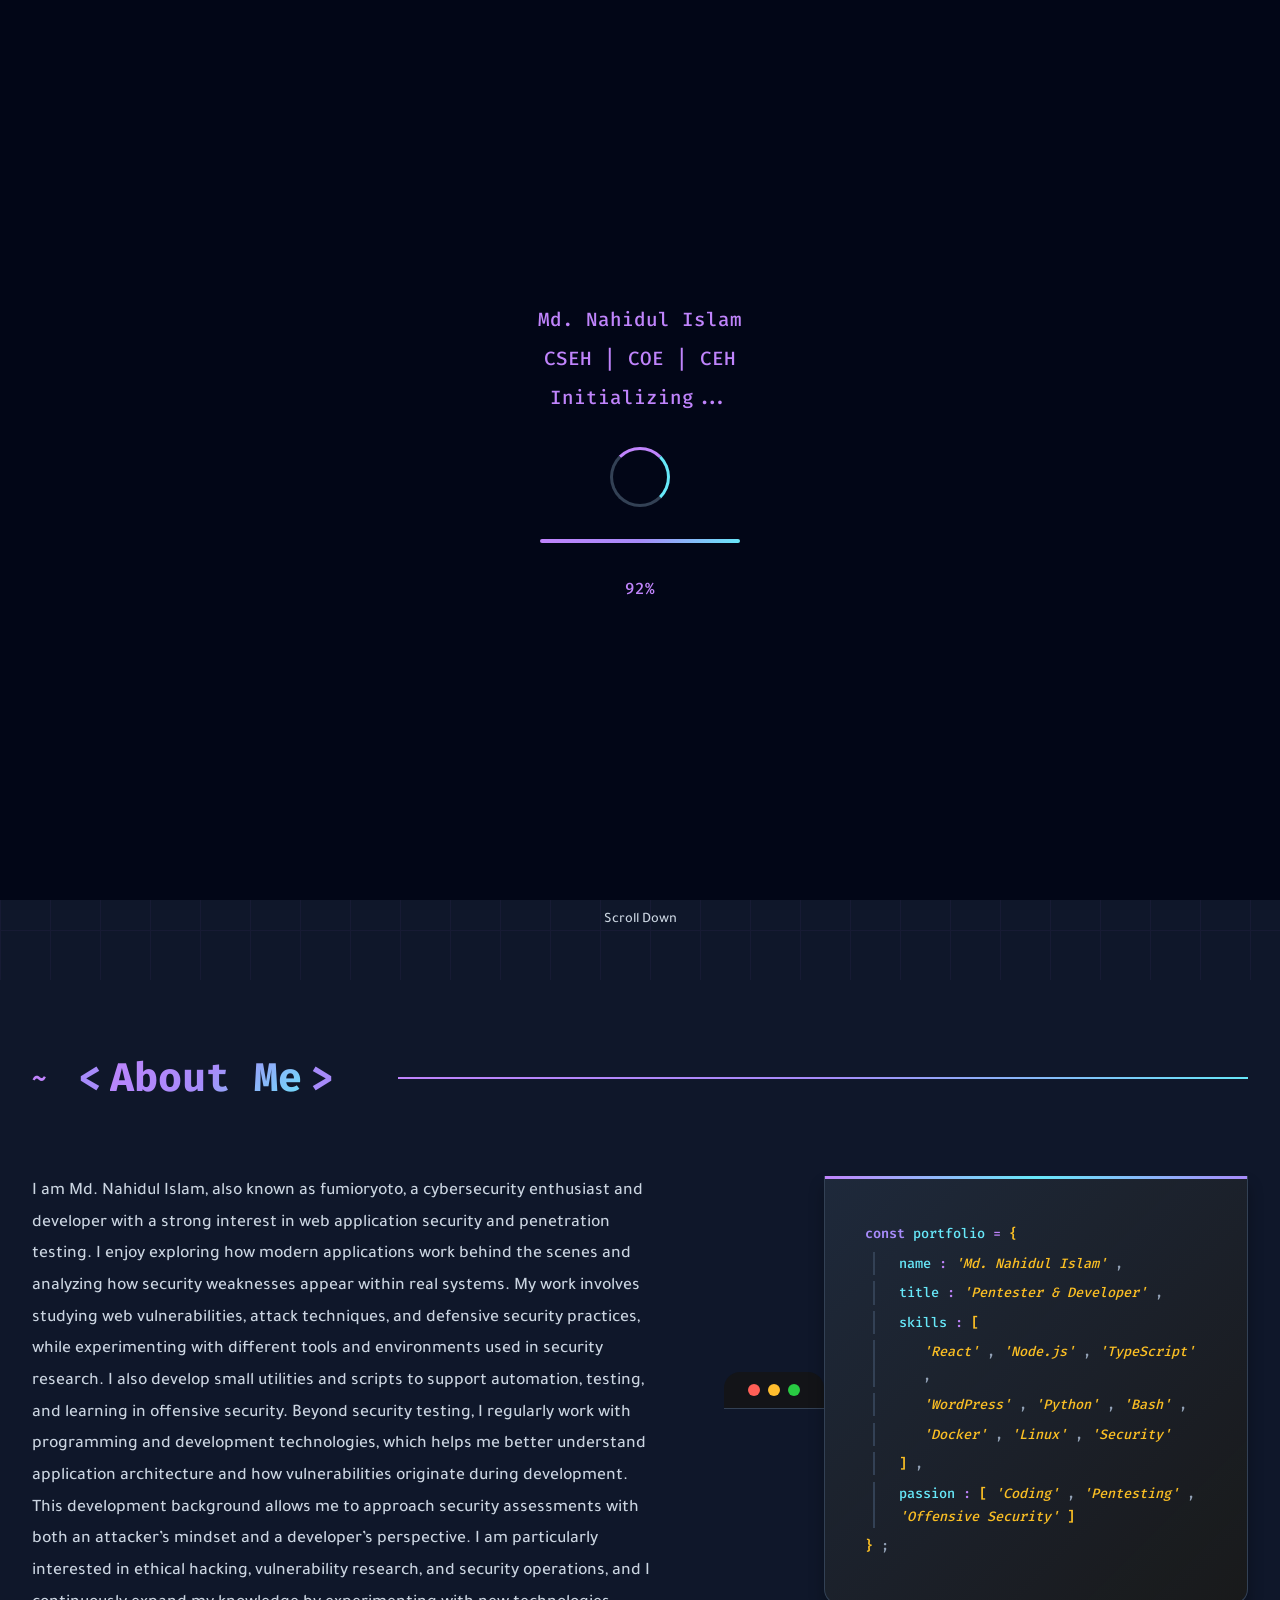
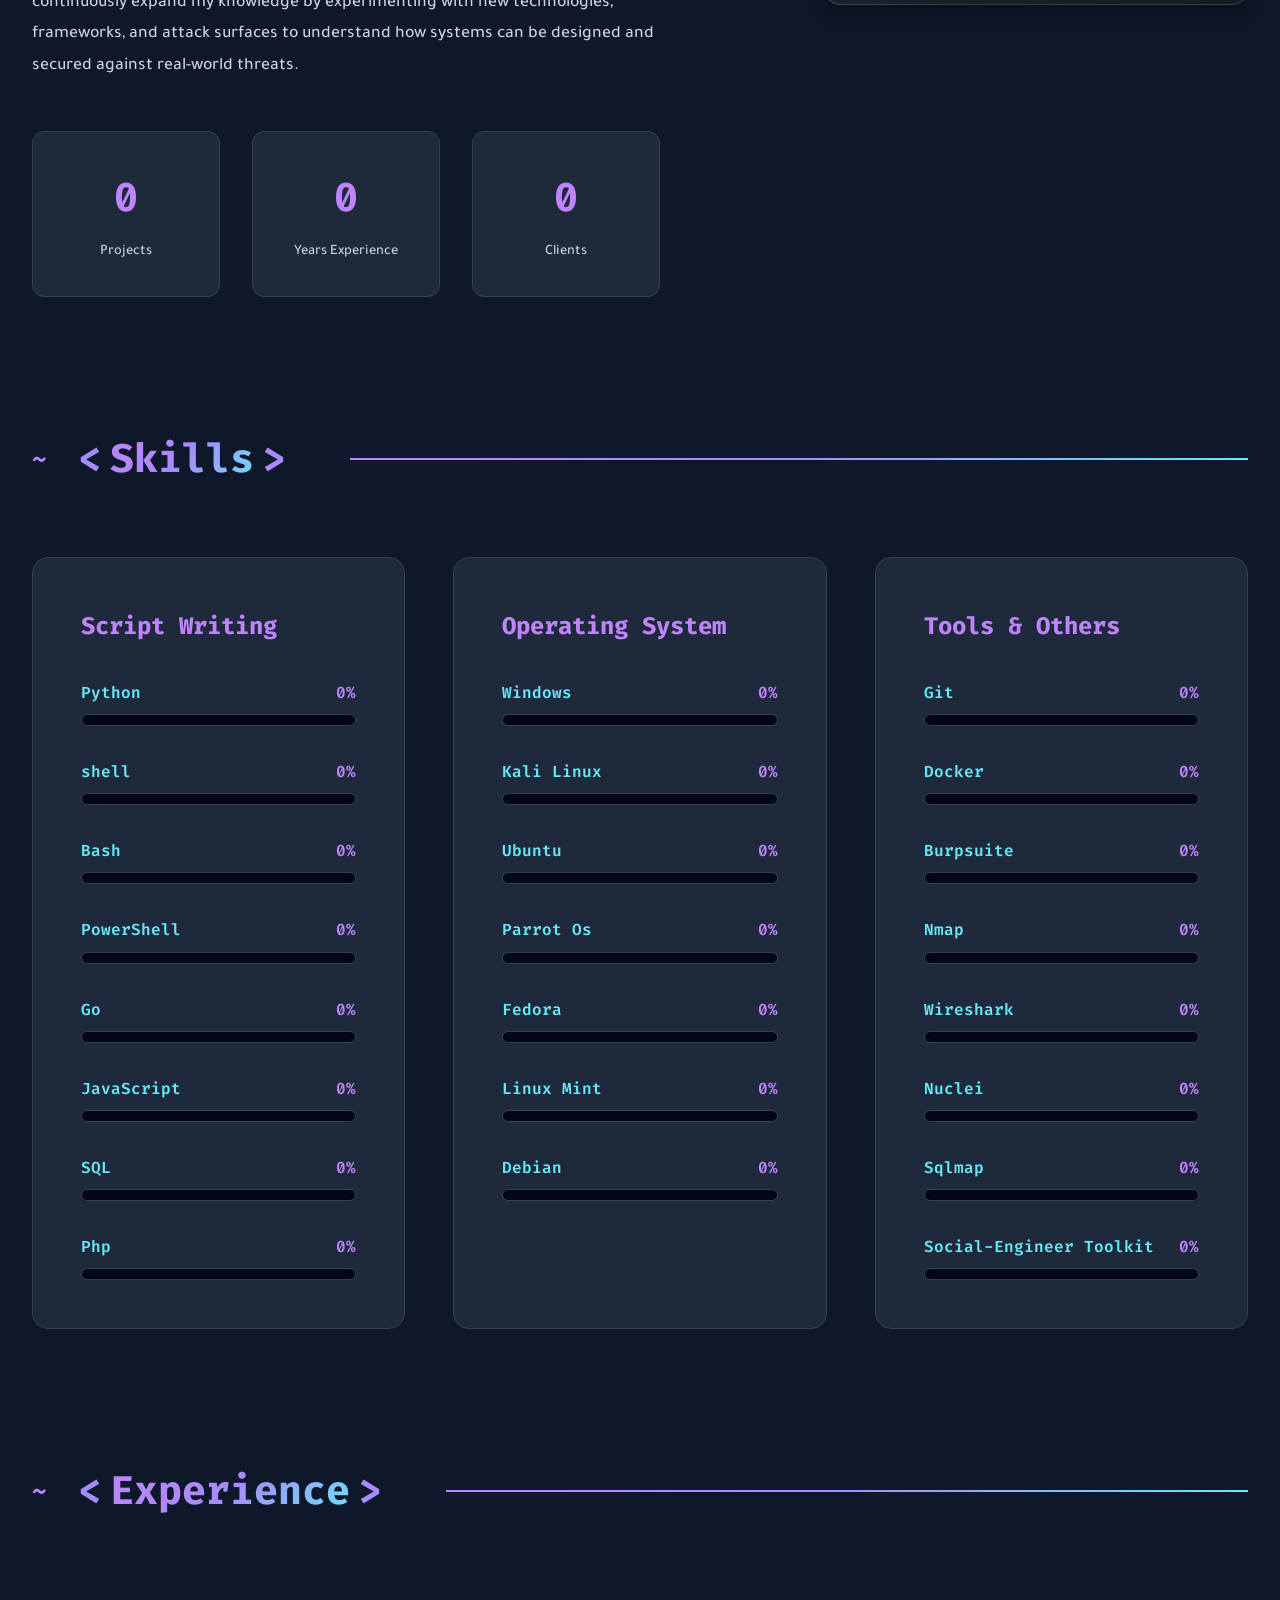
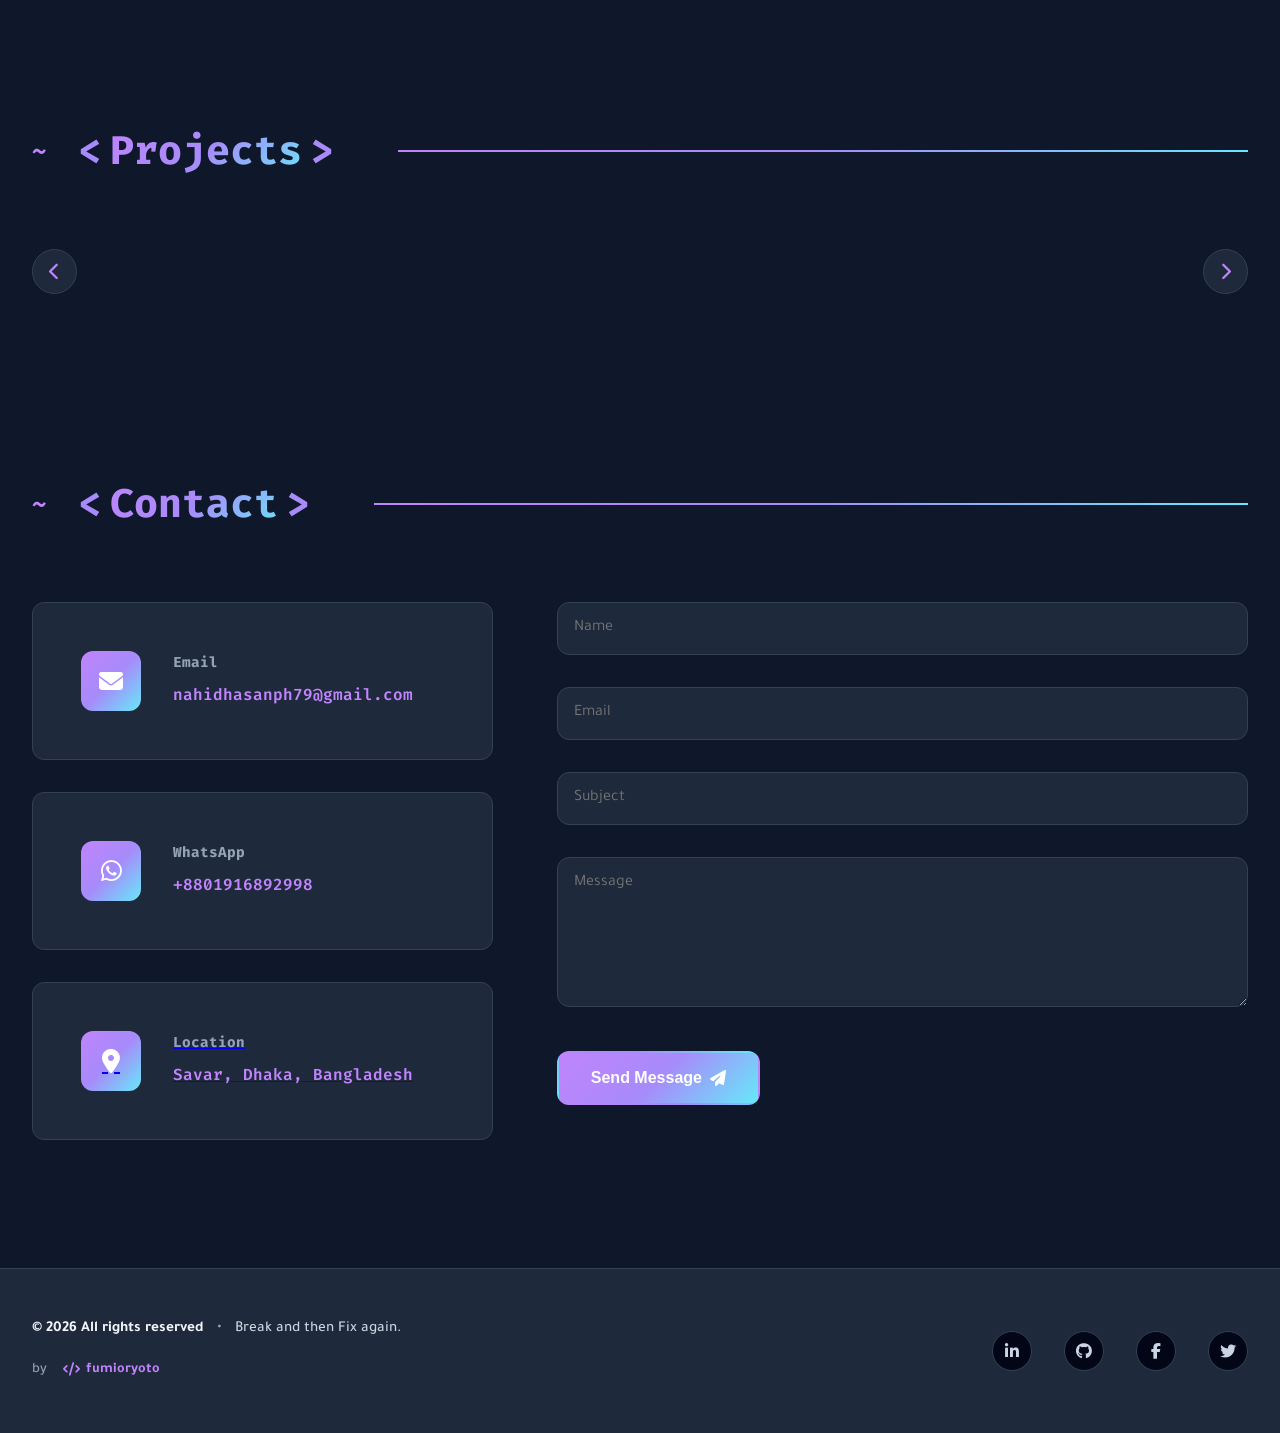
==== commit 9ff9a80a: "Remove 'Publish Work' terminology - rename to 'Add Project' and 'Your Projects'" ====
--- a/index.html
+++ b/index.html
@@ -665,8 +665,8 @@
                       <!-- Projects Panel -->
                       <div class="dashboard-tab-content active" data-tab="projects">
                           <div class="dashboard-form-panel">
-                              <h3 class="dashboard-title" data-text-en="Publish Work">Publish Work</h3>
-                              <p class="dashboard-description" data-text-en="Share your work updates and success stories. Saved entries appear in the Projects section automatically.">Share your work updates and success stories. Saved entries appear in the Projects section automatically.</p>
+                              <h3 class="dashboard-title" data-text-en="Add Project">Add Project</h3>
+                              <p class="dashboard-description" data-text-en="Add your projects and work. Saved entries appear in the Projects section automatically.">Add your projects and work. Saved entries appear in the Projects section automatically.</p>
                               <form id="dashboardForm" class="dashboard-form">
                                   <input type="hidden" name="dashboardIndex" id="dashboardIndex" value="">
                                   <div class="form-group">
@@ -691,8 +691,8 @@
                               </form>
                           </div>
                           <div class="dashboard-list-panel">
-                              <h3 class="dashboard-title" data-text-en="Published Work">Published Work</h3>
-                              <p class="dashboard-description" data-text-en="Saved work posts appear here and in the Projects section above.">Saved work posts appear here and in the Projects section above.</p>
+                              <h3 class="dashboard-title" data-text-en="Your Projects">Your Projects</h3>
+                              <p class="dashboard-description" data-text-en="Your saved projects appear here and in the Projects section above.">Your saved projects appear here and in the Projects section above.</p>
                               <div id="dashboardList" class="dashboard-list"></div>
                           </div>
                       </div>
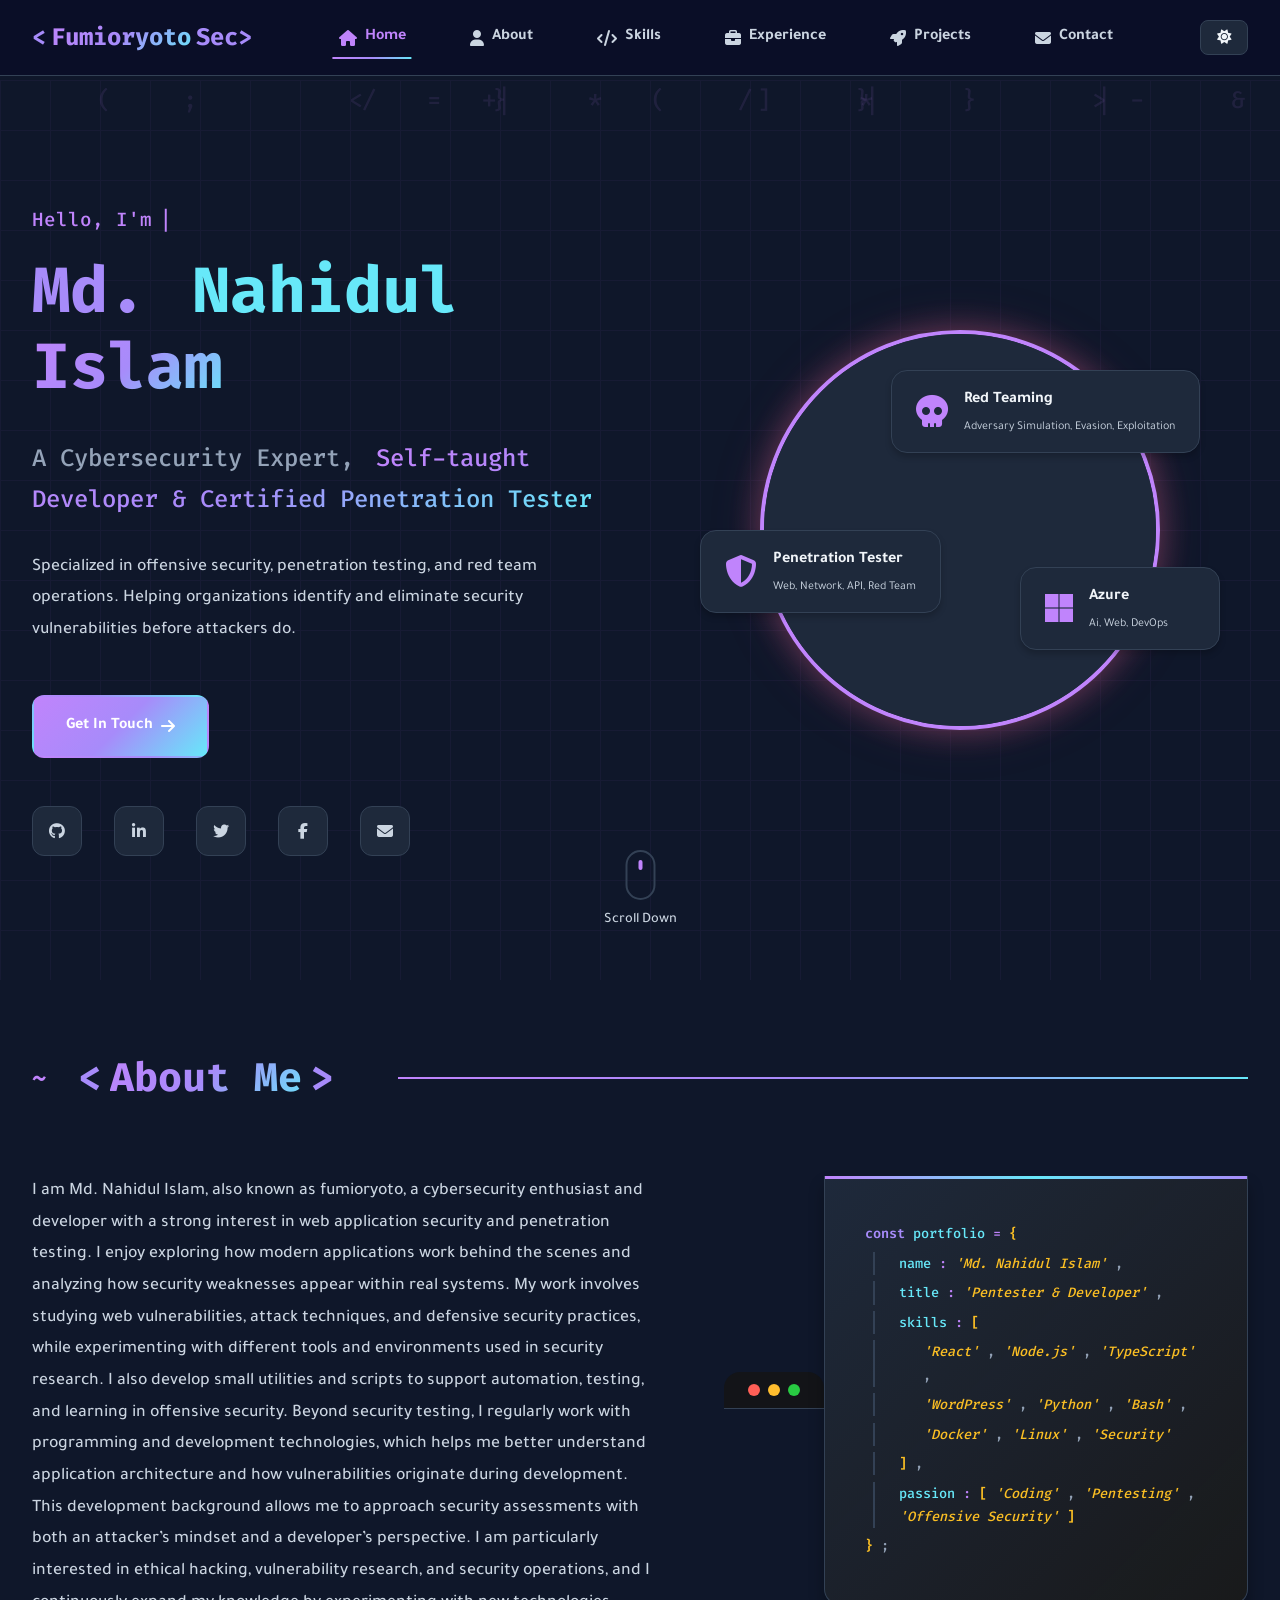
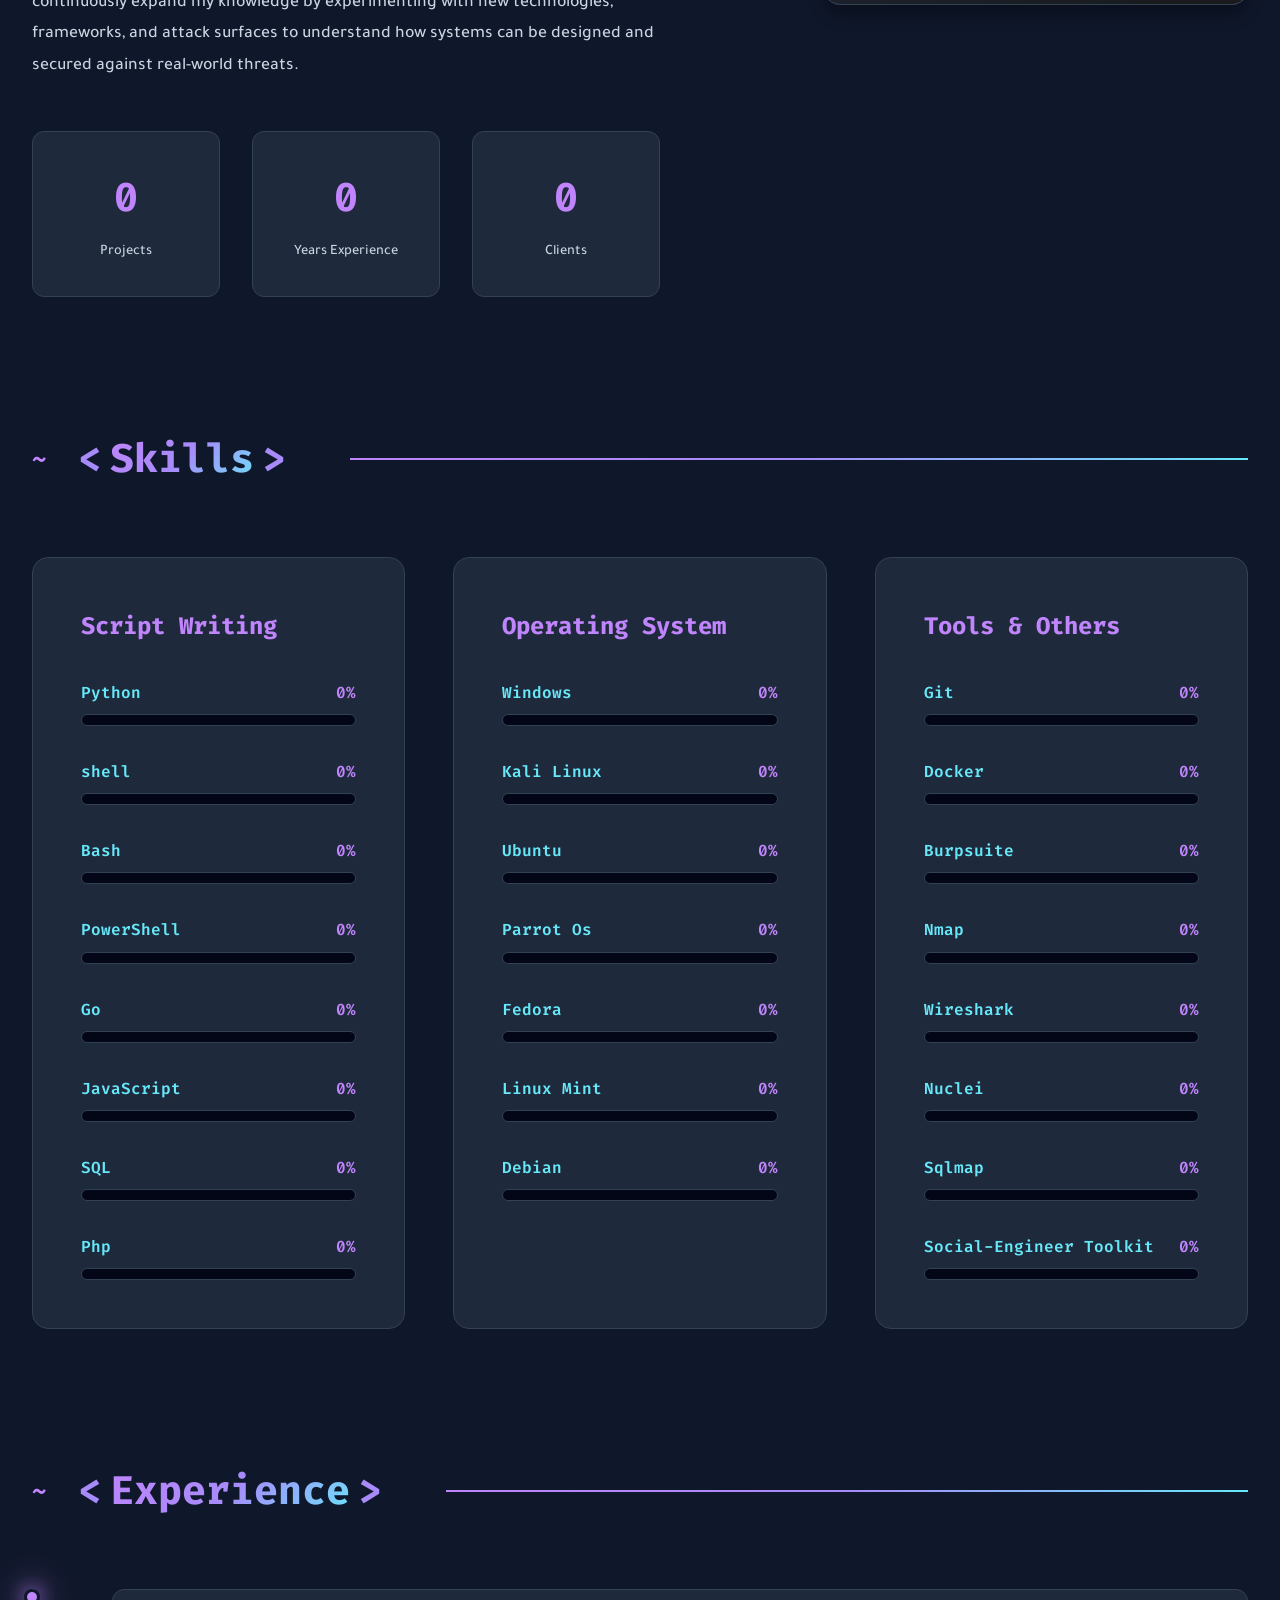
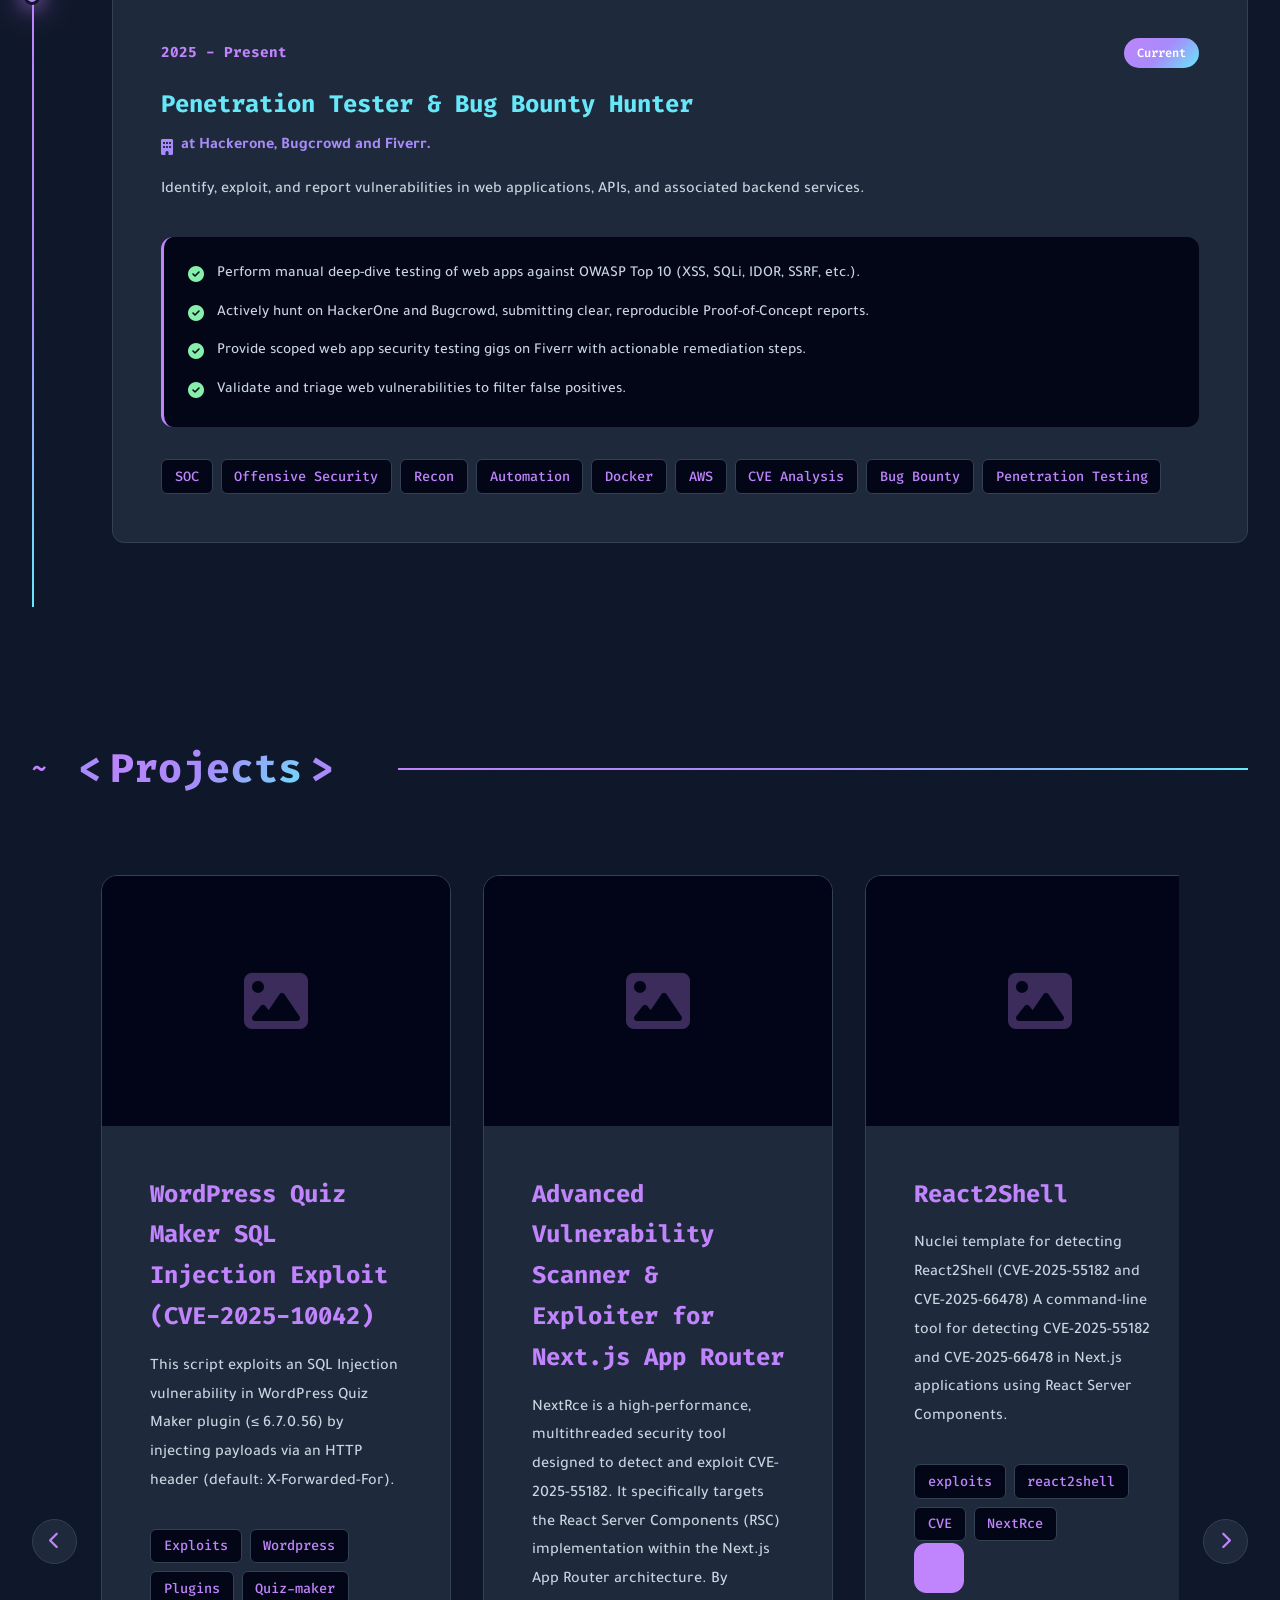
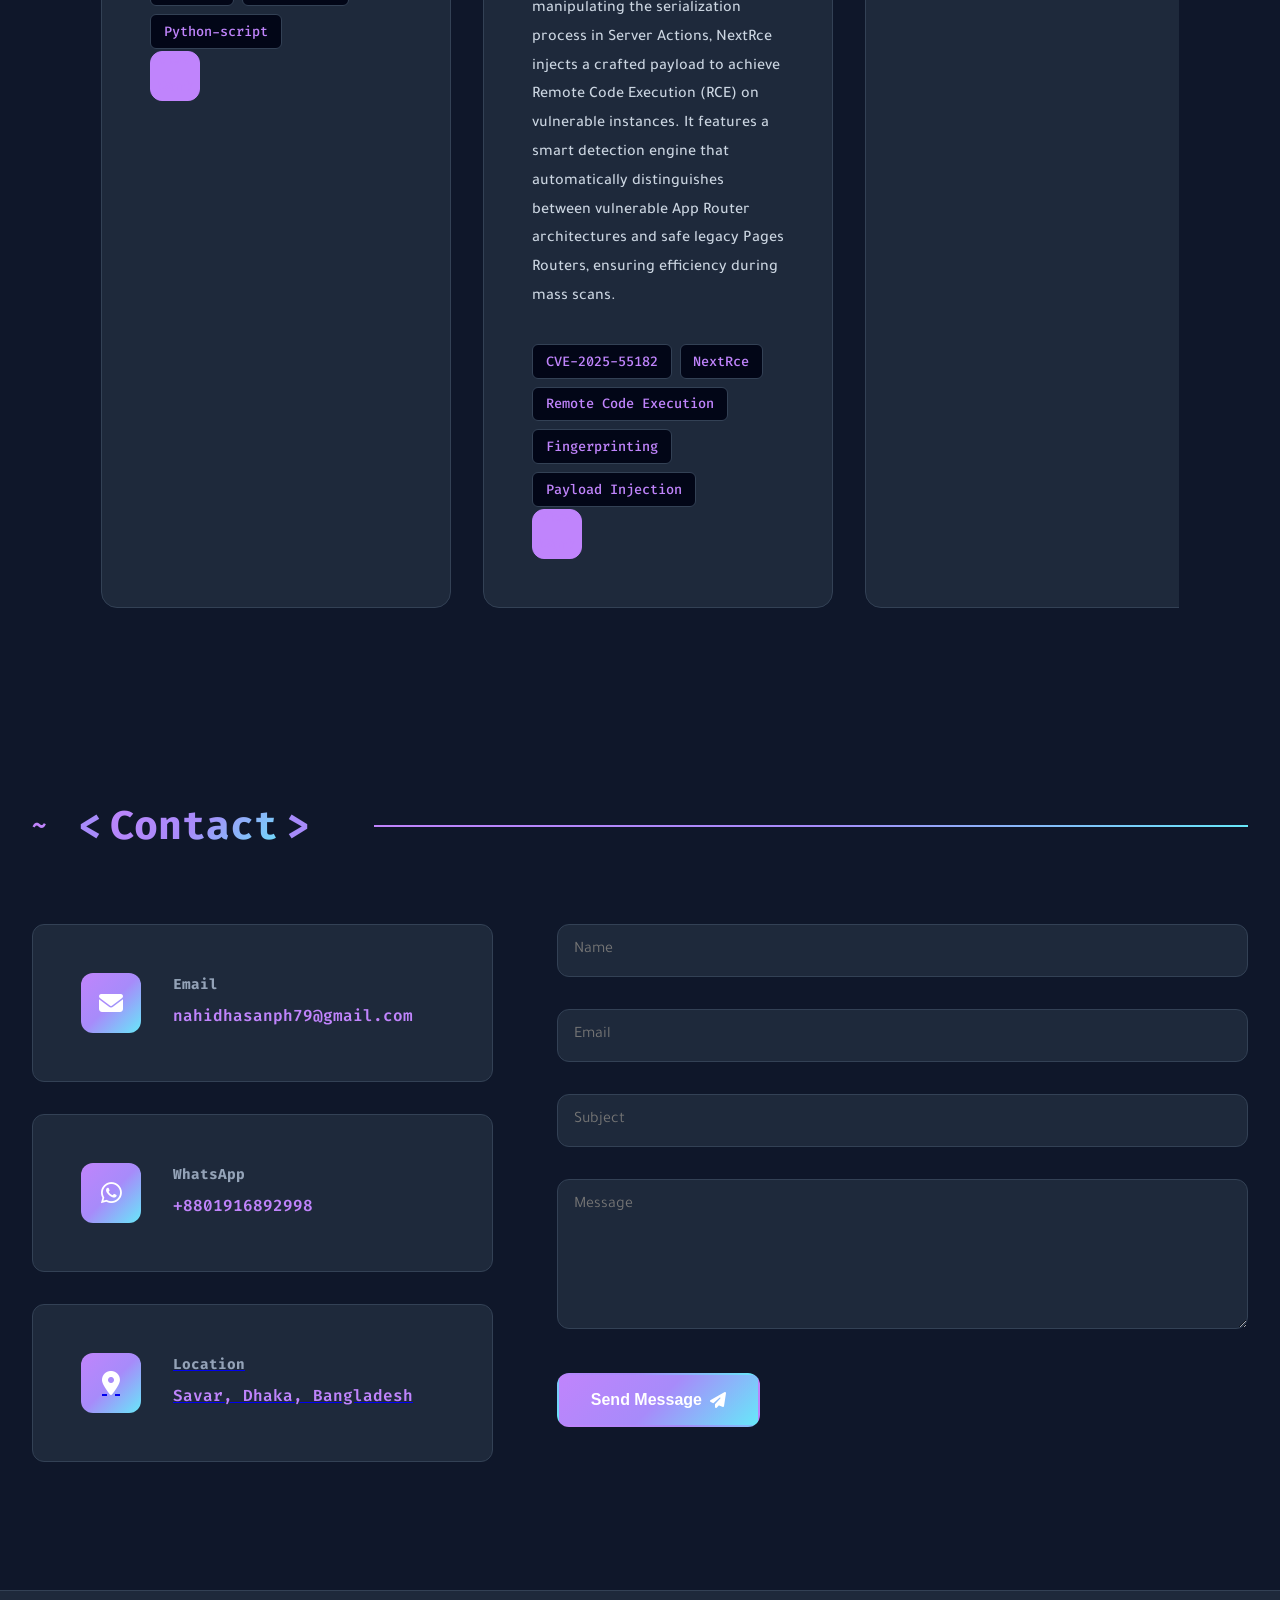
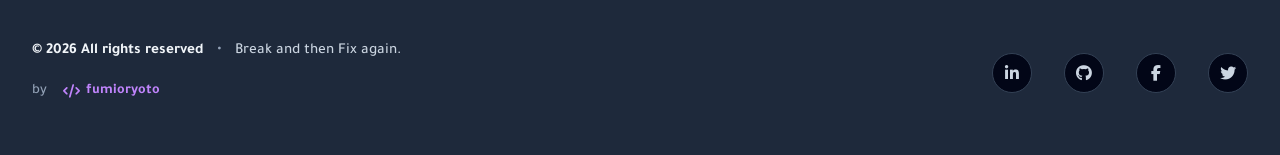
==== commit 0716a812: "Update index.html" ====
--- a/index.html
+++ b/index.html
@@ -43,7 +43,7 @@
             <div class="nav-brand">
                 <div class="brand-logo">
                     <span class="logo-bracket">&lt;</span>
-                    <span class="logo-text">Dev</span>
+                    <span class="logo-text">Fumioryoto</span>
                     <span class="logo-bracket">Sec&gt;</span>
                 </div>
             </div>
--- a/style.css
+++ b/style.css
@@ -746,6 +746,21 @@
 @media (max-width: 768px) {
     .floating-badge {
         animation: floatBadge 4s ease-in-out infinite;
+        min-width: auto;
+        padding: 0.75rem 1rem;
+        font-size: 0.9rem;
+    }
+    
+    .floating-badge i {
+        font-size: 1.5rem;
+    }
+    
+    .badge-title {
+        font-size: 0.9rem;
+    }
+    
+    .badge-libs {
+        font-size: 0.65rem;
     }
 }
 
@@ -807,6 +822,29 @@
     top: 50%;
     left: -15%;
     animation-delay: 2s;
+}
+
+@media (max-width: 779px) {
+    .badge-1 {
+        top: 97%;
+        left: 40px;
+        right: auto;
+        bottom: auto;
+    }
+    
+    .badge-2 {
+        top: 20%;
+        right: -70px;
+        left: auto;
+        bottom: auto;
+    }
+    
+    .badge-3 {
+        bottom: 90px;
+        right: 140px;
+        left: auto;
+        top: auto;
+    }
 }
 
 @keyframes floatBadge {
@@ -1385,6 +1423,9 @@
     font-size: 1.1rem;
     transition: all var(--transition);
     flex-shrink: 0;
+    pointer-events: auto;
+    z-index: 10;
+    position: relative;
 }
 
 .carousel-btn:hover {
@@ -2498,25 +2539,35 @@
         height: 280px;
     }
     
-    .floating-badge {
-        display: none;
-    }
-    
     .scroll-indicator {
         bottom: 1rem;
     }
     
+    .floating-badge {
+        display: flex;
+        min-width: auto;
+        padding: 0.7rem 0.9rem;
+        font-size: 0.85rem;
+        position: absolute;
+        gap: 0.7rem;
+    }
+    
+    .floating-badge i {
+        font-size: 1.3rem;
+    }
+    
     .badge-content {
-        display: none;
-    }
-    
-    .floating-badge {
-        min-width: auto;
-        padding: 0.8rem 1rem;
-    }
-    
-    .floating-badge i {
-        font-size: 1.5rem;
+        display: flex;
+        flex-direction: column;
+        gap: 0.2rem;
+    }
+    
+    .badge-title {
+        font-size: 0.8rem;
+    }
+    
+    .badge-libs {
+        font-size: 0.6rem;
     }
 }
 
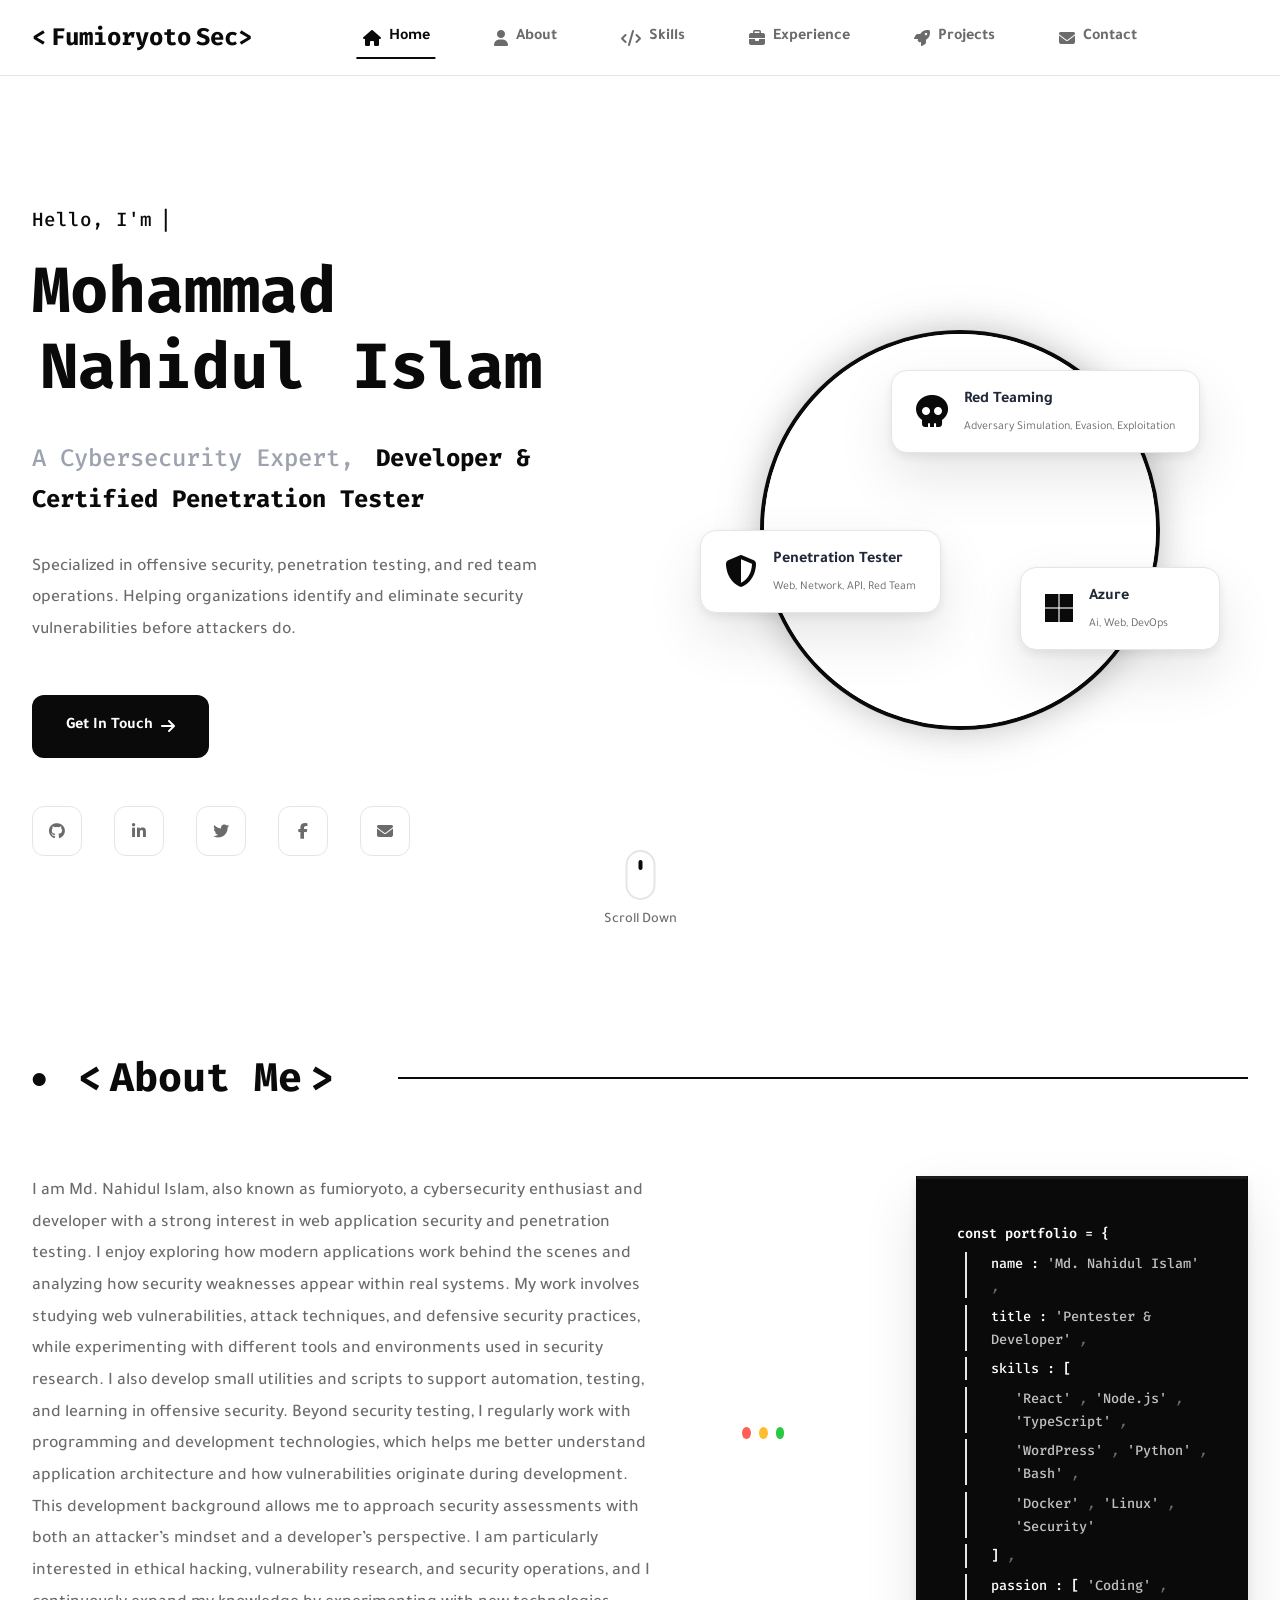
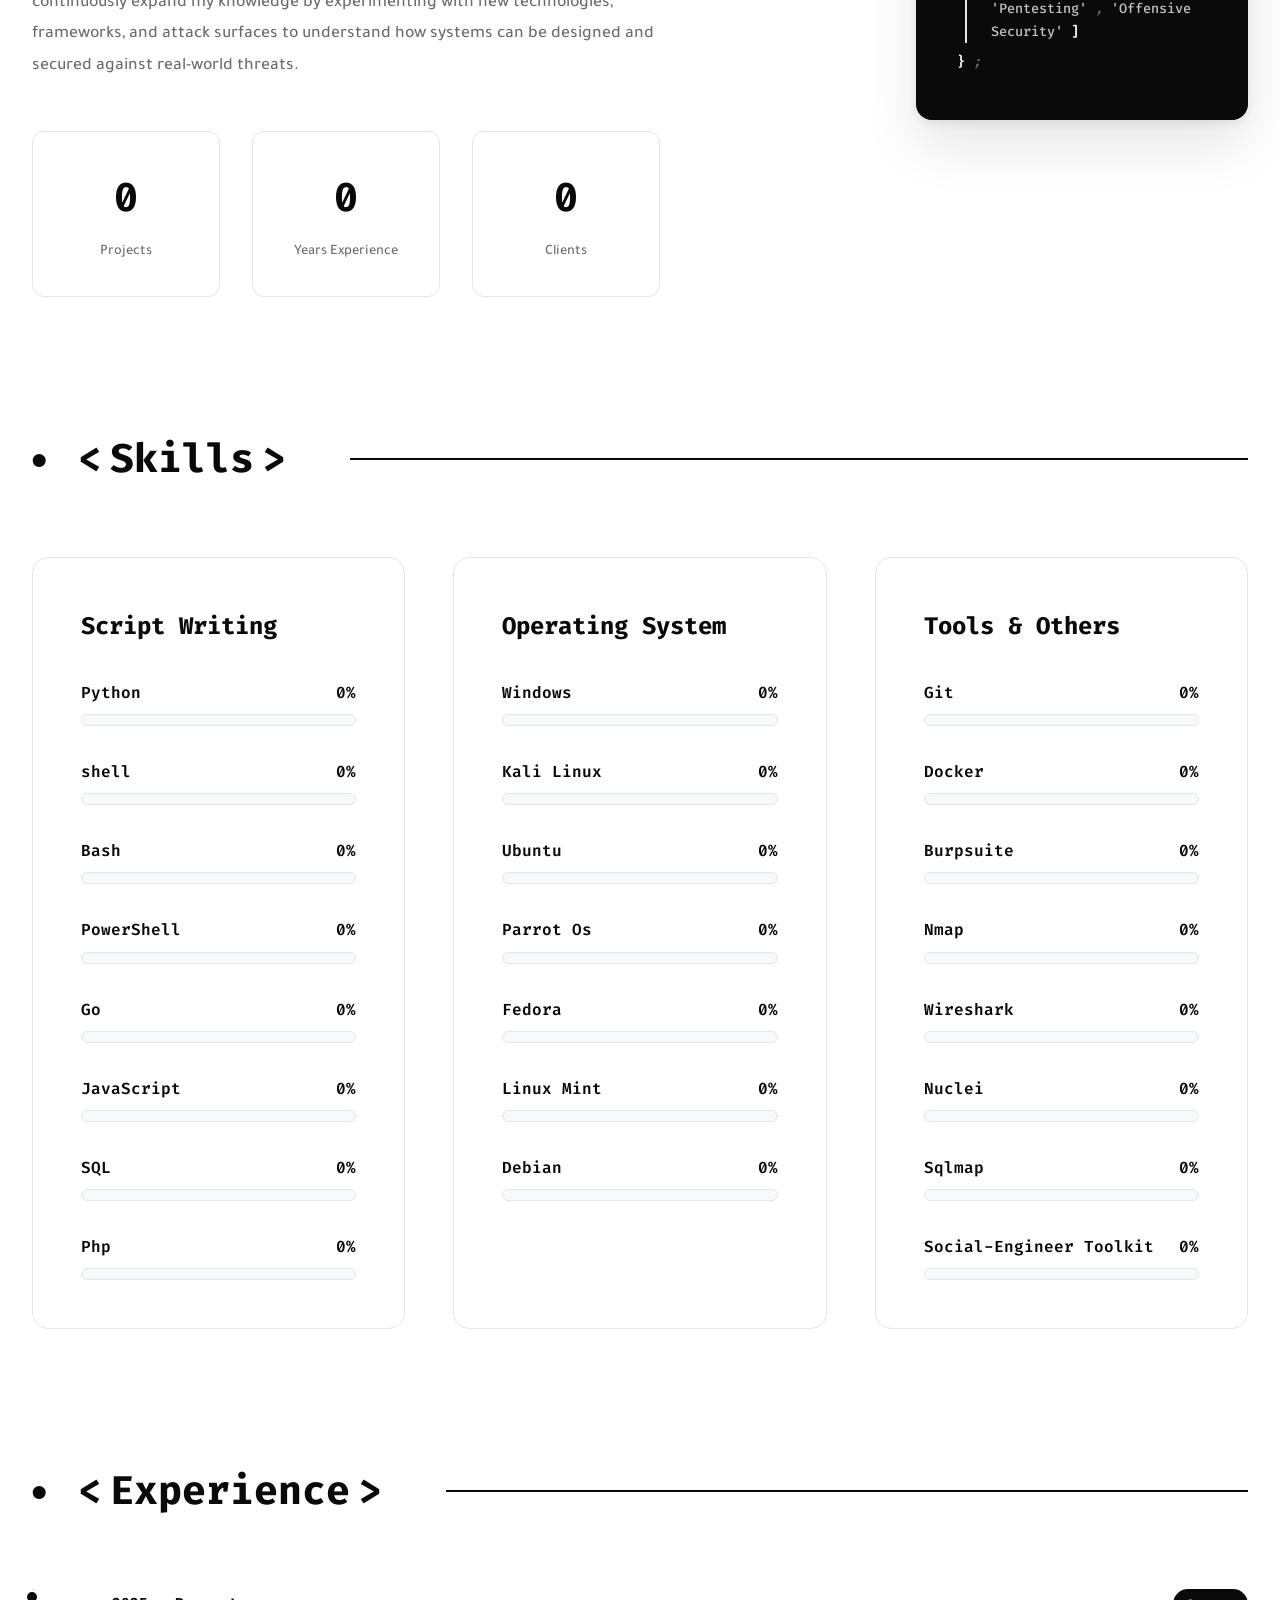
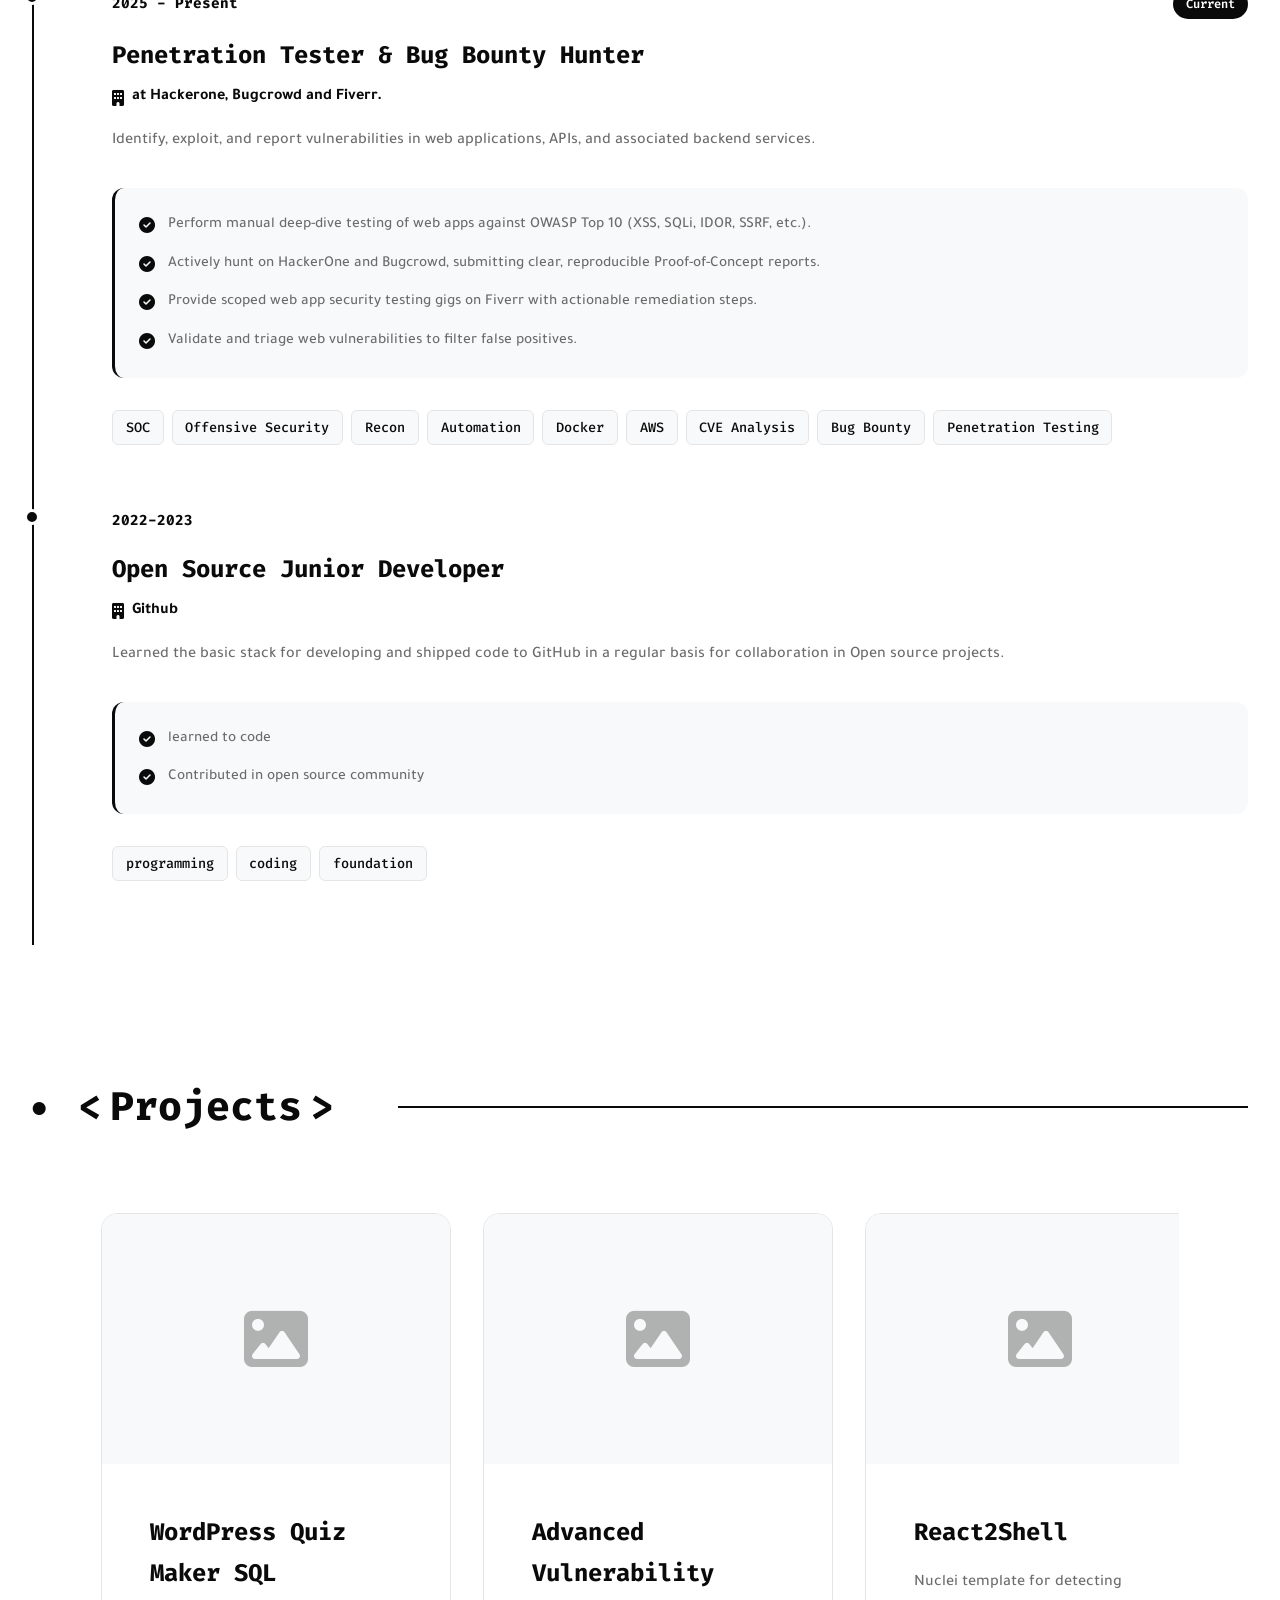
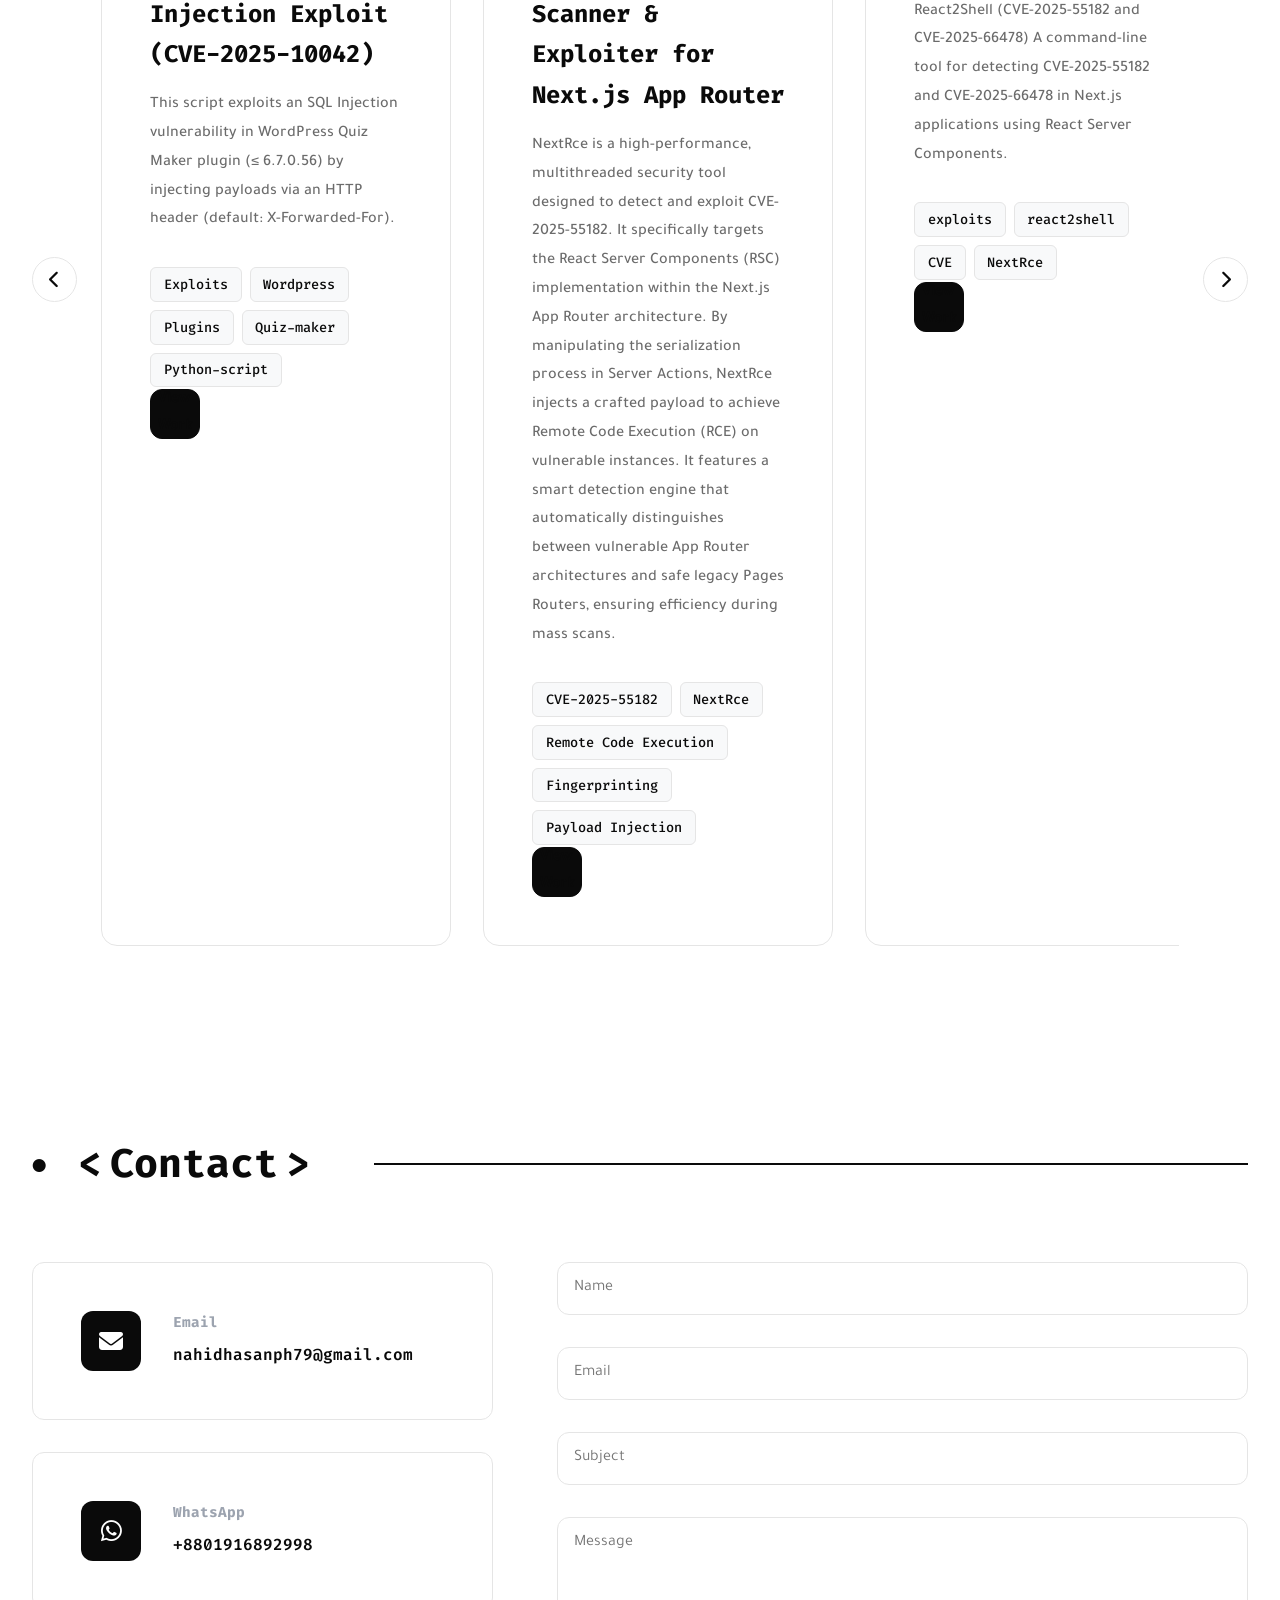
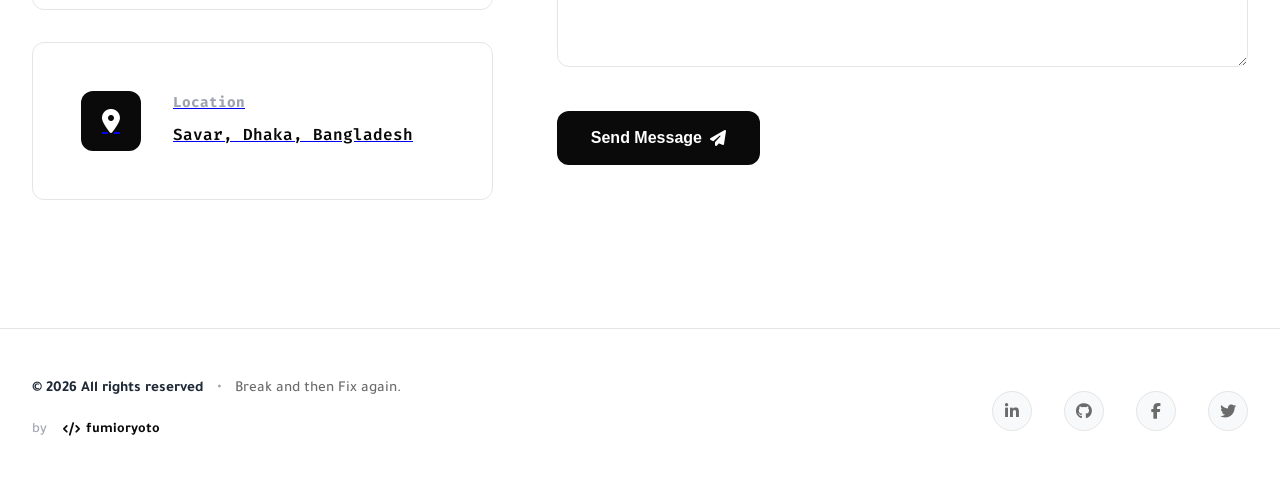
==== commit 395a65d3: "Visual improvement" ====
--- a/index.html
+++ b/index.html
@@ -4,28 +4,28 @@
     <meta charset="UTF-8">
     <meta name="viewport" content="width=device-width, initial-scale=1.0, maximum-scale=5.0, user-scalable=yes">
     <meta http-equiv="X-UA-Compatible" content="IE=edge">
-    <meta name="description" content="Md. Nahidul Islam - Cybersecurity portfolio, pentesting and bug bounty hunting with an interactive work dashboard.">
-    <meta property="og:title" content="Md. Nahidul Islam | Cybersecurity Portfolio">
+    <meta name="description" content="Mohammad Nahidul Islam's Portfolio ">
+    <meta property="og:title" content="Mohammad Nahidul Islam | Cybersecurity Expert | Developer | Penetration Tester.">
     <meta property="og:description" content="Freelance penetration tester and bug bounty hunter. Explore skills, experience, and published work updates.">
     <meta property="og:type" content="website">
     <meta property="og:url" content="https://fumioryoto.github.io/">
     <meta property="og:image" content="image.png">
-    <title>Portfolio - Md Nahidul Islam</title>
+    <title>Portfolio - Mohammad Nahidul Islam</title>
     <link rel="stylesheet" href="style.css">
     <link rel="stylesheet" href="https://cdnjs.cloudflare.com/ajax/libs/font-awesome/6.4.0/css/all.min.css">
     <link rel="preconnect" href="https://fonts.googleapis.com">
     <link rel="preconnect" href="https://fonts.gstatic.com" crossorigin>
     <link href="https://fonts.googleapis.com/css2?family=Tajawal:wght@300;400;500;700;800;900&family=Fira+Code:wght@300;400;500;600;700&display=swap" rel="stylesheet">
 </head>
-<body class="body-main" data-theme="dark" data-lang="en" data-dir="ltr">
+<body class="body-main" data-theme="light" data-lang="en" data-dir="ltr">
     
     <!-- Loading Screen -->
     <div class="loader-screen" id="loader">
         <div class="loader-content">
             <div class="loader-code-text">
-                <div class="code-line" data-line="1"> Md. Nahidul Islam </div>
+                <div class="code-line" data-line="1"> Mohammad Nahidul Islam </div>
                 <div class="code-line" data-line="2"> CSEH | COE | CEH</div>
-                <div class="code-line" data-line="3"> Initializing...</div>
+                <div class="code-line" data-line="3"> Loading...</div>
             </div>
             <div class="loader-spinner-wrapper">
                 <div class="loader-spinner"></div>
@@ -81,9 +81,6 @@
             
             <div class="nav-controls">
 
-                <button class="theme-toggle" id="themeToggle" title="Toggle Theme">
-                    <i class="fas fa-moon"></i>
-                </button>
                 <button class="menu-toggle" id="menuToggle" title="Toggle Menu">
                     <span></span>
                     <span></span>
@@ -112,7 +109,7 @@
                     </div>
                     
                     <h1 class="hero-name" id="heroName">
-                        <span class="name-prefix">Md. </span>
+                        <span class="name-prefix">Mohammad</span>
                         <span class="name-operator">Nahidul</span>
                         <span class="name-value">Islam</span>
                     
@@ -120,7 +117,7 @@
                     
                     <div class="hero-title">
                         <span class="title-prefix">A Cybersecurity Expert,</span>
-                        <span class="title-text" data-text-en="Self-taught Developer & Certified Penetration Tester" >Self-taught Developer & Certified Penetration Tester</span>
+                        <span class="title-text" data-text-en="Developer & Certified Penetration Tester" >Developer & Certified Penetration Tester</span>
                     </div>
                     
                     <p class="hero-description" data-text-en="Specialized in offensive security, penetration testing, and red team operations. Helping organizations identify and eliminate security vulnerabilities before attackers do.">
@@ -203,7 +200,7 @@
         <section id="about" class="section about-section">
             <div class="section-container">
                 <div class="section-header">
-                    <span class="section-number">~</span>
+                    <span class="section-number">●</span>
                     <h2 class="section-title">
                         <span class="title-bracket">&lt;</span>
                         <span class="title-text" data-text-en="About Me">About Me</span>
@@ -250,13 +247,14 @@
                     
                     <div class="about-image-wrapper">
                         <div class="about-image-container">
-                            <div class="code-block-header">
-                                <div class="code-window-controls">
-                                    <span class="window-control red"></span>
-                                    <span class="window-control yellow"></span>
-                                    <span class="window-control green"></span>
-                                </div>
-                            </div>
+<div class="code-block-header">
+                             <div class="code-window-controls">
+                                <span class="window-control red"></span>
+                                <span class="window-control yellow"></span>
+                                <span class="window-control green"></span>
+                                <span class="filename">●/portfolio · zsh</span>
+                             </div>
+                         </div>
                             <div class="code-block">
                                 <div class="code-line">
                                     <span class="code-keyword">const</span>
@@ -334,7 +332,7 @@
         <section id="skills" class="section skills-section">
             <div class="section-container">
                 <div class="section-header">
-                    <span class="section-number">~</span>
+                    <span class="section-number">●</span>
                     <h2 class="section-title">
                         <span class="title-bracket">&lt;</span>
                         <span class="title-text" data-text-en="Skills">Skills</span>
@@ -587,7 +585,7 @@
         <section id="experience" class="section experience-section">
             <div class="section-container">
                 <div class="section-header">
-                    <span class="section-number">~</span>
+                    <span class="section-number">●</span>
                     <h2 class="section-title">
                         <span class="title-bracket">&lt;</span>
                         <span class="title-text" data-text-en="Experience">Experience</span>
@@ -609,7 +607,7 @@
         <section id="projects" class="section projects-section">
             <div class="section-container">
                 <div class="section-header">
-                    <span class="section-number">~</span>
+                    <span class="section-number">●</span>
                     <h2 class="section-title">
                         <span class="title-bracket">&lt;</span>
                         <span class="title-text" data-text-en="Projects" >Projects</span>
@@ -634,7 +632,7 @@
               <div class="section-container">
                   <div class="section-header dashboard-section-header">
                       <div class="dashboard-header-content">
-                          <span class="section-number">~</span>
+                          <span class="section-number">●</span>
                           <h2 class="section-title">
                               <span class="title-bracket">&lt;</span>
                               <span class="title-text" data-text-en="Dashboard">Dashboard</span>
@@ -752,7 +750,7 @@
         <section id="contact" class="section contact-section">
             <div class="section-container">
                 <div class="section-header">
-                    <span class="section-number">~</span>
+                    <span class="section-number">●</span>
                     <h2 class="section-title">
                         <span class="title-bracket">&lt;</span>
                         <span class="title-text" data-text-en="Contact">Contact</span>
--- a/style.css
+++ b/style.css
@@ -1,46 +1,40 @@
 :root {
-    --primary: #c084fc;
-    --secondary: #a78bfa;
-    --accent: #fbbf24;
-    --cyan: #67e8f9;
-    --purple: #a78bfa;
-    --green: #86efac;
-    --bg-dark: #0f172a;
-    --bg-darker: #020617;
-    --bg-card: #1e293b;
-    --bg-hover: #334155;
-    --border: #334155;
-    --text-primary: #f1f5f9;
-    --text-secondary: #cbd5e1;
-    --text-muted: #94a3b8;
-    --gradient-1: linear-gradient(135deg, #c084fc 0%, #a78bfa 50%, #67e8f9 100%);
-    --gradient-2: linear-gradient(135deg, #67e8f9 0%, #a78bfa 50%, #fbbf24 100%);
-    --gradient-3: linear-gradient(135deg, #86efac 0%, #67e8f9 100%);
-    --shadow-sm: 0 2px 4px rgba(0,0,0,0.1);
-    --shadow-md: 0 4px 6px rgba(0,0,0,0.2);
-    --shadow-lg: 0 10px 15px rgba(0,0,0,0.3);
-    --shadow-xl: 0 20px 25px rgba(0,0,0,0.4);
-    --shadow-glow: 0 0 30px rgba(192,132,252,0.3);
-    --spacing-xs: 0.5rem;
-    --spacing-sm: 1rem;
-    --spacing-md: 2rem;
-    --spacing-lg: 3rem;
-    --spacing-xl: 4rem;
+    --primary: #0a0a0a;
+    --secondary: #0a0a0a;
+    --accent: #0a0a0a;
+    --cyan: #0a0a0a;
+    --purple: #0a0a0a;
+    --green: #0a0a0a;
+    --bg-dark: #fafafa;
+    --bg-darker: #f8f9fa;
+    --bg-card: #ffffff;
+    --bg-hover: #f0f0f0;
+    --border: #e5e5e5;
+    --text-primary: #1f2937;
+    --text-secondary: #6b6b6b;
+    --text-muted: #9ca3af;
+    --gradient-1: #0a0a0a;
+    --gradient-2: #0a0a0a;
+    --gradient-3: #0a0a0a;
+    --shadow-sm: 0 1px 2px rgba(0, 0, 0, 0.04), 0 8px 24px rgba(0, 0, 0, 0.05);
+    --shadow-md: 0 4px 12px rgba(0, 0, 0, 0.08), 0 24px 56px rgba(0, 0, 0, 0.10);
+    --shadow-lg: 0 4px 12px rgba(0, 0, 0, 0.08), 0 24px 56px rgba(0, 0, 0, 0.10);
+    --shadow-xl: 0 8px 24px rgba(0, 0, 0, 0.12), 0 48px 80px rgba(0, 0, 0, 0.15);
     --transition: 0.2s cubic-bezier(0.4, 0, 0.2, 1);
     --transition-fast: 0.15s cubic-bezier(0.4, 0, 0.2, 1);
     --transition-smooth: 0.25s cubic-bezier(0.25, 0.46, 0.45, 0.94);
-    --font-primary: 'Tajawal', sans-serif;
-    --font-code: 'Fira Code', monospace;
+    --font-primary: 'Tajawal', -apple-system, BlinkMacSystemFont, 'Inter', system-ui, sans-serif;
+    --font-code: 'Fira Code', ui-monospace, 'SF Mono', 'JetBrains Mono', Menlo, Monaco, monospace;
 }
 
 [data-theme="light"] {
     --bg-dark: #ffffff;
     --bg-darker: #f8f9fa;
     --bg-card: #ffffff;
-    --bg-hover: #f1f3f5;
-    --border: #e5e7eb;
+    --bg-hover: #f0f0f0;
+    --border: #e5e5e5;
     --text-primary: #1f2937;
-    --text-secondary: #4b5563;
+    --text-secondary: #6b6b6b;
     --text-muted: #9ca3af;
 }
 
@@ -148,7 +142,7 @@
     height: 60px;
     border: 3px solid var(--border);
     border-top-color: var(--primary);
-    border-right-color: var(--cyan);
+    border-right-color: var(--primary);
     border-radius: 50%;
     animation: spin 1s linear infinite;
     margin: 0 auto;
@@ -191,7 +185,7 @@
     top: 0;
     left: 0;
     width: 100%;
-    background: rgba(10, 14, 39, 0.9);
+    background: rgba(255, 255, 255, 0.9);
     backdrop-filter: blur(20px);
     -webkit-backdrop-filter: blur(20px);
     border-bottom: 1px solid var(--border);
@@ -201,12 +195,12 @@
 
 @supports not (backdrop-filter: blur(20px)) {
     .main-header {
-        background: rgba(10, 14, 39, 0.95);
+        background: rgba(255, 255, 255, 0.95);
     }
 }
 
 .main-header.scrolled {
-    background: rgba(10, 14, 39, 0.95);
+    background: rgba(255, 255, 255, 0.95);
     box-shadow: var(--shadow-md);
 }
 
@@ -235,14 +229,11 @@
 }
 
 .logo-bracket {
-    color: var(--purple);
+    color: var(--primary);
 }
 
 .logo-text {
-    background: var(--gradient-1);
-    -webkit-background-clip: text;
-    -webkit-text-fill-color: transparent;
-    background-clip: text;
+    color: var(--primary);
 }
 
 .nav-menu {
@@ -272,7 +263,7 @@
     transform: translateX(-50%);
     width: 0;
     height: 2px;
-    background: var(--gradient-1);
+    background: var(--primary);
     transition: width var(--transition);
 }
 
@@ -296,7 +287,6 @@
 }
 
 .lang-toggle,
-.theme-toggle,
 .menu-toggle {
     background: var(--bg-card);
     border: 1px solid var(--border);
@@ -311,8 +301,7 @@
     font-size: 0.9rem;
 }
 
-.lang-toggle:hover,
-.theme-toggle:hover {
+.lang-toggle:hover {
     background: var(--bg-hover);
     border-color: var(--primary);
     color: var(--primary);
@@ -355,6 +344,7 @@
     position: relative;
     overflow: hidden;
     padding: 4rem 0;
+    background: var(--bg-dark);
 }
 
 .hero-background {
@@ -488,19 +478,16 @@
 }
 
 .name-prefix {
-    color: var(--purple);
+    color: var(--primary);
 }
 
 .name-operator {
-    color: var(--cyan);
+    color: var(--primary);
     margin: 0 0.5rem;
 }
 
 .name-value {
-    background: var(--gradient-1);
-    -webkit-background-clip: text;
-    -webkit-text-fill-color: transparent;
-    background-clip: text;
+    color: var(--primary);
 }
 
 .name-suffix {
@@ -510,7 +497,7 @@
 .hero-title {
     font-family: var(--font-code);
     font-size: 1.5rem;
-    color: var(--cyan);
+    color: var(--primary);
     margin-bottom: 2rem;
 }
 
@@ -549,14 +536,14 @@
 }
 
 .btn-primary {
-    background: var(--gradient-1);
+    background: var(--primary);
     color: white;
     border-color: transparent;
 }
 
 .btn-primary:hover {
     transform: translateY(-2px);
-    box-shadow: 0 5px 20px rgba(192,132,252,0.3);
+    box-shadow: var(--shadow-md);
 }
 
 .btn-secondary {
@@ -566,10 +553,10 @@
 }
 
 .btn-secondary:hover {
-    background: var(--primary);
-    color: white;
+    background: var(--bg-hover);
+    color: var(--primary);
     transform: translateY(-2px);
-    box-shadow: 0 5px 20px rgba(192,132,252,0.3);
+    box-shadow: var(--shadow-md);
 }
 
 .hero-social {
@@ -600,7 +587,7 @@
     border-color: var(--primary);
     color: var(--primary);
     transform: translateY(-3px);
-    box-shadow: 0 5px 15px rgba(192,132,252,0.2);
+    box-shadow: var(--shadow-md);
 }
 
 .hero-image-wrapper {
@@ -623,7 +610,7 @@
     transform: translate(-50%, -50%);
     width: 120%;
     height: 120%;
-    background: radial-gradient(circle, rgba(255,107,157,0.2) 0%, transparent 70%);
+    background: radial-gradient(circle, rgba(10, 10, 10, 0.1) 0%, transparent 70%);
     border-radius: 50%;
     animation: pulse 3s ease-in-out infinite;
 }
@@ -631,11 +618,11 @@
 @keyframes pulse {
     0%, 100% {
         transform: translate(-50%, -50%) scale(1);
-        opacity: 0.5;
+        opacity: 0.3;
     }
     50% {
         transform: translate(-50%, -50%) scale(1.1);
-        opacity: 0.8;
+        opacity: 0.5;
     }
 }
 
@@ -653,26 +640,15 @@
     }
     
     .profile-image-frame {
-        box-shadow: 0 0 20px rgba(255,107,157,0.2),
-                    0 0 40px rgba(255,107,157,0.05);
+        box-shadow: 0 0 20px rgba(10, 10, 10, 0.15),
+                    0 0 40px rgba(10, 10, 10, 0.08);
     }
 }
 
 @media (prefers-reduced-motion: reduce) {
     .profile-image-glow {
         animation: none;
-        opacity: 0.5;
-    }
-}
-
-@media (max-width: 768px) {
-    .profile-image-glow {
-        animation: pulse 4s ease-in-out infinite;
-    }
-    
-    .profile-image-frame {
-        box-shadow: 0 0 20px rgba(255,107,157,0.2),
-                    0 0 40px rgba(255,107,157,0.05);
+        opacity: 0.3;
     }
 }
 
@@ -683,8 +659,8 @@
     border-radius: 50%;
     border: 4px solid var(--primary);
     box-shadow: 
-        0 0 30px rgba(255,107,157,0.3),
-        0 0 60px rgba(255,107,157,0.1);
+        0 0 30px rgba(10, 10, 10, 0.15),
+        0 0 60px rgba(10, 10, 10, 0.08);
     overflow: hidden;
     background: var(--bg-card);
 }
@@ -703,6 +679,25 @@
     .floating-badge {
         animation: floatBadge 4s ease-in-out infinite;
     }
+}
+
+@media (prefers-reduced-motion: reduce) {
+    .profile-image-glow {
+        animation: none;
+        opacity: 0.3;
+    }
+}
+
+@media (max-width: 768px) {
+    .profile-image-glow {
+        animation: pulse 4s ease-in-out infinite;
+    }
+    
+    .profile-image-frame {
+        box-shadow: 0 0 20px rgba(10, 10, 10, 0.15),
+                    0 0 40px rgba(10, 10, 10, 0.08);
+    }
+}
 }
 
 @media (prefers-reduced-motion: reduce) {
@@ -778,7 +773,7 @@
 .floating-badge:hover {
     transform: translateY(-3px) scale(1.03);
     border-color: var(--primary);
-    box-shadow: 0 5px 20px rgba(192,132,252,0.25);
+    box-shadow: var(--shadow-md);
 }
 
 .floating-badge i {
@@ -934,20 +929,18 @@
 }
 
 .title-bracket {
-    color: var(--purple);
+    color: var(--primary);
 }
 
 .title-text {
-    background: var(--gradient-1);
-    -webkit-background-clip: text;
-    -webkit-text-fill-color: transparent;
-    background-clip: text;
+    color: var(--primary);
+    font-weight: 800;
 }
 
 .section-line {
     flex: 1;
     height: 2px;
-    background: var(--gradient-1);
+    background: var(--primary);
     margin-inline-start: 2rem;
 }
 
@@ -1012,12 +1005,31 @@
 
 .code-block-header {
     display: flex;
-    justify-content: space-between;
-    align-items: center;
-    padding: 0.75rem 1.5rem;
-    background: rgba(var(--bg-darker-rgb, 20, 20, 20), 0.8);
-    border-bottom: 1px solid var(--border);
-    border-radius: 16px 16px 0 0;
+    align-items: center;
+    gap: 8px;
+    padding: 14px 18px;
+    background: rgba(255, 255, 255, 0.04);
+    border-bottom: 1px solid rgba(255, 255, 255, 0.08);
+}
+
+.code-window-controls {
+    display: flex;
+    gap: 0.5rem;
+}
+
+.code-window-controls .dot {
+    width: 12px;
+    height: 12px;
+    border-radius: 50%;
+    background: rgba(255, 255, 255, 0.15);
+}
+
+.code-window-controls .filename {
+    margin-left: 12px;
+    color: rgba(255, 255, 255, 0.55);
+    font-family: var(--font-code);
+    font-size: 12px;
+    letter-spacing: 0.05em;
 }
 
 .code-window-controls {
@@ -1045,8 +1057,8 @@
 }
 
 .code-block {
-    background: linear-gradient(135deg, var(--bg-card) 0%, rgba(var(--bg-card-rgb, 26, 26, 26), 0.95) 100%);
-    border: 1px solid var(--border);
+    background: var(--primary);
+    border: 1px solid var(--primary);
     border-top: none;
     border-radius: 0 0 16px 16px;
     padding: 2.5rem;
@@ -1054,16 +1066,25 @@
     font-size: 0.85rem;
     line-height: 1.7;
     box-shadow: var(--shadow-lg);
-    backdrop-filter: blur(10px);
-    -webkit-backdrop-filter: blur(10px);
     position: relative;
     overflow: hidden;
 }
 
 @supports not (backdrop-filter: blur(10px)) {
-    .code-block {
-        background: linear-gradient(135deg, var(--bg-card) 0%, rgba(var(--bg-card-rgb, 26, 26, 26), 0.98) 100%);
-    }
+.code-block {
+    background: var(--primary);
+    color: #d4d4d4;
+    border: 1px solid var(--primary);
+    border-top: none;
+    border-radius: 0 0 16px 16px;
+    padding: 2.5rem;
+    font-family: var(--font-code);
+    font-size: 0.85rem;
+    line-height: 1.7;
+    box-shadow: var(--shadow-lg);
+    position: relative;
+    overflow: hidden;
+}
 }
 
 .code-block::before {
@@ -1073,12 +1094,13 @@
     left: 0;
     right: 0;
     height: 3px;
-    background: linear-gradient(90deg, var(--primary), var(--cyan), var(--purple));
+    background: rgba(255, 255, 255, 0.08);
 }
 
 .code-line {
     margin: 0.4rem 0;
     position: relative;
+    color: #d4d4d4;
 }
 
 .code-line.indent {
@@ -1093,55 +1115,40 @@
     margin-left: 0.5rem;
 }
 
-.code-keyword {
-    color: var(--purple);
+.code-keyword,
+.code-variable,
+.code-operator,
+.code-brace,
+.code-bracket,
+.code-property {
+    color: #ffffff;
     font-weight: 600;
 }
 
-.code-variable {
-    color: var(--cyan);
-    font-weight: 500;
-}
-
-.code-operator {
-    color: var(--primary);
-    font-weight: 500;
-}
-
-.code-brace,
-.code-bracket {
-    color: var(--accent);
-    font-weight: 600;
-}
-
-.code-property {
-    color: var(--cyan);
-    font-weight: 500;
-}
-
 .code-string {
-    color: var(--accent);
-    font-style: italic;
+    color: #c0c0c0;
+    font-style: normal;
 }
 
 .code-comma,
 .code-semicolon {
-    color: var(--text-muted);
-}
-
-/* Add subtle animation */
+    color: rgba(255, 255, 255, 0.4);
+    font-style: italic;
+}
+
 .code-block {
-    animation: codeGlow 2s ease-in-out infinite alternate;
-}
-
-@keyframes codeGlow {
-    from {
-        box-shadow: var(--shadow-lg);
-    }
-    to {
-        box-shadow: var(--shadow-lg), 0 0 20px rgba(var(--primary-rgb, 0, 255, 136), 0.1);
-    }
-}
+    color: #d4d4d4;
+}
+
+.code-block .code-keyword { color: #ffffff; font-weight: 600; }
+.code-block .code-variable { color: #ffffff; font-weight: 600; }
+.code-block .code-operator { color: #ffffff; font-weight: 500; }
+.code-block .code-brace,
+.code-block .code-bracket { color: #ffffff; font-weight: 600; }
+.code-block .code-property { color: #ffffff; font-weight: 500; }
+.code-block .code-string { color: #c0c0c0; }
+.code-block .code-comma,
+.code-block .code-semicolon { color: rgba(255, 255, 255, 0.4); }
 
 .skills-grid {
     display: grid;
@@ -1182,7 +1189,7 @@
 
 .skill-name {
     font-family: var(--font-code);
-    color: var(--cyan);
+    color: var(--primary);
     font-weight: 600;
 }
 
@@ -1203,11 +1210,11 @@
 
 .skill-progress {
     height: 100%;
-    background: var(--gradient-1);
+    background: var(--primary);
     border-radius: 6px;
     width: 0%;
     position: relative;
-    box-shadow: 0 0 10px rgba(255,107,157,0.5);
+    box-shadow: 0 0 10px rgba(10, 10, 10, 0.2);
 }
 
 .skill-progress::after {
@@ -1217,7 +1224,7 @@
     left: 0;
     right: 0;
     bottom: 0;
-    background: linear-gradient(90deg, transparent, rgba(255,255,255,0.3), transparent);
+    background: linear-gradient(90deg, transparent, rgba(10, 10, 10, 0.1), transparent);
     animation: shimmer 2s infinite;
 }
 
@@ -1238,7 +1245,7 @@
     top: 0;
     bottom: 0;
     width: 2px;
-    background: var(--gradient-1);
+    background: var(--primary);
 }
 
 .timeline-item {
@@ -1256,28 +1263,12 @@
     border-radius: 50%;
     background: var(--primary);
     border: 3px solid var(--bg-dark);
-    box-shadow: 
-        0 0 20px var(--primary),
-        0 0 40px var(--primary);
-    animation: pulse 2s infinite;
-}
-
-.timeline-content {
-    background: var(--bg-card);
-    border: 1px solid var(--border);
-    border-radius: 12px;
-    padding: 3rem;
-    transition: all var(--transition);
-}
-
-.timeline-content {
-    transition: all var(--transition-smooth);
 }
 
 .timeline-content:hover {
     border-color: var(--primary);
     transform: translateX(5px);
-    box-shadow: 0 8px 25px rgba(0,0,0,0.2);
+    box-shadow: var(--shadow-md);
 }
 
 .timeline-header {
@@ -1295,7 +1286,7 @@
 }
 
 .timeline-badge {
-    background: var(--gradient-1);
+    background: var(--primary);
     color: white;
     padding: 0.3rem 0.8rem;
     border-radius: 20px;
@@ -1307,13 +1298,13 @@
 .timeline-title {
     font-family: var(--font-code);
     font-size: 1.5rem;
-    color: var(--cyan);
+    color: var(--primary);
     margin-bottom: 0.5rem;
     font-weight: 700;
 }
 
 .timeline-company {
-    color: var(--purple);
+    color: var(--primary);
     font-weight: 600;
     margin-bottom: 1rem;
     display: flex;
@@ -1351,7 +1342,7 @@
 }
 
 .achievement-item i {
-    color: var(--green);
+    color: var(--primary);
     font-size: 1rem;
     flex-shrink: 0;
 }
@@ -1388,6 +1379,11 @@
     flex: 1;
     padding: 0.5rem 0;
     scroll-snap-type: x mandatory;
+    cursor: grab;
+}
+
+.projects-carousel:active {
+    cursor: grabbing;
 }
 
 .projects-carousel::-webkit-scrollbar {
@@ -1535,7 +1531,7 @@
 
 .project-link:hover {
     transform: scale(1.08);
-    box-shadow: 0 5px 15px rgba(192,132,252,0.3);
+    box-shadow: var(--shadow-md);
 }
 
 .project-content {
@@ -1751,7 +1747,7 @@
 }
 
 .current-badge {
-    background: var(--gradient-1);
+    background: var(--primary);
     color: white;
     padding: 0.25rem 0.7rem;
     border-radius: 20px;
@@ -1846,14 +1842,12 @@
 }
 
 .logo-bracket {
-    color: var(--purple);
+    color: var(--primary);
 }
 
 .logo-text {
-    background: var(--gradient-1);
-    -webkit-background-clip: text;
-    -webkit-text-fill-color: transparent;
-    background-clip: text;
+    color: var(--primary);
+    font-weight: 800;
 }
 
 .login-title {
@@ -1918,7 +1912,26 @@
 }
 
 .login-back-link:hover {
-    color: var(--cyan);
+    color: var(--primary);
+}
+
+.contact-item:hover {
+    border-color: var(--primary);
+    transform: translateX(5px);
+    box-shadow: var(--shadow-md);
+}
+
+.contact-icon {
+    width: 60px;
+    height: 60px;
+    display: flex;
+    align-items: center;
+    justify-content: center;
+    background: var(--primary);
+    border-radius: 12px;
+    color: white;
+    font-size: 1.5rem;
+    flex-shrink: 0;
 }
 
 .contact-content {
@@ -1951,7 +1964,7 @@
 .contact-item:hover {
     border-color: var(--primary);
     transform: translateX(5px);
-    box-shadow: 0 5px 15px rgba(0,0,0,0.15);
+    box-shadow: var(--shadow-md);
 }
 
 .contact-icon {
@@ -1960,7 +1973,7 @@
     display: flex;
     align-items: center;
     justify-content: center;
-    background: var(--gradient-1);
+    background: var(--primary);
     border-radius: 12px;
     color: white;
     font-size: 1.5rem;
@@ -1987,7 +2000,13 @@
 }
 
 .contact-value:hover {
-    color: var(--cyan);
+    color: var(--primary);
+}
+
+.form-input:focus {
+    outline: none;
+    border-color: var(--primary);
+    box-shadow: 0 0 0 3px rgba(10, 10, 10, 0.1);
 }
 
 .contact-form {
@@ -2015,7 +2034,7 @@
 .form-input:focus {
     outline: none;
     border-color: var(--primary);
-    box-shadow: 0 0 0 3px rgba(255,107,157,0.1);
+    box-shadow: 0 0 0 3px rgba(10, 10, 10, 0.1);
 }
 
 .form-textarea {
@@ -2034,19 +2053,19 @@
     width: 20px;
     height: 20px;
     cursor: pointer;
-    accent-color: #00d4ff;
+    accent-color: #0a0a0a;
     border: 2px solid var(--border);
     border-radius: 4px;
     transition: all var(--transition);
 }
 
 .form-checkbox:hover {
-    border-color: #00d4ff;
+    border-color: var(--primary);
 }
 
 .form-checkbox:checked {
-    background-color: #00d4ff;
-    border-color: #00d4ff;
+    background-color: var(--primary);
+    border-color: var(--primary);
 }
 
 .checkbox-label {
@@ -2139,8 +2158,8 @@
 }
 
 .footer-author-link:hover {
-    color: var(--cyan);
-    background: rgba(192,132,252,0.1);
+    color: var(--primary);
+    background: var(--bg-hover);
     transform: translateY(-2px);
 }
 
@@ -2588,8 +2607,7 @@
         gap: 0.5rem;
     }
     
-    .lang-toggle,
-    .theme-toggle {
+    .lang-toggle {
         padding: 0.5rem 0.8rem;
         font-size: 0.8rem;
     }
